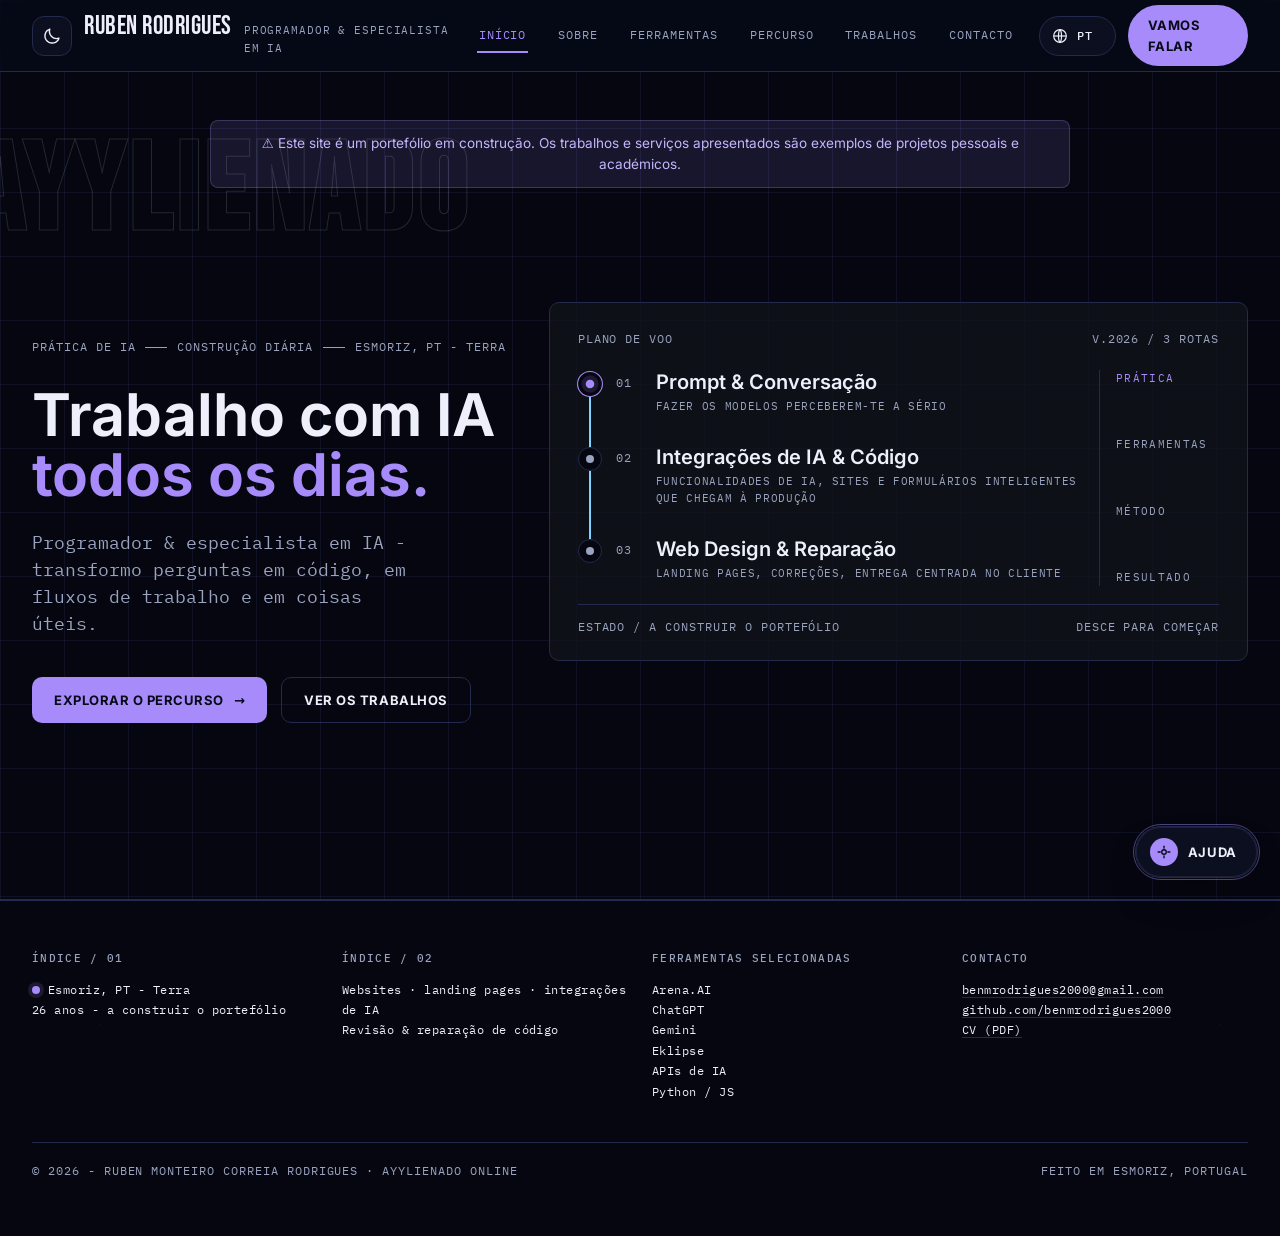
==== index.html @ 5e8f47a7 "Ajuda: concierge de navegação no canto inferior direito Adiciona um guia de navegação em js/ajuda.js" ====
<!DOCTYPE html>
<html lang="pt-PT" data-lang="pt" data-theme="dark">
<head>
<meta charset="utf-8">
<meta name="viewport" content="width=device-width, initial-scale=1">
<script>(function(){try{var q=new URLSearchParams(location.search);var l=q.get("lang"),t=q.get("theme"),L=null,T=null;try{L=localStorage.getItem("rr-lang");T=localStorage.getItem("rr-theme")}catch(e){}l=(l==="en"||l==="pt")?l:((L==="en"||L==="pt")?L:"pt");t=(t==="light"||t==="dark")?t:((T==="light"||T==="dark")?T:"dark");var r=document.documentElement;r.setAttribute("data-lang",l);r.setAttribute("lang",l==="en"?"en":"pt-PT");r.setAttribute("data-theme",t)}catch(e){}})();</script>
<meta name="color-scheme" content="dark">
<meta name="author" content="Ruben Monteiro Correia Rodrigues"><link rel="apple-touch-icon" href="apple-touch-icon.png">
<link rel="icon" type="image/png" sizes="192x192" href="icon-192.png">
<link rel="manifest" href="manifest.webmanifest">
<title data-en="Ruben Rodrigues - Developer & AI Specialist">Ruben Rodrigues - Programador & Especialista em IA</title>
<meta name="description" content="Programador e especialista em IA em Esmoriz, Portugal. Websites, landing pages e integrações de IA para pequenas empresas." data-en="Developer and AI specialist in Esmoriz, Portugal. Websites, landing pages and AI integrations for small businesses.">
<meta property="og:title" content="Ruben Rodrigues - Programador & Especialista em IA">
<meta property="og:description" content="Programador e especialista em IA em Esmoriz, Portugal. Websites, landing pages e integrações de IA para pequenas empresas.">
<meta property="og:locale" content="pt_PT">
<meta property="og:type" content="website">
<link rel="icon" type="image/svg+xml" href="favicon.svg">
<link rel="canonical" href="https://benmrodrigues2000.github.io/">
<meta name="theme-color" content="#05060F">
<meta name="view-transition" content="same-origin"/>
<meta property="og:image" content="https://benmrodrigues2000.github.io/og.jpg">
<meta property="og:image:width" content="1200"/>
<meta property="og:image:height" content="630"/>
<meta property="og:image:alt" content="Cartão do portefólio de Ruben Rodrigues: Programador & Especialista em IA, sobre um campo de estrelas">
<meta name="twitter:image:alt" content="Cartão do portefólio de Ruben Rodrigues: Programador & Especialista em IA, sobre um campo de estrelas">
<meta property="og:url" content="https://benmrodrigues2000.github.io/">
<meta name="twitter:card" content="summary_large_image">
<meta name="twitter:title" content="Ruben Rodrigues - Programador & Especialista em IA">
<meta name="twitter:description" content="Programador e especialista em IA em Esmoriz, Portugal. Websites, landing pages e integrações de IA para pequenas empresas.">
<meta name="twitter:image" content="https://benmrodrigues2000.github.io/og.jpg">
<link rel="stylesheet" href="fonts.css"/>
<link rel="stylesheet" href="css/style.css">
<link rel="stylesheet" href="css/ajuda.css">
<script type="application/ld+json">{"@context": "https://schema.org", "@type": "Person", "name": "Ruben Monteiro Correia Rodrigues", "alternateName": "AYYLIENADO", "jobTitle": "Programador & Especialista em IA", "email": "mailto:benmrodrigues2000@gmail.com", "url": "https://benmrodrigues2000.github.io/", "sameAs": ["https://github.com/benmrodrigues2000", "https://freedomoutdoor.pt/provador"], "address": {"@type": "PostalAddress", "addressLocality": "Esmoriz", "addressCountry": "PT"}}</script>
<noscript>
<style>
.rv,.rv-left{opacity:1;transform:none}
.boot .map-node,.boot .hero-left>*{opacity:1;transform:none}
.booted .map-node,.booted .hero-left>*{opacity:1;transform:none}
</style>
</noscript>
</head>
<body class="boot">
<a class="skip" href="#main"><span class="pt">Saltar para o conteúdo</span><span class="en">Skip to content</span></a>
<header class="site-header">
<div class="wrap">
<div class="header-left">
<button class="icon-btn theme-toggle" id="themeToggle" type="button" aria-label="Ativar modo claro" title="Ativar modo claro" aria-pressed="false">
<span class="t-icon t-sun" aria-hidden="true">
<svg viewBox="0 0 24 24"><circle cx="12" cy="12" r="4"></circle><g class="rays"><line x1="12" y1="1.6" x2="12" y2="4"></line><line x1="12" y1="20" x2="12" y2="22.4"></line><line x1="1.6" y1="12" x2="4" y2="12"></line><line x1="20" y1="12" x2="22.4" y2="12"></line><line x1="4.4" y1="4.4" x2="6.1" y2="6.1"></line><line x1="17.9" y1="17.9" x2="19.6" y2="19.6"></line><line x1="4.4" y1="19.6" x2="6.1" y2="17.9"></line><line x1="17.9" y1="6.1" x2="19.6" y2="4.4"></line></g></svg>
</span>
<span class="t-icon t-moon" aria-hidden="true">
<svg viewBox="0 0 24 24"><path d="M20.3 14.6A8.6 8.6 0 0 1 9.4 3.7a8.6 8.6 0 1 0 10.9 10.9z"></path></svg>
</span>
</button>
<a class="wordmark" href="index.html">
<span class="name">RUBEN RODRIGUES</span>
<span class="role"><span class="pt">Programador &amp; Especialista em IA</span><span class="en">Developer &amp; AI Specialist</span></span>
</a>
</div>
<nav aria-label="Secções do site" class="nav" id="nav">
<a href="index.html" aria-current="page"><span class="pt">Início</span><span class="en">Home</span></a>
<a href="sobre.html"><span class="pt">Sobre</span><span class="en">About</span></a>
<a href="ferramentas.html"><span class="pt">Ferramentas</span><span class="en">Tools</span></a>
<a href="percurso.html"><span class="pt">Percurso</span><span class="en">Journey</span></a>
<a href="trabalhos.html"><span class="pt">Trabalhos</span><span class="en">Work</span></a>
<a href="contacto.html"><span class="pt">Contacto</span><span class="en">Contact</span></a>
</nav>
<div style="display:flex;align-items:center;gap:12px">
<button class="lang-toggle" id="langToggle" type="button" aria-label="Switch to English" title="Switch to English">
<span class="lt-globe" aria-hidden="true"><svg viewBox="0 0 24 24"><circle cx="12" cy="12" r="8.4"></circle><path d="M3.6 12h16.8"></path><path d="M12 3.6c2.7 2.5 2.7 14.1 0 16.8-2.7-2.7-2.7-14.3 0-16.8z"></path></svg></span>
<span class="lt-stack" aria-hidden="true"><span class="lt-code lt-pt">PT</span><span class="lt-code lt-en">EN</span></span>
</button>
<a class="btn btn-primary header-cta" href="contacto.html"><span class="pt">Vamos falar</span><span class="en">Let's talk</span></a>
<button aria-controls="nav" aria-expanded="false" aria-label="Abrir menu" class="burger" id="burger">
<span></span>
</button>
</div>
</div>
</header>
<main id="main">
<section aria-label="Introduction" class="hero" id="about">
<div aria-hidden="true" class="hero-fallback"></div>
<canvas aria-hidden="true" id="field"></canvas>
<div aria-hidden="true" class="hero-word">AYYLIENADO</div>
<div class="wrap">
<div class="disclaimer-banner">
<span class="pt">⚠️ Este site é um portefólio em construção. Os trabalhos e serviços apresentados são exemplos de projetos pessoais e académicos.</span>
<span class="en">⚠️ This website is a portfolio under construction. The work and services shown are examples of personal and academic projects.</span>
</div>
<div class="hero-left">
<div class="eyebrow">
<span><span class="pt">Prática de IA</span><span class="en">AI practice</span></span><i class="tick"></i>
<span><span class="pt">Construção diária</span><span class="en">Building daily</span></span><i class="tick"></i>
<span><span class="pt">Esmoriz, PT - Terra</span><span class="en">Esmoriz, PT - Earth</span></span>
</div>
<h1><span class="pt">Trabalho com IA <em>todos os dias.</em></span><span class="en">I work with AI <em>every single day.</em></span></h1>
<p class="hero-sub"><span class="pt">Programador &amp; especialista em IA - transformo perguntas em código, em fluxos de trabalho e em coisas úteis.</span><span class="en">Developer &amp; AI specialist - I turn questions into code, into workflows and into useful things.</span></p>
<div class="hero-actions">
<a class="btn btn-primary" href="percurso.html"><span class="pt">Explorar o percurso</span><span class="en">Explore the journey</span> <span class="arrow">→</span></a>
<a class="btn btn-ghost" href="trabalhos.html"><span class="pt">Ver os trabalhos</span><span class="en">See the work</span></a>
</div>
</div>
<div class="hero-right">
<div class="map" id="map">
<div class="map-head">
<span class="mono"><span class="pt">Plano de voo</span><span class="en">Flight plan</span></span>
<span class="mono"><span class="pt">v.2026 / 3 rotas</span><span class="en">v.2026 / 3 routes</span></span>
</div>
<div class="map-body">
<div class="map-track">
<svg aria-hidden="true" class="map-lines" preserveaspectratio="none" viewbox="0 0 2 100">
<line class="base" x1="1" x2="1" y1="0" y2="100"></line>
<line class="draw" x1="1" x2="1" y1="0" y2="100"></line>
</svg>
<a class="map-node is-live" href="percurso.html">
<span class="dot"><i></i></span>
<span class="idx">01</span>
<span>
<span class="label"><span class="pt">Prompt &amp; Conversação</span><span class="en">Prompt &amp; Conversation</span></span>
<span class="note"><span class="pt">Fazer os modelos perceberem-te a sério</span><span class="en">Getting models to actually understand you</span></span>
</span>
</a>
<a class="map-node" href="percurso.html">
<span class="dot"><i></i></span>
<span class="idx">02</span>
<span>
<span class="label"><span class="pt">Integrações de IA &amp; Código</span><span class="en">AI &amp; Code Integrations</span></span>
<span class="note"><span class="pt">Funcionalidades de IA, sites e formulários inteligentes que chegam à produção</span><span class="en">AI features, sites and smart forms that reach production</span></span>
</span>
</a>
<a class="map-node" href="percurso.html">
<span class="dot"><i></i></span>
<span class="idx">03</span>
<span>
<span class="label"><span class="pt">Web Design &amp; Reparação</span><span class="en">Web Design &amp; Repair</span></span>
<span class="note"><span class="pt">Landing pages, correções, entrega centrada no cliente</span><span class="en">Landing pages, fixes, delivery centred on the client</span></span>
</span>
</a>
</div>
<div aria-hidden="true" class="map-rail">
<span class="is-live"><span class="pt">Prática</span><span class="en">Practice</span></span>
<span><span class="pt">Ferramentas</span><span class="en">Tools</span></span>
<span><span class="pt">Método</span><span class="en">Method</span></span>
<span><span class="pt">Resultado</span><span class="en">Result</span></span>
</div>
</div>
<div class="map-foot">
<span class="mono"><span class="pt">Estado / a construir o portefólio</span><span class="en">Status / building portfolio</span></span>
<span class="mono"><span class="pt">Desce para começar</span><span class="en">Scroll to begin</span></span>
</div>
</div>
</div>
</div>
</section>
</main>
<footer class="site-footer">
<div class="wrap">
<div class="footer-grid">
<div>
<p class="f-h"><span class="pt">Índice / 01</span><span class="en">Index / 01</span></p>
<p><span class="dot-live"></span><span><span class="pt">Esmoriz, PT - Terra</span><span class="en">Esmoriz, PT - Earth</span></span></p>
<p><span class="pt">26 anos - a construir o portefólio</span><span class="en">26 years old - building portfolio</span></p>
</div>
<div>
<p class="f-h"><span class="pt">Índice / 02</span><span class="en">Index / 02</span></p>
<p><span class="pt">Websites · landing pages · integrações de IA</span><span class="en">Websites · landing pages · AI integrations</span></p>
<p><span class="pt">Revisão &amp; reparação de código</span><span class="en">Code review &amp; repair</span></p>
</div>
<div>
<p class="f-h"><span class="pt">Ferramentas selecionadas</span><span class="en">Selected tools</span></p>
<ul>
<li>Arena.AI</li>
<li>ChatGPT</li>
<li>Gemini</li>
<li>Eklipse</li>
<li>APIs de IA</li>
<li>Python / JS</li>
</ul>
</div>
<div>
<p class="f-h"><span class="pt">Contacto</span><span class="en">Contact</span></p>
<ul>
<li><a href="mailto:benmrodrigues2000@gmail.com">benmrodrigues2000@gmail.com</a></li>

<li><a href="https://github.com/benmrodrigues2000" rel="noopener" target="_blank">github.com/benmrodrigues2000</a></li>
          <li><a href="cv.pdf" download>CV (PDF)</a></li>
</ul>
</div>
</div>
<div class="footer-base">
<span class="mono">© 2026 - Ruben Monteiro Correia Rodrigues · AYYLIENADO online</span>
<span class="mono"><span class="pt">Feito em Esmoriz, Portugal</span><span class="en">Made in Esmoriz, Portugal</span></span>
</div>
</div>
</footer>


<script src="js/controls.js"></script>
<script src="js/main.js"></script>
<script src="js/ajuda.js"></script>
</body>
</html>
---- fonts.css ----
@font-face{
  font-family:"Bebas Neue";
  font-style:normal;
  font-weight:400;
  font-display:swap;
  src:url(fonts/bebas-neue-400-latin.woff2) format("woff2");
}
@font-face{
  font-family:"IBM Plex Mono";
  font-style:normal;
  font-weight:400;
  font-display:swap;
  src:url(fonts/ibm-plex-mono-400-latin.woff2) format("woff2");
}
@font-face{
  font-family:"IBM Plex Mono";
  font-style:normal;
  font-weight:500;
  font-display:swap;
  src:url(fonts/ibm-plex-mono-500-latin.woff2) format("woff2");
}
@font-face{
  font-family:"Inter";
  font-style:normal;
  font-weight:400 700;
  font-display:swap;
  src:url(fonts/inter-400_700-latin.woff2) format("woff2");
}
---- css/style.css ----
:root{
  --canvas:#05060F;
  --surface:#0B0F1F;
  --surface-2:#121731;
  --light:#E9EDF8;
  --ink:#EDEFFA;
  --ink-dark:#070A18;
  --muted:#9AA3BF;
  --rule:#232A4D;
  --rule-light:rgba(5,6,15,.16);
  --lime:#A78BFA;
  /* Alias kept for components that use the older accent token. */
  --violet:var(--lime);
  /* Pastel fill for surfaces that carry dark text (buttons, toast, selection).
     Stays pastel in both themes, while --lime darkens for text in light mode. */
  --accent-fill:#A78BFA;
  --coral:#FF9E64;
  --cyan:#7DD3FC;
  --font-display:"Bebas Neue","Arial Narrow",Impact,sans-serif;
  --font-read:"Inter",system-ui,-apple-system,"Segoe UI",Roboto,sans-serif;
  --font-mono:"IBM Plex Mono",ui-monospace,SFMono-Regular,Menlo,Consolas,monospace;
  --gutter:32px;
  --maxw:1440px;
  --section-pad:clamp(96px,12vw,192px);
  --header-h:72px;
  --ease:cubic-bezier(.16,1,.3,1);
}
*,*::before,*::after{box-sizing:border-box}
html{scroll-behavior:smooth}
body{
  margin:0;
  background:var(--canvas);
  color:var(--ink);
  font-family:var(--font-read);
  font-size:16px;
  line-height:1.55;
  -webkit-font-smoothing:antialiased;
  overflow-x:hidden;
}
img,svg,canvas{display:block;max-width:100%}
/* Keep intrinsic proportions whenever CSS constrains only one axis.
   Without this, the width/height HTML attributes can pin the other axis
   (notably on older mobile browsers) and visibly stretch the image. */
img{height:auto}
a{color:inherit}
button{font:inherit;color:inherit;background:none;border:0;cursor:pointer}
::selection{background:var(--accent-fill);color:var(--ink-dark)}
:focus-visible{
  outline:2px solid var(--lime);
  outline-offset:3px;
}
.skip{
  position:absolute;left:-9999px;top:0;z-index:200;
  background:var(--accent-fill);color:var(--ink-dark);
  font-family:var(--font-mono);font-size:12px;padding:12px 18px;
}
.skip:focus{left:12px;top:12px}
.wrap{
  width:100%;max-width:var(--maxw);margin:0 auto;padding:0 var(--gutter);
}
.mono{
  font-family:var(--font-mono);
  font-size:12px;line-height:1.4;letter-spacing:.08em;
  text-transform:uppercase;color:var(--muted);
}
.mono-lg{
  font-family:var(--font-mono);
  font-size:18px;line-height:1.3;color:var(--ink);
}
.display{
  font-family:var(--font-display);
  font-weight:700;line-height:.82;letter-spacing:0;
  text-transform:uppercase;
}
.heading{
  font-family:var(--font-read);
  font-size:clamp(28px,3.2vw,52px);
  font-weight:650;line-height:1.05;margin:0;
}
.sub{
  font-family:var(--font-read);
  font-size:24px;font-weight:600;line-height:1.15;margin:0;
}
.body{font-size:16px;line-height:1.55;margin:0}
.btn{
  display:inline-flex;align-items:center;gap:10px;
  min-height:44px;padding:12px 22px;border-radius:10px;
  font-family:var(--font-read);font-size:13px;font-weight:700;
  letter-spacing:.04em;text-transform:uppercase;text-decoration:none;
  transition:background 150ms var(--ease),color 150ms var(--ease),
             transform 150ms var(--ease),border-color 150ms var(--ease);
}
.btn-primary{background:var(--accent-fill);color:var(--ink-dark)}
.btn-primary:hover{transform:translateY(-2px)}
.btn-ghost{
  border:1px solid var(--rule);color:var(--ink);
}
.btn-ghost:hover{border-color:var(--lime);color:var(--lime)}
.btn .arrow{transition:transform 150ms var(--ease)}
.btn:hover .arrow{transform:translateX(4px)}
.on-light .btn-ghost{border-color:var(--rule-light);color:var(--ink-dark)}
.on-light .btn-ghost:hover{border-color:var(--ink-dark);color:var(--ink-dark)}
.on-light .mono{color:rgba(7,10,24,.72)}
.site-header{
  position:fixed;inset:0 0 auto 0;z-index:100;
  height:var(--header-h);
  background:rgba(7,10,24,.82);
  backdrop-filter:blur(14px);
  border-bottom:1px solid var(--rule);
}
.site-header .wrap{
  height:100%;display:flex;align-items:center;justify-content:space-between;gap:24px;
}
.wordmark{
  display:flex;align-items:baseline;gap:12px;text-decoration:none;
}
.wordmark .name{
  font-family:var(--font-display);font-size:26px;line-height:1;letter-spacing:.02em;
}
.wordmark .role{
  font-family:var(--font-mono);font-size:11px;letter-spacing:.08em;
  text-transform:uppercase;color:var(--muted);
}
.nav{display:flex;gap:28px}
.nav a{
  font-family:var(--font-mono);font-size:12px;letter-spacing:.08em;
  text-transform:uppercase;color:var(--muted);text-decoration:none;
  padding:6px 2px;position:relative;
  transition:color 150ms var(--ease);
}
.nav a:hover{color:var(--ink)}
.nav a[aria-current]{color:var(--lime)}
.nav a[aria-current]::after{
  content:"";position:absolute;left:0;right:0;bottom:-2px;height:2px;background:var(--lime);
}
.header-cta{border-radius:9999px;padding:10px 20px}
.burger{display:none}
.hero{
  position:relative;min-height:100svh;
  padding-top:calc(var(--header-h) + 48px);padding-bottom:80px;
  overflow:hidden;border-bottom:1px solid var(--rule);
}
#field{
  position:absolute;inset:0;width:100%;height:100%;
  z-index:0;opacity:.9;
}
.hero-fallback{
  position:absolute;inset:0;z-index:0;
  background-image:
    linear-gradient(rgba(35,42,77,.35) 1px,transparent 1px),
    linear-gradient(90deg,rgba(35,42,77,.35) 1px,transparent 1px);
  background-size:64px 64px;
}
.hero.canvas-live .hero-fallback{display:none}
.hero.canvas-live #field{opacity:1}
.hero .wrap{position:relative;z-index:2;
  display:grid;grid-template-columns:repeat(12,1fr);gap:24px;align-items:start;
}
.hero-word{
  position:absolute;z-index:1;
  left:-2vw;top:calc(var(--header-h) + 8vh);
  font-family:var(--font-display);font-weight:700;line-height:.82;
  font-size:clamp(52px,9.5vw,150px);letter-spacing:.04em;
  color:transparent;
  -webkit-text-stroke:1px rgba(237,239,250,.14);
  pointer-events:none;user-select:none;
}
.disclaimer-banner{
  grid-column:1 / -1;justify-self:center;width:100%;max-width:860px;
  background:rgba(167,139,250,.12);border:1px solid rgba(167,139,250,.25);border-radius:8px;
  padding:12px 20px;text-align:center;font-size:.85rem;color:#c4b5fd;
}
.hero-left{grid-column:1 / span 5;padding-top:14vh}
.hero-right{grid-column:6 / span 7;padding-top:10vh}
.eyebrow{
  display:flex;flex-wrap:wrap;gap:10px;align-items:center;
  margin-bottom:28px;
}
.eyebrow span{
  font-family:var(--font-mono);font-size:12px;letter-spacing:.08em;
  text-transform:uppercase;color:var(--muted);
}
.eyebrow .tick{display:inline-block;width:22px;height:1px;background:var(--lime)}
.hero h1{
  font-family:var(--font-read);
  font-size:clamp(34px,4.6vw,64px);
  font-weight:650;line-height:1.02;margin:0 0 24px;
}
.hero h1 em{
  font-style:normal;color:var(--lime);
}
.hero-sub{
  font-family:var(--font-mono);font-size:18px;line-height:1.5;
  color:var(--muted);max-width:36ch;margin:0 0 40px;
}
.hero-actions{display:flex;flex-wrap:wrap;gap:14px}
.map{
  position:relative;
  border:1px solid var(--rule);border-radius:10px;
  background:rgba(17,20,25,.72);
  padding:28px 28px 24px 28px;
}
.map-head{
  display:flex;justify-content:space-between;align-items:baseline;
  margin-bottom:22px;
}
.map-body{display:grid;grid-template-columns:1fr 120px;gap:16px}
.map-track{position:relative;padding-left:38px}
.map-track svg.map-lines{
  position:absolute;left:11px;top:16px;width:2px;height:calc(100% - 62px);
  overflow:visible;
}
.map-node{
  position:relative;display:flex;gap:16px;align-items:flex-start;
  padding:0 0 30px 0;width:100%;text-align:left;text-decoration:none;
  transition:opacity 700ms var(--ease),transform 700ms var(--ease);
}
.map-node:last-child{padding-bottom:4px}
.map-node .dot{
  position:absolute;left:-38px;top:2px;
  width:24px;height:24px;border-radius:9999px;
  border:1px solid var(--rule);background:var(--canvas);
  display:grid;place-items:center;
  transition:border-color 220ms var(--ease),background 220ms var(--ease),transform 220ms var(--ease);
}
.map-node .dot i{
  width:8px;height:8px;border-radius:9999px;background:var(--muted);
  transition:background 220ms var(--ease),box-shadow 220ms var(--ease);
}
.map-node.is-live .dot{border-color:var(--lime);transform:scale(1.08)}
.map-node.is-live .dot i{
  background:var(--lime);box-shadow:0 0 0 4px rgba(167,139,250,.15);
}
.map-node .idx{
  font-family:var(--font-mono);font-size:12px;letter-spacing:.08em;color:var(--muted);
  min-width:24px;padding-top:4px;
}
.map-node .label{
  display:block;
  font-family:var(--font-read);font-size:20px;font-weight:600;line-height:1.2;margin:0 0 4px;
}
.map-node .note{
  display:block;
  font-family:var(--font-mono);font-size:11px;letter-spacing:.06em;
  text-transform:uppercase;color:var(--muted);margin:0;
}
.map-rail{
  display:flex;flex-direction:column;justify-content:space-between;
  border-left:1px solid var(--rule);padding-left:16px;
}
.map-rail > span{
  font-family:var(--font-mono);font-size:11px;letter-spacing:.12em;
  text-transform:uppercase;color:var(--muted);
}
.map-rail > span.is-live{color:var(--lime)}
.map-foot{
  margin-top:18px;padding-top:14px;border-top:1px solid var(--rule);
  display:flex;justify-content:space-between;gap:12px;
}
.boot .map-node{opacity:0;transform:translateY(10px)}
.boot .hero-left > *{opacity:0;transform:translateY(14px)}
.booted .hero-left > *{
  opacity:1;transform:none;
  transition:opacity 700ms var(--ease),transform 700ms var(--ease);
}
.booted .hero-left > *:nth-child(1){transition-delay:80ms}
.booted .hero-left > *:nth-child(2){transition-delay:160ms}
.booted .hero-left > *:nth-child(3){transition-delay:240ms}
.booted .hero-left > *:nth-child(4){transition-delay:320ms}
.booted .map-node{opacity:1;transform:none}
.booted .map-node:nth-child(1){transition-delay:260ms}
.booted .map-node:nth-child(2){transition-delay:350ms}
.booted .map-node:nth-child(3){transition-delay:440ms}
.map-lines line{
  stroke-width:2;
}
.map-lines line.base{stroke:var(--rule)}
.map-lines line.draw{
  stroke:var(--cyan);
  stroke-dasharray:100;stroke-dashoffset:100;
  transition:stroke-dashoffset 900ms var(--ease);
}
.booted .map-lines line.draw{stroke-dashoffset:0}
.section{padding:var(--section-pad) 0;position:relative}
.on-dark{background:var(--canvas);color:var(--ink)}
.on-light{background:var(--light);color:var(--ink-dark)}
.on-light .heading{color:var(--ink-dark)}
.section-head{
  display:grid;grid-template-columns:repeat(12,1fr);gap:24px;
  align-items:end;margin-bottom:clamp(48px,6vw,88px);
}
.section-head .titleblock{grid-column:1 / span 8}
.section-head .aside{grid-column:9 / span 4;justify-self:end;text-align:right}
.big-title{
  font-family:var(--font-display);font-weight:700;line-height:.82;letter-spacing:0;
  font-size:clamp(72px,11vw,168px);margin:8px 0 0;
}
.rule{height:1px;background:var(--rule);border:0;margin:0}
.on-light .rule{background:var(--rule-light)}
.rv{opacity:0;transform:translateY(18px);
  transition:opacity 700ms var(--ease),transform 700ms var(--ease);}
.rv.in{opacity:1;transform:none}
.rv-left{opacity:0;transform:translateX(-32px);
  transition:opacity 700ms var(--ease),transform 700ms var(--ease);}
.rv-left.in{opacity:1;transform:none}
.tools-shell{border-top:1px solid var(--rule-light)}
.tool-row{
  display:grid;
  grid-template-columns:72px minmax(180px,1.1fr) minmax(140px,.8fr) minmax(240px,1.6fr) 150px 90px;
  gap:20px;align-items:center;
  width:100%;text-align:left;
  padding:26px 8px;
  border-bottom:1px solid var(--rule-light);
  border-left:2px solid transparent;
  transition:background 220ms var(--ease),border-color 220ms var(--ease);
}
.tool-row:hover{background:rgba(7,10,24,.04)}
.tool-row[aria-selected="true"]{
  border-left-color:#05060F;
  background:rgba(7,10,24,.05);
}
.tool-row[aria-selected="true"] .t-name{color:var(--ink-dark)}
.tool-row[aria-selected="true"] .t-idx{color:var(--ink-dark)}
.t-idx{
  font-family:var(--font-display);font-size:56px;line-height:.82;
  color:rgba(7,10,24,.62);transition:color 220ms var(--ease);
}
.t-name{
  font-family:var(--font-mono);font-size:18px;line-height:1.3;
  color:var(--ink-dark);display:flex;align-items:center;gap:10px;
}
.t-name .marker{
  width:10px;height:10px;border-radius:9999px;background:transparent;
  border:1px solid rgba(7,10,24,.35);flex:0 0 auto;
  transition:background 220ms var(--ease),border-color 220ms var(--ease),transform 220ms var(--ease);
}
.tool-row[aria-selected="true"] .t-name .marker{
  background:var(--lime);border-color:#05060F;transform:scale(1.15);
}
.t-cat{
  font-family:var(--font-mono);font-size:11px;letter-spacing:.08em;text-transform:uppercase;
  color:rgba(7,10,24,.72);
}
.t-use{display:block;font-size:15px;line-height:1.45;color:rgba(7,10,24,.78);margin:0}
.t-meter{display:flex;gap:4px;align-items:center}
.t-meter i{
  width:18px;height:6px;background:rgba(7,10,24,.14);display:block;
  transition:background 220ms var(--ease);
}
.t-meter i.on{background:#05060F}
.t-meter i.hot{background:var(--lime)}
.t-meter i.warm{background:var(--coral)}
.t-level{
  display:block;
  font-family:var(--font-mono);font-size:11px;letter-spacing:.08em;text-transform:uppercase;
  color:rgba(7,10,24,.72);margin-top:6px;
}
.t-meter-col{display:block;min-width:0}
.t-tag{
  font-family:var(--font-mono);font-size:11px;letter-spacing:.08em;text-transform:uppercase;
  text-align:right;color:rgba(7,10,24,.72);
}
.tool-detail{
  border-bottom:1px solid var(--rule-light);
  background:rgba(7,10,24,.04);
  padding:28px 8px 32px 92px;
  display:grid;grid-template-columns:1.1fr 1fr 1fr;gap:28px;
  min-height:170px;
}
.tool-detail h2{
  font-family:var(--font-mono);font-size:12px;letter-spacing:.08em;text-transform:uppercase;
  color:rgba(7,10,24,.72);margin:0 0 10px;font-weight:500;
}
.tool-detail p{margin:0;font-size:15px;line-height:1.5;color:rgba(7,10,24,.85)}
.prompt-chip{
  font-family:var(--font-mono);font-size:13px;line-height:1.5;
  border:1px solid var(--rule-light);border-radius:10px;padding:14px 16px;
  background:var(--light);color:var(--ink-dark);
}
.prompt-chip::before{content:"› ";color:var(--coral)}
.pathways{display:grid;gap:0;border-top:1px solid var(--rule)}
.pathway{
  display:grid;grid-template-columns:repeat(12,1fr);gap:24px;
  padding:clamp(40px,5vw,72px) 0;
  border-bottom:1px solid var(--rule);
}
.pathway .p-left{grid-column:1 / span 4}
.pathway .p-right{grid-column:5 / span 8}
.p-num{
  font-family:var(--font-display);font-size:clamp(56px,6vw,88px);line-height:.82;
  color:var(--muted);
}
.p-title{
  font-family:var(--font-display);font-size:clamp(42px,4.4vw,64px);line-height:.86;
  margin:10px 0 16px;
}
.p-desc{color:var(--muted);margin:0 0 22px;max-width:36ch}
.diagram{
  width:100%;height:120px;margin-bottom:26px;
  border:1px solid var(--rule);border-radius:10px;background:var(--surface);
  overflow:hidden;
}
.diagram svg{width:100%;height:100%}
.diagram .dline{
  stroke:var(--cyan);stroke-width:1.5;fill:none;
  stroke-dasharray:600;stroke-dashoffset:600;
  transition:stroke-dashoffset 900ms var(--ease);
}
.pathway.in .diagram .dline{stroke-dashoffset:0}
.diagram .dnode{
  fill:var(--canvas);stroke:var(--rule);stroke-width:1.5;
  transition:stroke 220ms var(--ease);
}
.diagram .dnode.on{stroke:var(--lime)}
.diagram .dlabel{
  font-family:"IBM Plex Mono",monospace;font-size:9px;letter-spacing:.08em;
  fill:var(--muted);text-transform:uppercase;
}
.diagram .dicon{stroke:var(--ink);stroke-width:1.5;fill:none;stroke-linecap:round;stroke-linejoin:round}
.skills{
  list-style:none;margin:0 0 22px;padding:0;
  display:grid;grid-template-columns:1fr 1fr;gap:10px 24px;
}
.skills li{
  display:flex;gap:12px;align-items:baseline;
  border-top:1px solid var(--rule);padding-top:10px;
  font-family:var(--font-mono);font-size:13px;letter-spacing:.04em;
  text-transform:uppercase;color:var(--ink);
}
.skills li > span:first-child{color:var(--muted)}
.p-tags{display:flex;flex-wrap:wrap;gap:8px}
.p-tags b{
  font-family:var(--font-mono);font-size:11px;letter-spacing:.08em;text-transform:uppercase;
  font-weight:400;color:var(--muted);
  border:1px solid var(--rule);border-radius:9999px;padding:5px 12px;
}
.trail{
  margin-top:clamp(64px,8vw,112px);
  border-top:1px solid var(--rule);padding-top:40px;
}
.trail-head{
  display:flex;justify-content:space-between;align-items:baseline;gap:16px;
  margin-bottom:28px;
}
.trail-list{list-style:none;margin:0;padding:0}
.trail-list li{
  display:grid;grid-template-columns:150px minmax(220px,.9fr) 1.6fr;gap:24px;
  border-top:1px solid var(--rule);padding:18px 0;
}
.trail-list .yr{
  font-family:var(--font-mono);font-size:12px;letter-spacing:.08em;
  text-transform:uppercase;color:var(--lime);
}
.trail-list .who{
  font-family:var(--font-mono);font-size:15px;line-height:1.4;color:var(--ink);
}
.trail-list .who small{
  display:block;font-size:11px;letter-spacing:.06em;text-transform:uppercase;
  color:var(--muted);margin-top:4px;
}
.trail-list .what{font-size:15px;line-height:1.5;color:var(--muted);margin:0}
.method{overflow:hidden}
.marquee{
  position:absolute;inset:auto 0 18% 0;overflow:hidden;pointer-events:none;
  opacity:.08;
}
.marquee-track{
  display:flex;gap:48px;white-space:nowrap;width:max-content;
  animation:slide 38s linear infinite;
}
.marquee-track span{
  font-family:var(--font-display);font-size:clamp(72px,10vw,150px);line-height:.82;
  color:var(--ink-dark);
}
@keyframes slide{
  from{transform:translateX(0)}
  to{transform:translateX(-50%)}
}
.method-grid{
  position:relative;z-index:1;
  display:grid;grid-template-columns:repeat(12,1fr);gap:24px;
}
.method-statement{grid-column:1 / span 7}
.method-statement h2{
  font-family:var(--font-read);font-size:clamp(30px,3.6vw,52px);
  font-weight:650;line-height:1.08;margin:16px 0 0;
}
.method-statement h2 mark{
  background:transparent;color:inherit;
  box-shadow:inset 0 -.28em 0 rgba(167,139,250,.85);
}
.method-art{grid-column:8 / span 5}
.principles{
  grid-column:1 / span 12;
  display:grid;grid-template-columns:repeat(3,1fr);gap:24px;
  margin-top:clamp(56px,7vw,96px);
}
.principle{
  border-top:1px solid var(--rule-light);padding-top:18px;
}
.principle .sub{margin-bottom:10px;font-size:22px}
.principle p{margin:0;color:rgba(7,10,24,.72);font-size:15px}
.notebook{
  border:1px solid var(--rule-light);border-radius:10px;background:#fff;
  padding:18px;
}
.notebook figcaption{
  margin-top:12px;font-family:var(--font-mono);font-size:11px;letter-spacing:.08em;
  text-transform:uppercase;color:rgba(7,10,24,.66);
}
.artifact-grid{
  display:grid;grid-template-columns:1fr 1fr;gap:clamp(28px,4vw,56px);
}
.artifact{margin:0}
.artifact.wide{grid-column:1 / -1}
.frame{
  position:relative;border:1px solid var(--rule);border-radius:10px;
  background:var(--surface);overflow:hidden;
  transition:transform 220ms var(--ease);
}
.frame::after{
  content:"";position:absolute;top:12px;right:12px;width:14px;height:14px;
  border-top:2px solid var(--lime);border-right:2px solid var(--lime);
  opacity:0;transition:opacity 220ms var(--ease);
}
.artifact:hover .frame{transform:scale(1.025)}
.artifact:hover .frame::after{opacity:1}
.frame-43{aspect-ratio:4/3}
.frame-169{aspect-ratio:16/9}
.frame svg{width:100%;height:100%}
.frame img{width:100%;height:100%;object-fit:cover;object-position:left center;display:block}
.artifact-meta{
  display:flex;justify-content:space-between;gap:16px;
  border-top:1px solid var(--rule);margin-top:16px;padding-top:14px;
}
.artifact-meta p{margin:0}
.artifact-meta .a-name{
  font-family:var(--font-mono);font-size:18px;line-height:1.3;margin-bottom:6px;
}
.artifact-meta .a-tags{
  font-family:var(--font-mono);font-size:11px;letter-spacing:.08em;
  text-transform:uppercase;color:var(--muted);
}
.a-note{
  text-align:right;font-family:var(--font-mono);font-size:11px;letter-spacing:.08em;
  text-transform:uppercase;color:var(--coral);max-width:24ch;
}
.a-note.ok{color:var(--cyan)}
.a-desc{margin:14px 0 0;color:var(--muted);font-size:15px;max-width:62ch}
.a-live{
  display:inline-flex;align-items:center;gap:8px;margin-top:14px;
  font-family:var(--font-mono);font-size:12px;letter-spacing:.08em;text-transform:uppercase;
  color:var(--ink);text-decoration:none;border-bottom:1px solid var(--rule);padding-bottom:3px;
  transition:color 150ms var(--ease),border-color 150ms var(--ease);
}
.a-live:hover{color:var(--lime);border-color:var(--lime)}
.a-live .arrow{transition:transform 150ms var(--ease)}
.a-live:hover .arrow{transform:translateX(4px)}
/* 10px keeps the longest label ("O modelo responde") clear of its arrow in the 460-unit viewBox. */
.dsvg-simple .dlabel{font-family:var(--font-mono);font-size:10px;letter-spacing:.04em;fill:var(--muted)}
.dsvg-simple .dnode{fill:var(--lime);stroke:none}
.dsvg-simple .darrow{stroke:#3A414B;stroke-width:1.5;fill:none}
.dsvg-simple .dloop{stroke:#3A414B;stroke-width:1.5;fill:none;stroke-dasharray:4 5}
.dsvg-simple .dhead{fill:#9AA3BF;stroke:none}
.a-shot{margin:16px 0 0}
.a-shot img{
  width:100%;aspect-ratio:2/1;object-fit:cover;object-position:center 30%;
  display:block;border:1px solid var(--rule);border-radius:12px;
}
.shot-row{display:grid;grid-template-columns:repeat(5,1fr);gap:10px;margin:0}
.shot-row img{
  width:100%;aspect-ratio:8/5;object-fit:cover;display:block;
  border:1px solid var(--rule);border-radius:10px;
}
.page-head{padding-top:calc(var(--header-h) + clamp(64px,8vw,120px))}
.page-lead{max-width:72ch;color:var(--ink);font-size:17px;line-height:1.65;margin:18px 0 0}
.fact-row{display:flex;flex-wrap:wrap;gap:10px;margin-top:30px}
.fact-row > span{
  font-family:var(--font-mono);font-size:12px;letter-spacing:.06em;
  border:1px solid var(--rule);border-radius:999px;padding:8px 14px;color:var(--ink);
}
.a-shot figcaption{
  margin-top:8px;font-family:var(--font-mono);font-size:11px;
  letter-spacing:.08em;text-transform:uppercase;color:var(--muted);
}
.tlink{
  color:var(--ink);text-decoration:none;border-bottom:1px solid var(--rule);
  transition:color 150ms var(--ease),border-color 150ms var(--ease);
}
.tlink:hover{color:var(--lime);border-color:var(--lime)}
.contact-grid{
  display:grid;grid-template-columns:repeat(12,1fr);gap:24px;align-items:end;
}
.contact-left{grid-column:1 / span 8}
.contact-right{grid-column:9 / span 4;display:flex;flex-direction:column;gap:12px;align-items:stretch}
.contact-title{
  font-family:var(--font-display);font-weight:700;line-height:.82;letter-spacing:0;
  font-size:clamp(64px,10vw,150px);margin:0 0 28px;
}
.contact-lead{
  font-family:var(--font-mono);font-size:18px;line-height:1.5;
  color:rgba(7,10,24,.7);max-width:40ch;margin:0 0 36px;
}
.contact-right .btn{justify-content:center}
.services{
  margin-top:clamp(56px,7vw,88px);
  display:grid;grid-template-columns:repeat(4,1fr);gap:24px;
  border-top:1px solid var(--rule-light);padding-top:28px;
}
.service h2{
  font-family:var(--font-mono);font-size:11px;letter-spacing:.12em;text-transform:uppercase;
  color:rgba(7,10,24,.72);margin:0 0 10px;font-weight:500;
}
.service p{
  font-family:var(--font-mono);font-size:18px;line-height:1.3;
  color:var(--ink-dark);margin:0;
}
.service p.s-desc{
  font-family:var(--font-read);font-size:14.5px;line-height:1.5;
  color:rgba(7,10,24,.78);margin:0;
}
.service small{
  display:block;margin-top:6px;font-family:var(--font-mono);font-size:11px;
  letter-spacing:.06em;text-transform:uppercase;color:rgba(7,10,24,.66);
}
.site-footer{
  background:var(--canvas);border-top:1px solid var(--rule);
  padding:48px 0 56px;
}
.footer-grid{
  display:grid;grid-template-columns:repeat(4,1fr);gap:24px;
}
.footer-grid .f-h{
  font-family:var(--font-mono);font-size:11px;letter-spacing:.12em;text-transform:uppercase;
  color:var(--muted);margin:0 0 12px;font-weight:500;
}
.footer-grid p,.footer-grid li{
  font-family:var(--font-mono);font-size:12px;line-height:1.7;letter-spacing:.04em;
  color:var(--ink);margin:0;
}
.footer-grid ul{list-style:none;margin:0;padding:0}
.footer-grid a{color:var(--ink);text-decoration:none;border-bottom:1px solid var(--rule)}
.footer-grid a:hover{color:var(--lime);border-color:var(--lime)}
.footer-base{
  margin-top:40px;padding-top:20px;border-top:1px solid var(--rule);
  display:flex;justify-content:space-between;gap:16px;flex-wrap:wrap;
}
.dot-live{
  display:inline-block;width:8px;height:8px;border-radius:9999px;background:var(--lime);
  margin-right:8px;box-shadow:0 0 0 4px rgba(167,139,250,.14);
}
.section.on-dark,.site-footer{
  background-image:
    radial-gradient(1px 1px at 18% 22%,rgba(237,239,250,.25),transparent 55%),
    radial-gradient(1.4px 1.4px at 73% 64%,rgba(125,211,252,.20),transparent 55%),
    radial-gradient(1px 1px at 42% 86%,rgba(237,239,250,.16),transparent 55%),
    radial-gradient(1px 1px at 88% 10%,rgba(237,239,250,.20),transparent 55%);
  background-size:560px 560px,720px 720px,480px 480px,840px 840px;
}
.toast{
  position:fixed;left:50%;bottom:28px;transform:translate(-50%,16px);
  background:var(--accent-fill);color:var(--ink-dark);
  font-family:var(--font-mono);font-size:12px;letter-spacing:.08em;text-transform:uppercase;
  padding:12px 18px;border-radius:10px;opacity:0;pointer-events:none;
  transition:opacity 220ms var(--ease),transform 220ms var(--ease);z-index:150;
}
.toast.show{opacity:1;transform:translate(-50%,0)}
@media (max-width:1024px){
  .nav{gap:18px}
  .tool-row{
    grid-template-columns:56px minmax(150px,1fr) minmax(200px,1.4fr) 130px 80px;
  }
  .t-cat{display:none}
  .tool-detail{padding-left:64px;grid-template-columns:1fr 1fr}
  .method-statement{grid-column:1 / -1}
  .method-art{grid-column:1 / span 8;margin-top:40px}
  .pathway .p-left{grid-column:1 / span 5}
  .pathway .p-right{grid-column:6 / span 7}
  .trail-list li{grid-template-columns:120px 1fr;gap:8px 20px}
  .trail-list .what{grid-column:2}
}
@media (max-width:720px){
  :root{--gutter:20px;--header-h:64px}
  .nav{
    display:none;position:absolute;top:var(--header-h);left:0;right:0;
    flex-direction:column;gap:0;background:var(--canvas);
    border-bottom:1px solid var(--rule);padding:8px 20px 16px;
  }
  .nav.open{display:flex}
  .nav a{padding:14px 0;border-bottom:1px solid var(--rule);min-height:44px;display:flex;align-items:center}
  .burger{
    display:grid;place-items:center;width:44px;height:44px;
    border:1px solid var(--rule);border-radius:10px;
  }
  .burger span{display:block;width:18px;height:1px;background:var(--ink);position:relative}
  .burger span::before,.burger span::after{
    content:"";position:absolute;left:0;width:18px;height:1px;background:var(--ink);
  }
  .burger span::before{top:-6px}
  .burger span::after{top:6px}
  .header-cta{display:none}
  .wordmark .role{display:none}
  .hero .wrap{grid-template-columns:1fr}
  .hero-left{grid-column:1;padding-top:6vh}
  .hero-right{grid-column:1;padding-top:40px}
  .hero-word{font-size:clamp(34px,11vw,64px);top:auto;bottom:2vh;opacity:.9}
  .map-body{grid-template-columns:1fr}
  .map-rail{
    flex-direction:row;flex-wrap:wrap;gap:14px;border-left:0;
    border-top:1px solid var(--rule);padding:14px 0 0;margin-top:8px;
  }
  .section-head{grid-template-columns:1fr}
  .section-head .titleblock,.section-head .aside{grid-column:1}
  .section-head .aside{justify-self:start;text-align:left}
  .tool-row{
    grid-template-columns:44px 1fr;gap:8px 14px;padding:20px 4px;
  }
  .t-idx{font-size:40px;grid-row:span 3}
  .t-use{grid-column:2}
  .t-meter-col{grid-column:2}
  .t-tag{grid-column:2;text-align:left}
  .tool-detail{grid-template-columns:1fr;padding:22px 4px 26px 62px}
  .pathway{grid-template-columns:1fr}
  .pathway .p-left,.pathway .p-right{grid-column:1}
  .skills{grid-template-columns:1fr}
  .principles{grid-template-columns:1fr}
  .method-art{grid-column:1}
  .artifact-grid{grid-template-columns:1fr}
  .contact-grid{grid-template-columns:1fr}
  .contact-left,.contact-right{grid-column:1}
  .services{grid-template-columns:1fr 1fr}
  .footer-grid{grid-template-columns:1fr 1fr}
  .artifact-meta{flex-direction:column}
  .a-note{text-align:left}
}
@media (max-width:360px){
  .hero h1{font-size:30px}
  .hero-sub{font-size:15px}


  .footer-grid{grid-template-columns:1fr}
  .services{grid-template-columns:1fr}
  .skills li{font-size:12px}
  .trail-list li{grid-template-columns:1fr}
  .trail-list .what{grid-column:1}
}
@media (prefers-reduced-motion:reduce){
  html{scroll-behavior:auto}
  *,*::before,*::after{
    animation-duration:.001ms !important;animation-iteration-count:1 !important;
    transition-duration:.001ms !important;
  }
  .rv,.rv-left{opacity:1;transform:none}
  .artifact:hover .frame{transform:none}
  .marquee-track{animation:none}
  #field{display:none}
}

@media (max-width:720px){
  .shot-row{grid-template-columns:repeat(2,1fr)}
  .shot-row img:last-child{grid-column:1 / -1}
}

.cv-cta{margin:30px 0 0}

html{scrollbar-color:#2B3358 #05060F}
::-webkit-scrollbar{width:11px}
::-webkit-scrollbar-track{background:#05060F}
::-webkit-scrollbar-thumb{background:#2B3358;border-radius:8px;border:2px solid #05060F}
::-webkit-scrollbar-thumb:hover{background:#3A4378}
h1,h2,h3,.big-title,.contact-title,.p-title{text-wrap:balance}
.nav a::after{
  content:"";position:absolute;left:2px;right:2px;bottom:0;height:1.5px;
  background:var(--lime);transform:scaleX(0);transform-origin:left;
  transition:transform 180ms var(--ease);
}
.nav a:hover::after{transform:scaleX(1)}
.nav a[aria-current]::after{transform:scaleX(1)}
.shot-row img{position:relative;transition:border-color 180ms var(--ease),transform 300ms var(--ease),box-shadow 300ms var(--ease)}
.shot-row img:hover{border-color:var(--violet);transform:scale(1.08) translateY(-8px);box-shadow:0 16px 42px rgba(0,0,0,.5);z-index:2}
@media(prefers-reduced-motion:reduce){
  .shot-row img:hover{transform:none;box-shadow:none}
}
.to-top{
  position:fixed;right:22px;bottom:22px;z-index:120;
  width:46px;height:46px;border-radius:12px;
  display:grid;place-items:center;
  background:var(--surface);border:1px solid var(--rule);color:var(--ink);
  font-family:var(--font-mono);font-size:16px;
  opacity:0;pointer-events:none;transform:translateY(8px);
  transition:opacity 200ms var(--ease),transform 200ms var(--ease),border-color 150ms var(--ease);
}
.to-top.show{opacity:1;pointer-events:auto;transform:translateY(0)}
.to-top:hover{border-color:var(--lime);color:var(--lime)}
@media (prefers-reduced-motion:reduce){.to-top{transition:none}}

@media print{
  *{color:#111 !important;background:transparent !important;border-color:#ccc !important;box-shadow:none !important;text-shadow:none !important}
  html,body{background:#fff !important}
  .site-header,.skip,.to-top,#field,.hero-word,.hero-fallback,.marquee,.toast,.btn,.a-live,.shot-row,.cv-cta{display:none !important}
  .section{padding:18mm 0 8mm !important}
  .page-head{padding-top:10mm !important}
  .wrap{max-width:100% !important;padding:0 12mm !important}
  .section.on-dark,.section.on-light,.site-footer,.hero{background:#fff !important;background-image:none !important}
  a{color:#111 !important;text-decoration:underline}
  .big-title,.contact-title,.sub,.p-title,.display{color:#000 !important}
  .mono,.yr,.t-cat,.a-tags,.foot,.dlabel,.note,.t-level{color:#444 !important}
  .frame,.a-shot img,.shot-row img{border-color:#bbb !important;border-radius:0 !important}
  .service,.artifact,.trail-list li,.pathway{break-inside:avoid}
  .fact-row > span{border-color:#999 !important}
  .site-footer{border-top:1px solid #ccc !important;padding:8mm 0 !important}
}

.brief-cta{
  margin-top:28px;display:flex;align-items:center;justify-content:space-between;gap:24px;flex-wrap:wrap;
  border:1px solid var(--rule-light);border-radius:18px;
  padding:clamp(22px,4vw,36px);
  background:linear-gradient(120deg,rgba(167,139,250,.09),rgba(125,211,252,.05) 60%,transparent);
}
.brief-cta h3{font-family:var(--font-display);font-weight:700;font-size:clamp(34px,4.5vw,52px);line-height:.9;letter-spacing:.02em;margin:8px 0 12px}
.brief-cta p{max-width:54ch;color:var(--muted);font-size:15px;margin:0}
.on-light .brief-cta p{color:rgba(7,10,24,.72)}
.brief-cta .btn{flex-shrink:0}
@media (max-width:720px){.brief-cta{flex-direction:column;align-items:flex-start}}

.about-grid{display:grid;grid-template-columns:minmax(0,1.2fr) minmax(280px,430px);gap:clamp(30px,5vw,72px);align-items:center}
.about-copy{min-width:0}
.about-photo{margin:0;position:relative}
.about-photo::before{
  content:"";position:absolute;top:-22px;right:-22px;width:74px;height:74px;
  border:3px solid var(--violet);border-radius:50%;opacity:.8;pointer-events:none;
}
.about-photo::after{
  content:"";position:absolute;inset:0;border-radius:18px;pointer-events:none;
  box-shadow:0 0 70px rgba(167,139,250,.16) inset, 0 18px 50px rgba(0,0,0,.45);
}
.about-photo img{
  display:block;width:100%;height:auto;border-radius:18px;border:1px solid var(--rule);
}
@media (max-width:720px){
  .about-grid{grid-template-columns:1fr;gap:34px}
  .about-photo{max-width:400px}
  .about-photo::before{width:54px;height:54px;top:-14px;right:-10px}
}
@media print{
  .about-photo{display:none !important}
}

/* Small-screen resilience and touch ergonomics */
html{-webkit-text-size-adjust:100%;text-size-adjust:100%}
.site-header .wrap,.wordmark{min-width:0}
.wordmark .name{white-space:nowrap}
section[id],main[id]{scroll-margin-top:calc(var(--header-h) + 20px)}
.footer-grid a,.fact-row > span,.a-live,.map-node .note,.mono,.toast{overflow-wrap:anywhere}

@media (max-width:720px){
  :root{--gutter:20px;--header-h:64px;--section-pad:clamp(72px,18vw,96px)}
  body.menu-open{overflow:hidden}
  .site-header .wrap{gap:12px}
  .wordmark .name{font-size:clamp(22px,7vw,26px)}
  .nav{
    max-height:calc(100dvh - var(--header-h));overflow-y:auto;overscroll-behavior:contain;
    box-shadow:0 18px 32px rgba(0,0,0,.28);
  }
  .burger[aria-expanded="true"] span{background:transparent}
  .burger[aria-expanded="true"] span::before{top:0;transform:rotate(45deg)}
  .burger[aria-expanded="true"] span::after{top:0;transform:rotate(-45deg)}
  .burger span,.burger span::before,.burger span::after{transition:transform 160ms var(--ease),top 160ms var(--ease),background 160ms var(--ease)}
  .hero{min-height:100svh;min-height:100dvh;padding-top:calc(var(--header-h) + 32px);padding-bottom:48px}
  .hero-left{padding-top:4vh}
  .hero-right{padding-top:28px}
  .hero-sub{font-size:16px;margin-bottom:30px}
  .map{padding:20px 18px}
  .map-node{min-height:48px}
  .map-foot{flex-wrap:wrap}
  .map-foot span:last-child{display:none}
  .tool-detail{padding-left:4px}
  .contact-right .btn,.brief-cta .btn{width:100%}
  .to-top{right:16px;bottom:max(16px,env(safe-area-inset-bottom));width:48px;height:48px}
  .toast{max-width:calc(100% - 32px);text-align:center}
}

@media (max-width:480px){
  :root{--gutter:16px}
  .section-head{margin-bottom:40px}
  .big-title{font-size:clamp(56px,18vw,72px)}
  .contact-title{font-size:clamp(56px,18vw,72px)}
  .hero-actions,.hero-actions .btn{width:100%}
  .hero-actions .btn{justify-content:center}
  .services{grid-template-columns:1fr;gap:28px}
  .footer-grid{grid-template-columns:1fr;gap:28px}
  .footer-base{margin-top:28px}
  .map-head{gap:10px;align-items:flex-start;flex-direction:column}
}

@media (hover:none),(pointer:coarse){
  .btn:hover,.artifact:hover .frame,.shot-row img:hover{transform:none}
}

/* --------------------------------------------------------------------------
   WORK / FIELD NOTES — an editorial case-study layout, deliberately separate
   from the portfolio's generic artifact grid.
   -------------------------------------------------------------------------- */
.header-actions{display:flex;align-items:center;gap:12px}
.work-page{overflow:hidden}
.work-hero{
  position:relative;isolation:isolate;min-height:100svh;padding:calc(var(--header-h) + clamp(48px,7vw,104px)) 0 clamp(42px,5vw,76px);
  background:var(--canvas);border-bottom:1px solid var(--rule);
}
.work-hero::before{
  content:"";position:absolute;inset:0;z-index:-2;
  background:
    linear-gradient(90deg,transparent 0,transparent calc(50% - .5px),rgba(125,211,252,.1) 50%,transparent calc(50% + .5px)),
    linear-gradient(rgba(35,42,77,.24) 1px,transparent 1px),
    linear-gradient(90deg,rgba(35,42,77,.24) 1px,transparent 1px);
  background-size:auto,72px 72px,72px 72px;
  mask-image:linear-gradient(to bottom,#000 0%,rgba(0,0,0,.7) 62%,transparent 100%);
}
.work-hero::after{
  content:"01 / 03";position:absolute;right:clamp(18px,5vw,80px);bottom:clamp(76px,12vw,170px);z-index:-1;
  font-family:var(--font-display);font-size:clamp(120px,22vw,340px);line-height:.7;letter-spacing:.02em;color:transparent;
  -webkit-text-stroke:1px rgba(237,239,250,.09);pointer-events:none;user-select:none;
}
.work-hero-top,.work-hero-foot{display:flex;justify-content:space-between;gap:18px;align-items:center}
.work-hero-top{padding-bottom:clamp(46px,8vw,110px);border-bottom:1px solid var(--rule)}
.work-hero-top .mono:last-child{color:var(--cyan)}
.work-hero-grid{display:grid;grid-template-columns:minmax(0,1.45fr) minmax(280px,.55fr);gap:clamp(36px,8vw,128px);align-items:end;padding:clamp(44px,8vw,112px) 0}
.work-kicker{display:flex;align-items:center;gap:10px;margin:0 0 22px;font-family:var(--font-mono);font-size:12px;letter-spacing:.1em;text-transform:uppercase;color:var(--muted)}
.work-kicker > span:empty{display:block;width:28px;height:1px;background:var(--lime)}
.work-hero h1{font-family:var(--font-display);font-size:clamp(92px,15vw,236px);font-weight:400;line-height:.73;letter-spacing:.01em;margin:0;text-transform:uppercase}
.work-hero h1 em{font-style:normal;color:var(--lime)}
.work-intro{max-width:39ch;margin:32px 0 26px;font-size:clamp(17px,1.7vw,22px);line-height:1.42;color:var(--muted)}
.work-text-link{display:inline-flex;gap:10px;align-items:center;color:var(--ink);font-family:var(--font-mono);font-size:12px;letter-spacing:.08em;text-transform:uppercase;text-decoration:none;border-bottom:1px solid var(--lime);padding-bottom:5px;transition:color 150ms var(--ease),gap 150ms var(--ease)}
.work-text-link:hover{gap:16px;color:var(--lime)}
.work-text-link.dark{color:var(--ink-dark);border-color:var(--ink-dark)}
.work-text-link.dark:hover{color:#6346cf;border-color:#6346cf}
.work-route{list-style:none;margin:0;padding:0;border-top:1px solid var(--rule)}
.work-route li{border-bottom:1px solid var(--rule)}
.work-route a{display:grid;grid-template-columns:40px 1fr;column-gap:12px;padding:18px 0;text-decoration:none;transition:padding 180ms var(--ease),color 180ms var(--ease)}
.work-route a:hover{padding-left:8px;color:var(--lime)}
.work-route a > span{grid-row:span 2;padding-top:3px;font-family:var(--font-mono);font-size:11px;letter-spacing:.08em;color:var(--cyan)}
.work-route b{font-family:var(--font-read);font-size:18px;line-height:1.2}
.work-route small{margin-top:4px;font-family:var(--font-mono);font-size:10px;letter-spacing:.06em;text-transform:uppercase;color:var(--muted)}
.work-hero-foot{padding-top:18px;border-top:1px solid var(--rule);font-family:var(--font-mono);font-size:11px;letter-spacing:.08em;text-transform:uppercase;color:var(--muted)}

.work-case{padding:clamp(88px,12vw,168px) 0;background:var(--surface);border-bottom:1px solid var(--rule)}
.work-section-head{display:grid;grid-template-columns:minmax(0,1.4fr) minmax(260px,.6fr);gap:24px;align-items:end;padding-bottom:clamp(38px,5vw,64px);border-bottom:1px solid var(--rule-light)}
.work-section-head .mono{display:block;margin-bottom:14px}
.work-section-head h2{font-family:var(--font-display);font-weight:400;font-size:clamp(64px,9vw,138px);line-height:.75;letter-spacing:.01em;margin:0;text-transform:uppercase}
.work-section-head > p{max-width:34ch;margin:0 0 4px;color:var(--muted);font-family:var(--font-mono);font-size:13px;line-height:1.6;letter-spacing:.03em}
.work-case-opening{display:grid;grid-template-columns:minmax(0,1.4fr) minmax(240px,.6fr);gap:clamp(32px,7vw,100px);padding:clamp(42px,7vw,88px) 0}
.case-statement{max-width:20ch;margin:0;font-size:clamp(28px,3.8vw,54px);line-height:1.08;font-weight:600;letter-spacing:-.04em}
.case-statement mark{background:transparent;color:inherit;box-shadow:inset 0 -.22em 0 rgba(167,139,250,.65)}
.case-meta{border-left:1px solid var(--rule);padding-left:20px;align-self:end}
.case-meta .mono{display:block;margin-bottom:10px;color:var(--cyan)}
.case-meta p{max-width:30ch;margin:0;color:var(--muted);font-size:15px}
.case-ledger{display:grid;grid-template-columns:repeat(4,1fr);margin:0;border:1px solid var(--rule);border-radius:14px;overflow:hidden}
.case-ledger div{min-height:150px;padding:22px;border-right:1px solid var(--rule);display:flex;flex-direction:column;justify-content:space-between}
.case-ledger div:last-child{border-right:0}
.case-ledger b{font-family:var(--font-display);font-size:54px;line-height:.8;font-weight:400;color:var(--lime)}
.case-ledger span{max-width:18ch;font-family:var(--font-mono);font-size:11px;line-height:1.45;letter-spacing:.05em;text-transform:uppercase;color:var(--muted)}
.case-story{display:grid;grid-template-columns:minmax(0,.9fr) minmax(0,1.1fr);gap:clamp(32px,6vw,90px);align-items:start;padding:clamp(56px,7vw,96px) 0 0}
.case-story-head h3{max-width:14ch;margin:14px 0 0;font-size:clamp(28px,3.2vw,46px);line-height:1.08;letter-spacing:-.035em}
.case-story-body > p{max-width:52ch;margin:0 0 16px;color:var(--muted);font-size:16px;line-height:1.65}
.case-actions{display:flex;flex-wrap:wrap;gap:12px;margin-top:28px}

.work-tools{padding:clamp(88px,12vw,168px) 0;background:var(--light)}
.work-tools .work-section-head{border-color:var(--rule-light)}
.work-tools .work-section-head h2{color:var(--ink-dark)}
.work-tools .work-section-head > p{color:rgba(7,10,24,.68)}
.tool-stories{display:grid;grid-template-columns:1fr 1fr;gap:clamp(34px,6vw,86px);padding-top:clamp(48px,7vw,88px)}
.tool-story{min-width:0}
.tool-story-top{display:flex;justify-content:space-between;align-items:baseline;margin-bottom:18px;padding-bottom:12px;border-bottom:1px solid var(--rule-light);font-family:var(--font-mono);font-size:11px;letter-spacing:.08em;text-transform:uppercase;color:rgba(7,10,24,.62)}
.tool-story-top > span{font-family:var(--font-display);font-size:34px;line-height:.8;color:var(--ink-dark)}
.tool-story-top p{margin:0}
.brief-card,.postal-card{position:relative;min-height:300px;overflow:hidden;border-radius:14px;background:var(--canvas);box-shadow:0 18px 38px rgba(7,10,24,.16)}
.brief-card{padding:16px;border:1px solid #2A3158;color:var(--ink)}
.brief-card-bar{display:flex;align-items:center;gap:5px;padding-bottom:14px;border-bottom:1px solid var(--rule);font-family:var(--font-mono);font-size:9px;letter-spacing:.1em;color:var(--muted)}
.brief-card-bar i{display:block;width:6px;height:6px;border-radius:50%;background:var(--rule)}
.brief-card-bar > span{margin-left:6px}
.brief-card-content{margin:20px 8px 0;padding:18px;border:1px solid var(--rule);border-radius:10px;background:var(--surface)}
.brief-card-content b,.brief-card-content small{display:block;font-family:var(--font-mono);font-size:9px;letter-spacing:.11em;text-transform:uppercase;color:var(--lime)}
.brief-card-content strong{display:block;margin:5px 0 20px;font-family:var(--font-display);font-size:33px;font-weight:400;line-height:.8;letter-spacing:.02em}
.brief-card-content small{margin:12px 0 6px;color:var(--muted)}
.brief-card-content em{display:block;padding:9px 10px;border:1px solid var(--rule);border-radius:7px;font-style:normal;font-size:12px}
.brief-card-content div{display:flex;flex-wrap:wrap;gap:6px}
.brief-card-content div > span{padding:7px 9px;border:1px solid var(--rule);border-radius:99px;font-family:var(--font-mono);font-size:8px;color:var(--muted)}
.brief-card-content div > span.selected{border-color:var(--lime);background:var(--lime);color:var(--ink-dark)}
.brief-card footer{position:absolute;right:16px;bottom:14px;left:16px;display:flex;align-items:center;gap:8px;font-family:var(--font-mono);font-size:8px;letter-spacing:.1em;color:var(--cyan)}
.brief-card footer i{display:block;width:5px;height:5px;border-radius:50%;background:var(--cyan)}
.postal-card{isolation:isolate;padding:26px;border:1px solid var(--rule);color:var(--ink)}
.postal-card::before{content:"";position:absolute;inset:0;z-index:-1;background:linear-gradient(125deg,rgba(167,139,250,.1),transparent 48%),radial-gradient(circle at 78% 18%,rgba(125,211,252,.22),transparent 22%)}
.postal-stars{font-family:var(--font-mono);font-size:10px;letter-spacing:.12em;color:var(--cyan)}
.postal-card > p{margin:30px 0 3px;font-family:var(--font-mono);font-size:10px;letter-spacing:.1em;text-transform:uppercase;color:var(--muted)}
.postal-card > strong{font-family:var(--font-display);font-size:55px;font-weight:400;line-height:.74;letter-spacing:.02em}
.postal-card > small{display:block;margin-top:15px;font-family:var(--font-mono);font-size:10px;line-height:1.45;letter-spacing:.09em;color:var(--lime)}
.postal-card img{position:absolute;right:24px;bottom:35px;width:104px;height:104px;object-fit:cover;object-position:center 35%;border:4px solid var(--light);border-radius:50%;filter:grayscale(1)}
.postal-orbit{position:absolute;right:5px;bottom:22px;width:162px;height:66px;border:1px solid rgba(125,211,252,.65);border-radius:50%;transform:rotate(-18deg)}
.postal-card footer{position:absolute;right:26px;bottom:16px;left:26px;padding-top:10px;border-top:1px solid var(--rule);font-family:var(--font-mono);font-size:8px;letter-spacing:.13em;color:var(--muted)}
.tool-story-copy{padding-top:24px}
.tool-story-copy h3{max-width:18ch;margin:10px 0 14px;color:var(--ink-dark);font-size:clamp(24px,2.5vw,36px);line-height:1.08;letter-spacing:-.035em}
.tool-story-copy p{max-width:52ch;margin:0 0 20px;color:rgba(7,10,24,.7);font-size:15px;line-height:1.6}

.work-method{padding:clamp(88px,12vw,168px) 0;background:var(--canvas);border-top:1px solid var(--rule);border-bottom:1px solid var(--rule)}
.work-method-grid{display:grid;grid-template-columns:minmax(0,.85fr) minmax(420px,1.15fr);gap:clamp(44px,9vw,150px);align-items:center}
.method-copy h2{max-width:14ch;margin:16px 0 24px;font-size:clamp(32px,4.2vw,58px);line-height:1.05;letter-spacing:-.045em}
.method-copy p{max-width:48ch;margin:0 0 28px;color:var(--muted);font-size:16px;line-height:1.65}
.method-board{padding:clamp(18px,3vw,34px);border:1px solid var(--rule);border-radius:14px;background:var(--surface);box-shadow:24px 24px 0 rgba(167,139,250,.09)}
.board-top,.board-verdict{display:flex;justify-content:space-between;gap:16px;font-family:var(--font-mono);font-size:10px;letter-spacing:.1em;text-transform:uppercase;color:var(--muted)}
.board-top{padding-bottom:14px;border-bottom:1px solid var(--rule)}
.board-prompt{margin:20px 0;padding:14px;border-left:2px solid var(--lime);background:rgba(167,139,250,.07);font-family:var(--font-mono);font-size:13px;line-height:1.55;color:var(--ink)}
.board-options{display:grid;grid-template-columns:1fr 1fr;gap:12px}
.board-option{padding:16px;border:1px solid var(--rule);border-radius:9px}
.board-option.win{border-color:var(--lime)}
.board-option > span,.board-option small{font-family:var(--font-mono);font-size:9px;letter-spacing:.1em;text-transform:uppercase;color:var(--muted)}
.board-option.win > span{color:var(--lime)}
.board-option p{margin:18px 0 22px;font-size:17px;line-height:1.35}
.board-option small{display:block;padding-top:10px;border-top:1px solid var(--rule)}
.board-verdict{align-items:flex-start;margin-top:14px;padding-top:16px;border-top:1px solid var(--rule)}
.board-verdict > span{color:var(--cyan)}
.board-verdict b{max-width:40ch;font-family:var(--font-read);font-size:13px;line-height:1.45;font-weight:500;letter-spacing:0;text-transform:none;color:var(--ink)}
.work-outro{padding:clamp(88px,12vw,152px) 0;background:var(--light);color:var(--ink-dark)}
.work-outro .mono{color:rgba(7,10,24,.68)}
.work-outro h2{max-width:12ch;margin:14px 0 18px;font-family:var(--font-display);font-size:clamp(60px,9vw,136px);font-weight:400;line-height:.76;letter-spacing:.01em;text-transform:uppercase}
.work-outro p{max-width:45ch;margin:0 0 30px;font-size:18px;line-height:1.55;color:rgba(7,10,24,.68)}

@media (max-width:1024px){
  .work-hero-grid{grid-template-columns:minmax(0,1.2fr) minmax(240px,.8fr);gap:48px}
  .work-case-opening{grid-template-columns:1fr 1fr}
  .case-story{grid-template-columns:1fr;gap:28px}
  .work-method-grid{grid-template-columns:1fr;gap:56px}
  .method-copy h2{max-width:18ch}
}
@media (max-width:720px){
  .header-actions{gap:8px}
  .work-hero{min-height:auto;padding-top:calc(var(--header-h) + 48px)}
  .work-hero::after{right:12px;bottom:100px;font-size:45vw}
  .work-hero-top{padding-bottom:44px}
  .work-hero-top .mono:last-child{display:none}
  .work-hero-grid,.work-case-opening,.case-story{grid-template-columns:1fr}
  .work-hero-grid{gap:48px;padding:54px 0}
  .work-hero h1{font-size:clamp(86px,27vw,150px)}
  .work-intro{margin-top:28px}
  .work-hero-foot{flex-wrap:wrap;font-size:10px;line-height:1.5}
  .work-section-head{grid-template-columns:1fr;gap:24px}
  .work-section-head h2{font-size:clamp(60px,18vw,100px)}
  .case-meta{padding:16px 0 0;border-top:1px solid var(--rule);border-left:0}
  .case-ledger{grid-template-columns:1fr 1fr;border-radius:10px}
  .case-ledger div{min-height:124px;padding:16px;border-bottom:1px solid var(--rule)}
  .case-ledger div:nth-child(2){border-right:0}
  .case-ledger div:nth-child(n+3){border-bottom:0}
  .case-ledger b{font-size:44px}
  .case-story{padding-top:56px;gap:22px}
  .case-actions .btn{width:100%;justify-content:center}
  .tool-stories{grid-template-columns:1fr;gap:56px}
  .brief-card,.postal-card{min-height:280px}
  .work-method-grid{gap:44px}
  .method-board{box-shadow:12px 12px 0 rgba(167,139,250,.09)}
  .board-options{grid-template-columns:1fr}
  .board-option p{margin:12px 0 16px}
  .board-verdict{flex-direction:column}
}
@media (max-width:420px){
  .work-hero h1{font-size:25vw}
  .work-kicker{font-size:10px}
  .work-route b{font-size:16px}
  .work-section-head h2{font-size:17vw}
  .case-statement{font-size:28px}
  .case-ledger span{font-size:9px}
  .brief-card-content{margin:16px 0 0;padding:14px}
  .brief-card-content strong{font-size:29px}
  .postal-card{padding:20px}
  .postal-card > strong{font-size:48px}
  .postal-card img{right:20px;width:92px;height:92px}
  .postal-orbit{right:-5px;width:145px}
  .method-board{padding:16px}
  .board-prompt{font-size:12px}
}

/* ==========================================================================
   LANGUAGE (PT / EN) + THEME (DARK / LIGHT) CONTROLS
   The <html> element carries data-lang ("pt"|"en") and data-theme
   ("dark"|"light"). A tiny inline script in <head> sets them before paint
   (see every page), so there is no flash of the wrong language/theme.
   ========================================================================== */

/* Bilingual text: only the span matching the active language is shown. */
[data-lang="pt"] .en,[data-lang="en"] .pt{display:none !important}

/* Left cluster in the header: theme toggle + wordmark. */
.header-left{display:flex;align-items:center;gap:12px;min-width:0}

/* Shared circular icon-button shell (used by the theme toggle). */
.icon-btn{
  position:relative;flex:0 0 auto;
  width:40px;height:40px;border-radius:12px;
  display:grid;place-items:center;
  border:1px solid var(--rule);background:var(--surface);color:var(--ink);
  overflow:hidden;
  transition:border-color 160ms var(--ease),color 160ms var(--ease),
             background 160ms var(--ease),transform 160ms var(--ease);
}
.icon-btn:hover{border-color:var(--lime);color:var(--lime);transform:translateY(-1px)}
.icon-btn:active{transform:scale(.94)}

/* ---- Theme toggle: a moon in dark mode, a sun in light mode. ---- */
.theme-toggle .t-icon{position:absolute;inset:0;display:grid;place-items:center}
.theme-toggle svg{width:20px;height:20px;fill:none;stroke:currentColor;stroke-width:1.7;stroke-linecap:round;stroke-linejoin:round}
.theme-toggle .t-sun .rays{transform-origin:12px 12px}
[data-theme="dark"] .theme-toggle .t-sun{opacity:0;transform:scale(.4) rotate(-90deg)}
[data-theme="dark"] .theme-toggle .t-moon{opacity:1;transform:none}
[data-theme="light"] .theme-toggle .t-sun{opacity:1;transform:none}
[data-theme="light"] .theme-toggle .t-moon{opacity:0;transform:scale(.4) rotate(90deg)}
/* Transitions + the one-shot flourish are enabled only AFTER the first
   human click (controls.js adds .ready), so nothing animates on load. */
.theme-toggle.ready .t-icon{transition:opacity 320ms var(--ease),transform 460ms var(--ease)}
.theme-toggle.ready.pop{animation:rr-pop 460ms var(--ease)}
.theme-toggle.ready.pop .t-sun .rays{animation:rr-rays 900ms var(--ease)}
@keyframes rr-pop{0%{transform:scale(1)}40%{transform:scale(1.16)}100%{transform:scale(1)}}
@keyframes rr-rays{from{transform:rotate(0)}to{transform:rotate(180deg)}}

/* ---- Language toggle: spinning globe + odometer code swap. ---- */
.lang-toggle{
  flex:0 0 auto;display:inline-flex;align-items:center;gap:8px;
  height:40px;padding:0 14px 0 11px;border-radius:999px;
  border:1px solid var(--rule);background:var(--surface);color:var(--ink);
  font-family:var(--font-mono);font-size:12px;font-weight:500;letter-spacing:.08em;
  transition:border-color 160ms var(--ease),color 160ms var(--ease),
             transform 160ms var(--ease),background 160ms var(--ease);
}
.lang-toggle:hover{border-color:var(--lime);color:var(--lime)}
.lt-globe{display:grid;place-items:center;width:18px;height:18px;animation:rr-spin 16s linear infinite}
.lang-toggle:hover .lt-globe{animation-duration:3.5s}
.lt-globe svg{width:18px;height:18px;fill:none;stroke:currentColor;stroke-width:1.6}
@keyframes rr-spin{to{transform:rotate(360deg)}}
.lt-stack{position:relative;display:block;height:14px;width:24px;overflow:hidden}
.lt-code{position:absolute;left:0;top:0;height:14px;line-height:14px;white-space:nowrap;
  transition:transform 320ms var(--ease),opacity 320ms var(--ease)}
[data-lang="pt"] .lt-en{transform:translateY(16px);opacity:0}
[data-lang="pt"] .lt-pt{transform:translateY(0);opacity:1}
[data-lang="en"] .lt-pt{transform:translateY(-16px);opacity:0}
[data-lang="en"] .lt-en{transform:translateY(-16px);opacity:1}
/* Click flourish: a playful squish/bounce + a fast globe spin. */
.lang-toggle.flip{animation:rr-bounce 560ms var(--ease)}
.lang-toggle.flip .lt-globe{animation:rr-spin 640ms var(--ease)}
@keyframes rr-bounce{0%{transform:scale(1)}28%{transform:scale(.9) rotate(-3deg)}62%{transform:scale(1.07) rotate(3deg)}100%{transform:scale(1)}}

/* ==========================================================================
   LIGHT THEME — flip the shared palette; a few hard-coded dark values are
   re-pointed so the whole site reads correctly on a light canvas.
   ========================================================================== */
html[data-theme="light"]{
  --canvas:#F3F5FC;
  --surface:#FFFFFF;
  --surface-2:#E9ECF8;
  --light:#FFFFFF;
  --ink:#171B30;
  --ink-dark:#0A0D1B;
  --muted:#59608A;
  --rule:#D6DBEC;
  --rule-light:rgba(10,13,27,.14);
  /* Accents re-tuned for a light canvas. The dark-mode pastels only reach
     1.5-2.7:1 on white; these clear WCAG AA (4.5:1) for small text on both
     #FFFFFF and #F3F5FC. Pastel fills behind dark text use --accent-fill. */
  --lime:#6D4AE0;
  --cyan:#0B77A8;
  --coral:#B4540F;
}
html[data-theme="light"] .site-header{background:rgba(255,255,255,.82)}
html[data-theme="light"] .map{background:rgba(255,255,255,.74)}
html[data-theme="light"] .section.on-dark,
html[data-theme="light"] .site-footer{background-image:none}
html[data-theme="light"] .hero-word{-webkit-text-stroke-color:rgba(23,27,48,.16)}
html[data-theme="light"] .nf-code{-webkit-text-stroke-color:rgba(23,27,48,.24)}
html[data-theme="light"] .work-hero::after{-webkit-text-stroke-color:rgba(23,27,48,.12)}
/* The starfield canvas is a dark-mode effect: hide it on light and show the grid. */
html[data-theme="light"] .hero #field{opacity:0}
html[data-theme="light"] .hero.canvas-live .hero-fallback{display:block}
html[data-theme="light"] .hero-fallback{
  background-image:
    linear-gradient(rgba(89,96,138,.16) 1px,transparent 1px),
    linear-gradient(90deg,rgba(89,96,138,.16) 1px,transparent 1px);
}
/* The Briefing / Postal previews on Trabalhos are mockups of dark UIs: they
   stay dark in light mode, so restore the dark palette inside them. */
html[data-theme="light"] .brief-card,
html[data-theme="light"] .postal-card{
  --canvas:#05060F;--surface:#0B0F1F;--surface-2:#121731;--light:#E9EDF8;
  --ink:#EDEFFA;--ink-dark:#070A18;--muted:#9AA3BF;--rule:#232A4D;
  --lime:#A78BFA;--violet:#A78BFA;--cyan:#7DD3FC;--coral:#FF9E64;
}
/* Tinted notice banner (home). */
html[data-theme="light"] .disclaimer-banner{color:#4A2FC0;border-color:rgba(109,74,224,.3)}
html[data-theme="light"] .shot-row img:hover{box-shadow:0 16px 42px rgba(23,27,48,.18)}
html[data-theme="light"] .card-box{box-shadow:0 1px 0 rgba(255,255,255,.6) inset,0 40px 80px -30px rgba(23,27,48,.4),0 0 0 1px rgba(23,27,48,.12)}
/* Scrollbars follow the theme. */
html[data-theme="light"]{scrollbar-color:#C4CADD #F3F5FC}
html[data-theme="light"]::-webkit-scrollbar-track{background:#F3F5FC}
html[data-theme="light"]::-webkit-scrollbar-thumb{background:#C4CADD;border-color:#F3F5FC}
html[data-theme="light"]::-webkit-scrollbar-thumb:hover{background:#AEB6D2}

/* Compact the controls a touch on small screens. */
@media (max-width:720px){
  .icon-btn{width:38px;height:38px}
  .lang-toggle{height:38px;padding:0 12px 0 9px}
  .site-header .wrap{gap:10px}
  .header-left{gap:8px}
}
@media (prefers-reduced-motion:reduce){
  .lt-globe{animation:none}
  .lang-toggle.flip,.theme-toggle.ready.pop,.theme-toggle.ready.pop .t-sun .rays{animation:none}
}
---- css/ajuda.css ----
/* --------------------------------------------------------------------------
   Ajuda — guia de navegação do site (assistente local, sem dependências).
   Aparece como botão no canto inferior direito e abre um painel no mesmo
   canto. Usa apenas os tokens de css/style.css, por isso segue o tema e o
   idioma ativos sem duplicar cores.

   Estrutura gerada por js/ajuda.js:
   .aj-root > .aj-bubble + .aj-panel > (.aj-head, .aj-log, .aj-chips,
                                        .aj-form, .aj-foot)
   -------------------------------------------------------------------------- */

.aj-root{position:fixed;inset:auto 0 0 auto;z-index:130;font-family:var(--font-read)}

/* Esconde o agente em impressão (o layout impresso já tem o seu próprio CTA). */
@media print{.aj-root{display:none !important}}

/* --------------------------------------------------------------- botão ---- */
.aj-bubble{
  position:fixed;right:22px;bottom:22px;z-index:131;
  display:inline-flex;align-items:center;gap:10px;
  min-height:52px;padding:0 20px 0 14px;border-radius:999px;
  background:var(--surface);border:1px solid var(--rule);color:var(--ink);
  box-shadow:0 20px 44px -20px rgba(0,0,0,.72),0 0 0 1px rgba(167,139,250,.12) inset;
  font-family:var(--font-read);font-size:13px;font-weight:700;
  letter-spacing:.05em;text-transform:uppercase;
  transition:transform 180ms var(--ease),border-color 180ms var(--ease),
             box-shadow 180ms var(--ease);
}
.aj-bubble:hover{border-color:var(--lime);transform:translateY(-2px)}
.aj-bubble .aj-ico{
  display:grid;place-items:center;width:28px;height:28px;flex:0 0 28px;
  border-radius:50%;background:var(--accent-fill);color:var(--ink-dark);
}
.aj-bubble .aj-ico svg{width:16px;height:16px;stroke:currentColor;fill:none;
  stroke-width:2;stroke-linecap:round;stroke-linejoin:round}
.aj-bubble .aj-ico .aj-ico-x{display:none}
.aj-root.open .aj-bubble .aj-ico-nav{display:none}
.aj-root.open .aj-bubble .aj-ico-x{display:block}
/* Anel discreto até o painel ser aberto pela primeira vez. */
.aj-bubble.unseen::after{
  content:"";position:absolute;inset:-3px;border-radius:999px;
  border:1px solid rgba(167,139,250,.45);
  animation:aj-ring 2.6s var(--ease) infinite;pointer-events:none;
}
@keyframes aj-ring{
  0%{transform:scale(1);opacity:.9}
  70%{transform:scale(1.16);opacity:0}
  100%{transform:scale(1.16);opacity:0}
}

/* --------------------------------------------------------------- painel --- */
.aj-panel{
  position:fixed;right:22px;bottom:86px;z-index:132;
  width:min(384px,calc(100vw - 44px));
  max-height:min(620px,calc(100vh - 170px));
  max-height:min(620px,calc(100dvh - 170px));
  display:flex;flex-direction:column;
  background:var(--surface);border:1px solid var(--rule);border-radius:18px;
  box-shadow:0 40px 80px -32px rgba(0,0,0,.82),0 0 0 1px rgba(255,255,255,.03) inset;
  overflow:hidden;
  opacity:0;visibility:hidden;transform:translateY(14px) scale(.985);
  transform-origin:100% 100%;
  transition:opacity 220ms var(--ease),transform 220ms var(--ease),
             visibility 0s linear 220ms;
}
.aj-panel.open{
  opacity:1;visibility:visible;transform:none;
  transition:opacity 220ms var(--ease),transform 220ms var(--ease),visibility 0s;
}
.aj-panel::before{
  content:"";position:absolute;inset:0;pointer-events:none;
  background:
    radial-gradient(120% 80% at 100% 0%,rgba(167,139,250,.16),transparent 60%),
    radial-gradient(90% 60% at 0% 100%,rgba(125,211,252,.10),transparent 60%);
}

/* ------------------------------------------------------------- cabeçalho -- */
.aj-head{
  position:relative;z-index:1;display:flex;align-items:center;gap:12px;
  padding:14px 14px 14px 16px;border-bottom:1px solid var(--rule);
  background:rgba(255,255,255,.02);
}
.aj-id{display:flex;align-items:center;gap:11px;min-width:0;flex:1}
.aj-orb{
  position:relative;width:34px;height:34px;flex:0 0 34px;border-radius:11px;
  display:grid;place-items:center;background:var(--surface-2);
  border:1px solid var(--rule);color:var(--lime);
}
.aj-orb svg{width:17px;height:17px;stroke:currentColor;fill:none;
  stroke-width:1.9;stroke-linecap:round;stroke-linejoin:round}
.aj-orb i{
  position:absolute;right:-2px;bottom:-2px;width:8px;height:8px;border-radius:50%;
  background:var(--lime);box-shadow:0 0 0 2px var(--surface);
}
.aj-titles{min-width:0}
.aj-titles b{
  display:block;font-family:var(--font-display);font-weight:700;font-size:20px;
  line-height:1;letter-spacing:.03em;text-transform:uppercase;
}
.aj-titles span{
  display:block;font-family:var(--font-mono);font-size:10px;line-height:1.5;
  letter-spacing:.09em;text-transform:uppercase;color:var(--muted);
  white-space:nowrap;overflow:hidden;text-overflow:ellipsis;
}
.aj-x{
  width:34px;height:34px;flex:0 0 34px;border-radius:10px;display:grid;
  place-items:center;border:1px solid transparent;color:var(--muted);
  transition:border-color 150ms var(--ease),color 150ms var(--ease);
}
.aj-x:hover{border-color:var(--rule);color:var(--ink)}
.aj-x svg{width:14px;height:14px;stroke:currentColor;fill:none;stroke-width:2;
  stroke-linecap:round}

/* ----------------------------------------------------------- conversa ----- */
.aj-log{
  position:relative;z-index:1;flex:1;min-height:120px;
  overflow-y:auto;overscroll-behavior:contain;
  padding:16px;display:flex;flex-direction:column;gap:10px;
  scrollbar-width:thin;
}
.aj-msg{max-width:94%;font-size:14px;line-height:1.5;animation:aj-in 260ms var(--ease) both}
@keyframes aj-in{from{opacity:0;transform:translateY(6px)}to{opacity:1;transform:none}}
.aj-msg.ag{
  align-self:flex-start;padding:12px 14px;border-radius:14px 14px 14px 4px;
  background:var(--surface-2);border:1px solid var(--rule);color:var(--ink);
}
.aj-msg.me{
  align-self:flex-end;padding:10px 14px;border-radius:14px 14px 4px 14px;
  background:var(--accent-fill);color:var(--ink-dark);font-weight:600;
}
.aj-msg.plain{background:none;border:0;padding:2px 0 0;max-width:100%}
.aj-msg p{margin:0}
.aj-msg p + p{margin-top:8px}
.aj-msg .aj-headline{
  font-family:var(--font-mono);font-size:10px;letter-spacing:.1em;
  text-transform:uppercase;color:var(--lime);margin-bottom:6px;
}
.aj-msg .aj-why{
  margin-top:9px;padding-top:9px;border-top:1px dashed var(--rule);
  font-family:var(--font-mono);font-size:10px;line-height:1.6;letter-spacing:.05em;
  text-transform:uppercase;color:var(--muted);
}
/* Linhas de destino ("leva-me lá") */
.aj-acts{margin-top:10px;display:flex;flex-direction:column;gap:6px}
.aj-act{
  display:flex;align-items:center;gap:10px;text-decoration:none;
  padding:9px 11px;border:1px solid var(--rule);border-radius:10px;
  background:rgba(255,255,255,.02);
  transition:border-color 150ms var(--ease),background 150ms var(--ease),
             transform 150ms var(--ease);
}
.aj-act:hover{border-color:var(--lime);transform:translateX(2px)}
.aj-act .aj-act-txt{flex:1;min-width:0}
.aj-act b{display:block;font-size:13px;font-weight:700;line-height:1.3}
.aj-act small{
  display:block;font-family:var(--font-mono);font-size:10px;line-height:1.5;
  letter-spacing:.05em;color:var(--muted);text-transform:uppercase;
}
.aj-act .aj-go{
  font-family:var(--font-mono);font-size:13px;color:var(--muted);
  transition:transform 150ms var(--ease),color 150ms var(--ease);
}
.aj-act:hover .aj-go{color:var(--lime);transform:translateX(3px)}
.aj-act.primary{background:var(--accent-fill);border-color:var(--accent-fill)}
.aj-act.primary b,.aj-act.primary small,.aj-act.primary .aj-go{color:var(--ink-dark)}
.aj-act.primary:hover{border-color:var(--ink-dark)}
/* Ações que não navegam (mudar tema/idioma) */
.aj-do{
  display:inline-flex;align-items:center;gap:8px;margin-top:10px;
  min-height:38px;padding:8px 14px;border-radius:9px;
  background:var(--accent-fill);color:var(--ink-dark);
  font-size:12px;font-weight:700;letter-spacing:.04em;text-transform:uppercase;
}
.aj-do:hover{transform:translateY(-1px)}
.aj-link-inline{
  background:none;border:0;padding:0;margin-top:8px;
  font-family:var(--font-mono);font-size:10px;letter-spacing:.08em;
  text-transform:uppercase;color:var(--muted);text-decoration:underline;
}
.aj-link-inline:hover{color:var(--lime)}

/* Indicador de escrita */
.aj-typing{align-self:flex-start;display:flex;gap:4px;padding:12px 14px;
  border-radius:14px 14px 14px 4px;background:var(--surface-2);border:1px solid var(--rule)}
.aj-typing i{width:5px;height:5px;border-radius:50%;background:var(--muted);
  animation:aj-dot 1.1s ease-in-out infinite}
.aj-typing i:nth-child(2){animation-delay:.16s}
.aj-typing i:nth-child(3){animation-delay:.32s}
@keyframes aj-dot{0%,60%,100%{opacity:.3;transform:translateY(0)}30%{opacity:1;transform:translateY(-3px)}}

/* -------------------------------------------------------------- chips ----- */
.aj-chips{
  position:relative;z-index:1;display:none;flex-wrap:wrap;gap:7px;
  padding:0 16px 12px;
}
.aj-chips.on{display:flex}
.aj-chip{
  border:1px solid var(--rule);border-radius:999px;padding:8px 13px;
  font-size:12.5px;line-height:1.2;color:var(--ink);background:transparent;
  transition:border-color 150ms var(--ease),color 150ms var(--ease),
             background 150ms var(--ease);
}
.aj-chip:hover{border-color:var(--lime);color:var(--lime)}
/* Sugestão inferida (referrer ou página anterior). */
.aj-chip.guess{border-style:dashed;border-color:var(--lime);color:var(--lime)}
.aj-chip.guess::before{content:"\21B3\00A0"}

/* --------------------------------------------------------------- form ----- */
.aj-form{
  position:relative;z-index:1;display:flex;gap:8px;padding:12px 16px;
  border-top:1px solid var(--rule);background:rgba(255,255,255,.02);
}
.aj-input{
  flex:1;min-width:0;height:44px;padding:0 13px;border-radius:10px;
  background:var(--canvas);border:1px solid var(--rule);color:var(--ink);
  font-family:var(--font-read);font-size:14px;
}
.aj-input::placeholder{color:var(--muted)}
.aj-input:focus{outline:none;border-color:var(--lime)}
.aj-send{
  width:44px;height:44px;flex:0 0 44px;border-radius:10px;display:grid;
  place-items:center;background:var(--accent-fill);color:var(--ink-dark);
  transition:transform 150ms var(--ease);
}
.aj-send:hover{transform:translateY(-1px)}
.aj-send svg{width:17px;height:17px;stroke:currentColor;fill:none;
  stroke-width:2;stroke-linecap:round;stroke-linejoin:round}
.aj-send:disabled{opacity:.45;transform:none;cursor:default}

/* -------------------------------------------------------------- rodapé ---- */
.aj-foot{
  position:relative;z-index:1;display:flex;align-items:center;justify-content:space-between;
  gap:12px;padding:0 16px 13px;
  font-family:var(--font-mono);font-size:9.5px;letter-spacing:.06em;
  text-transform:uppercase;color:var(--muted);
}
.aj-foot button{
  font-family:var(--font-mono);font-size:9.5px;letter-spacing:.06em;
  text-transform:uppercase;color:var(--muted);text-decoration:underline;
}
.aj-foot button:hover{color:var(--lime)}

/* -------------------------------------------------- tema claro / impressão */
html[data-theme="light"] .aj-panel{box-shadow:0 40px 80px -34px rgba(23,27,48,.42)}
html[data-theme="light"] .aj-bubble{box-shadow:0 20px 40px -22px rgba(23,27,48,.45)}
html[data-theme="light"] .aj-act{background:rgba(23,27,48,.02)}
html[data-theme="light"] .aj-chips .aj-chip:hover{border-color:var(--lime)}

/* --------------------------------------------- o botão "topo" sai da frente */
body.aj-on .to-top{right:22px;bottom:86px}

/* -------------------------------------------------------------- pequenos -- */
@media (max-width:720px){
  .aj-bubble{right:16px;bottom:max(16px,env(safe-area-inset-bottom))}
  body.aj-on .to-top{right:16px;bottom:max(84px,calc(env(safe-area-inset-bottom) + 68px))}
  .aj-panel{
    right:12px;left:12px;width:auto;
    bottom:calc(max(16px,env(safe-area-inset-bottom)) + 66px);
    max-height:min(560px,calc(100dvh - 120px));
    border-radius:16px;
  }
}
@media (max-width:420px){
  .aj-bubble{padding:0 16px 0 12px;font-size:12px}
  .aj-msg{max-width:100%;font-size:13.5px}
  .aj-log{padding:14px}
  .aj-chips{padding:0 14px 12px}
  .aj-form{padding:10px 14px}
  .aj-foot{padding:0 14px 12px}
}

/* Landscape phones and other very short viewports: give the conversation
   room by shrinking the log rather than clipping the input row. */
@media (max-height:560px){
  .aj-panel{max-height:calc(100dvh - 90px)}
  .aj-log{min-height:64px}
  .aj-titles span{display:none}
}

@media (prefers-reduced-motion:reduce){
  .aj-bubble,.aj-panel,.aj-act,.aj-chip,.aj-send{transition:none}
  .aj-bubble.unseen::after{animation:none;opacity:.5}
  .aj-msg{animation:none}
  .aj-typing i{animation:none;opacity:.6}
}
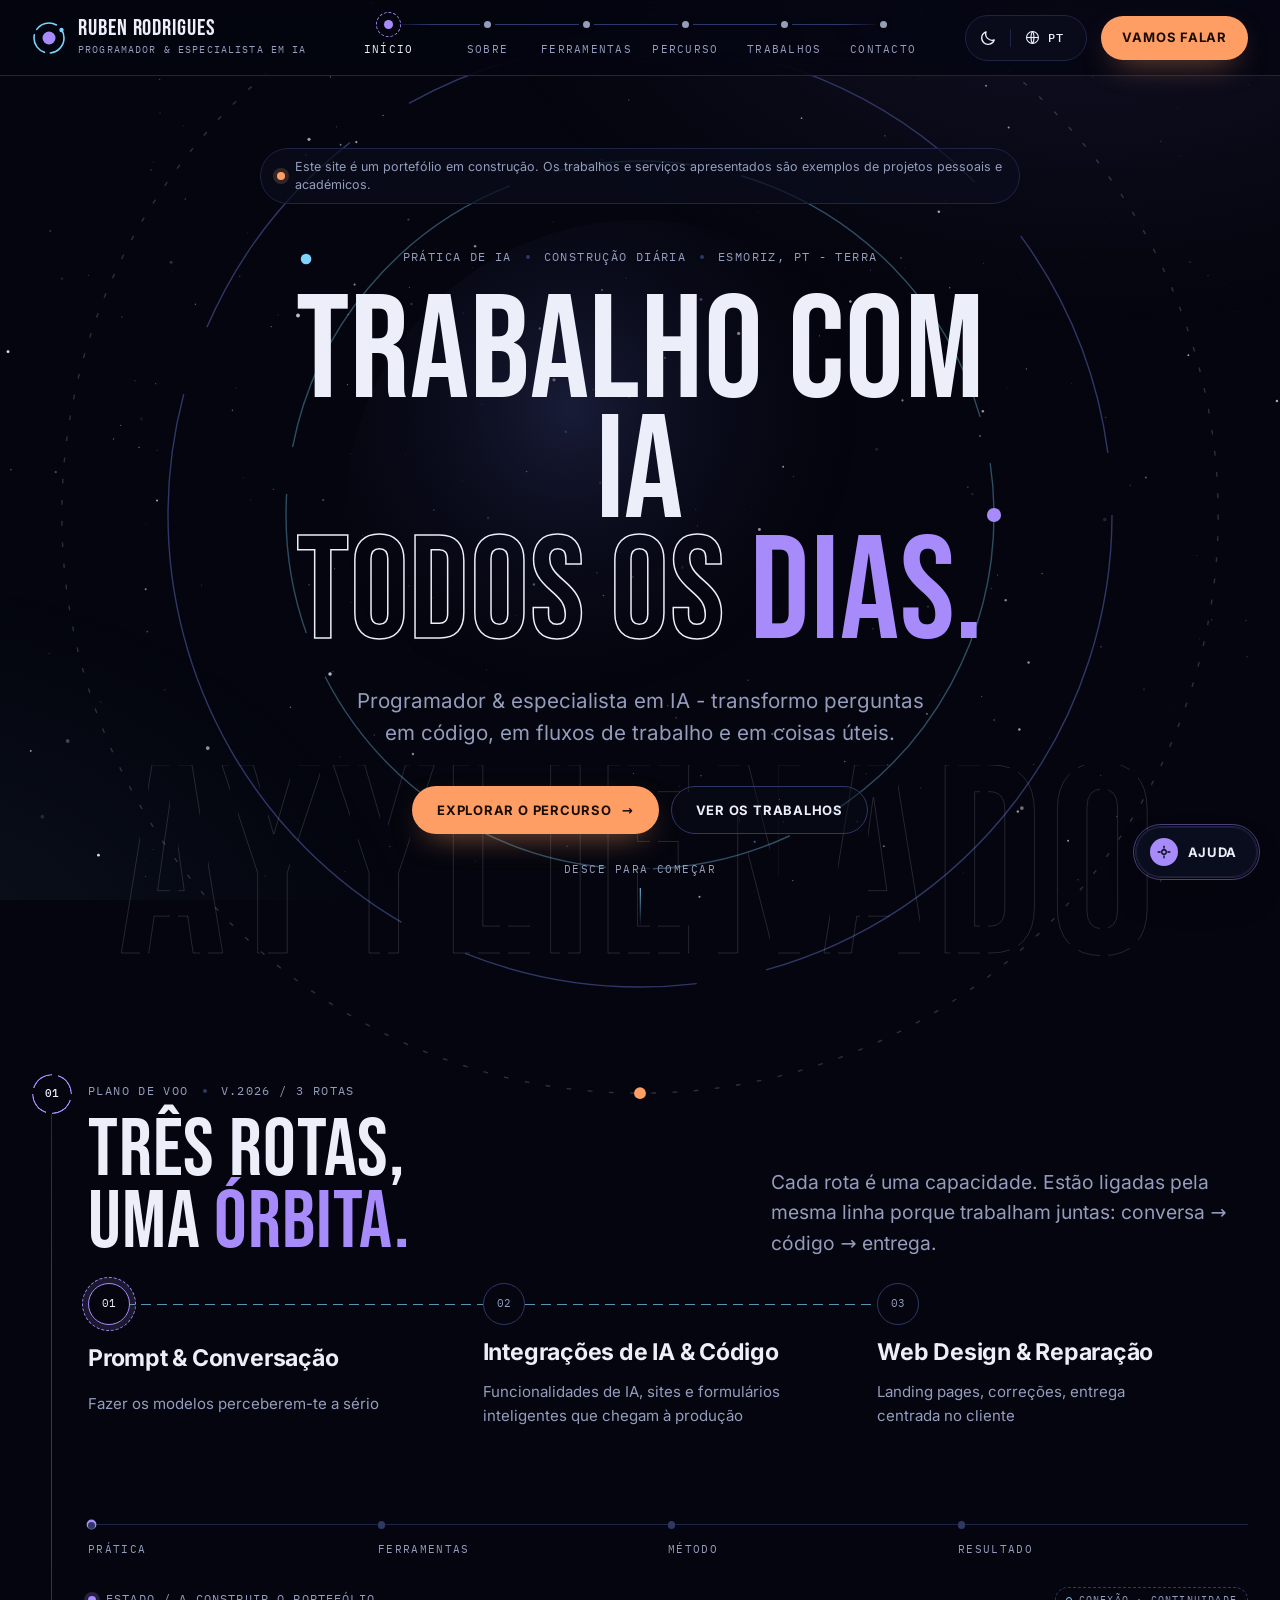
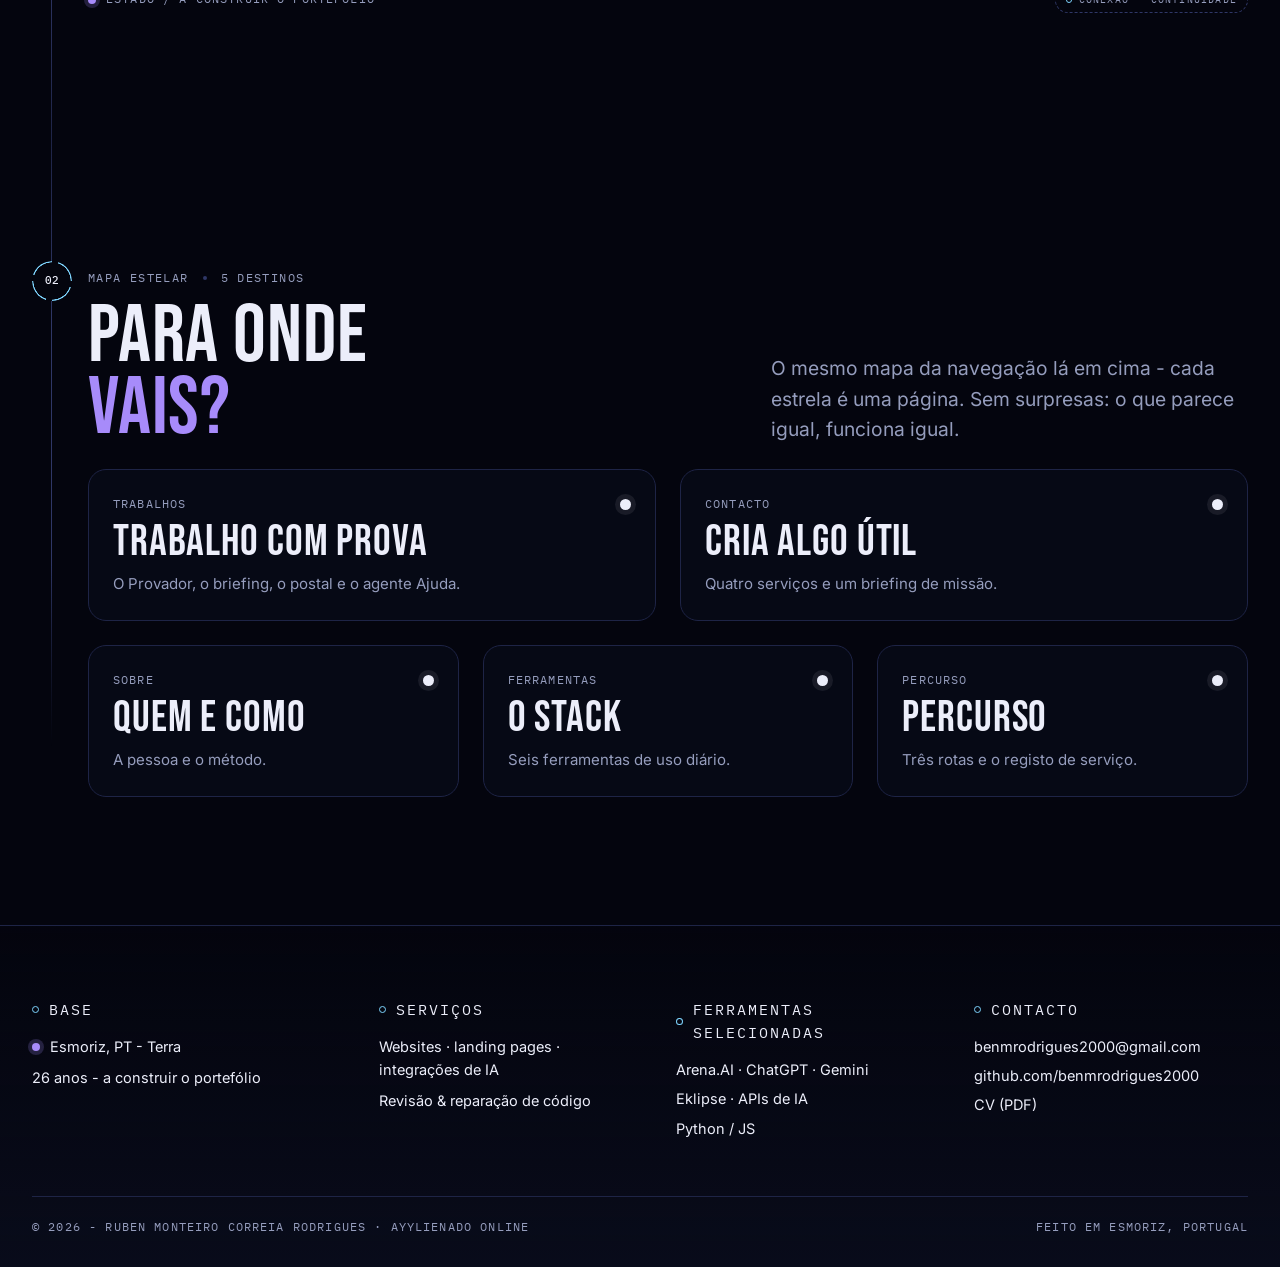
==== commit 2d03407f: "Redesign: Gestalt in orbit — site-wide gestalt design system, work section updated, briefing star in" ====
--- a/index.html
+++ b/index.html
@@ -32,124 +32,139 @@
 <link rel="stylesheet" href="css/style.css">
 <link rel="stylesheet" href="css/ajuda.css">
 <script type="application/ld+json">{"@context": "https://schema.org", "@type": "Person", "name": "Ruben Monteiro Correia Rodrigues", "alternateName": "AYYLIENADO", "jobTitle": "Programador & Especialista em IA", "email": "mailto:benmrodrigues2000@gmail.com", "url": "https://benmrodrigues2000.github.io/", "sameAs": ["https://github.com/benmrodrigues2000", "https://freedomoutdoor.pt/provador"], "address": {"@type": "PostalAddress", "addressLocality": "Esmoriz", "addressCountry": "PT"}}</script>
-<noscript>
-<style>
-.rv,.rv-left{opacity:1;transform:none}
-.boot .map-node,.boot .hero-left>*{opacity:1;transform:none}
-.booted .map-node,.booted .hero-left>*{opacity:1;transform:none}
-</style>
-</noscript>
+
+
+<noscript><style>.rv{opacity:1;transform:none}.boot .hero-inner>*{opacity:1;transform:none}</style></noscript>
 </head>
 <body class="boot">
 <a class="skip" href="#main"><span class="pt">Saltar para o conteúdo</span><span class="en">Skip to content</span></a>
+<div class="sky-fallback" aria-hidden="true"></div>
+<canvas id="sky" aria-hidden="true"></canvas>
 <header class="site-header">
-<div class="wrap">
-<div class="header-left">
+<div class="wrap hdr">
+<a class="brand" href="index.html">
+<svg class="brand-mark" viewBox="0 0 34 34" aria-hidden="true"><circle class="orbit" cx="17" cy="17" r="15"></circle><circle class="planet" cx="17" cy="17" r="6.5"></circle><circle cx="29.5" cy="9" r="2.2" fill="var(--link)"></circle></svg>
+<span class="brand-txt"><span class="name">RUBEN RODRIGUES</span><span class="role"><span class="pt">Programador &amp; Especialista em IA</span><span class="en">Developer &amp; AI Specialist</span></span></span>
+</a>
+<nav aria-label="Secções do site" class="constellation" id="nav">
+<a href="index.html" aria-current="page"><i class="star" aria-hidden="true"></i><span class="lbl"><span class="pt">Início</span><span class="en">Home</span></span></a>
+<a href="sobre.html"><i class="star" aria-hidden="true"></i><span class="lbl"><span class="pt">Sobre</span><span class="en">About</span></span></a>
+<a href="ferramentas.html"><i class="star" aria-hidden="true"></i><span class="lbl"><span class="pt">Ferramentas</span><span class="en">Tools</span></span></a>
+<a href="percurso.html"><i class="star" aria-hidden="true"></i><span class="lbl"><span class="pt">Percurso</span><span class="en">Journey</span></span></a>
+<a href="trabalhos.html"><i class="star" aria-hidden="true"></i><span class="lbl"><span class="pt">Trabalhos</span><span class="en">Work</span></span></a>
+<a href="contacto.html"><i class="star" aria-hidden="true"></i><span class="lbl"><span class="pt">Contacto</span><span class="en">Contact</span></span></a>
+</nav>
+<div class="hdr-tools">
+<div class="ctl-group" role="group" aria-label="Tema e idioma / Theme and language">
 <button class="icon-btn theme-toggle" id="themeToggle" type="button" aria-label="Ativar modo claro" title="Ativar modo claro" aria-pressed="false">
-<span class="t-icon t-sun" aria-hidden="true">
-<svg viewBox="0 0 24 24"><circle cx="12" cy="12" r="4"></circle><g class="rays"><line x1="12" y1="1.6" x2="12" y2="4"></line><line x1="12" y1="20" x2="12" y2="22.4"></line><line x1="1.6" y1="12" x2="4" y2="12"></line><line x1="20" y1="12" x2="22.4" y2="12"></line><line x1="4.4" y1="4.4" x2="6.1" y2="6.1"></line><line x1="17.9" y1="17.9" x2="19.6" y2="19.6"></line><line x1="4.4" y1="19.6" x2="6.1" y2="17.9"></line><line x1="17.9" y1="6.1" x2="19.6" y2="4.4"></line></g></svg>
-</span>
-<span class="t-icon t-moon" aria-hidden="true">
-<svg viewBox="0 0 24 24"><path d="M20.3 14.6A8.6 8.6 0 0 1 9.4 3.7a8.6 8.6 0 1 0 10.9 10.9z"></path></svg>
-</span>
+<span class="t-icon t-sun" aria-hidden="true"><svg viewBox="0 0 24 24"><circle cx="12" cy="12" r="4"></circle><g class="rays"><line x1="12" y1="1.6" x2="12" y2="4"></line><line x1="12" y1="20" x2="12" y2="22.4"></line><line x1="1.6" y1="12" x2="4" y2="12"></line><line x1="20" y1="12" x2="22.4" y2="12"></line><line x1="4.4" y1="4.4" x2="6.1" y2="6.1"></line><line x1="17.9" y1="17.9" x2="19.6" y2="19.6"></line><line x1="4.4" y1="19.6" x2="6.1" y2="17.9"></line><line x1="17.9" y1="6.1" x2="19.6" y2="4.4"></line></g></svg></span>
+<span class="t-icon t-moon" aria-hidden="true"><svg viewBox="0 0 24 24"><path d="M20.3 14.6A8.6 8.6 0 0 1 9.4 3.7a8.6 8.6 0 1 0 10.9 10.9z"></path></svg></span>
 </button>
-<a class="wordmark" href="index.html">
-<span class="name">RUBEN RODRIGUES</span>
-<span class="role"><span class="pt">Programador &amp; Especialista em IA</span><span class="en">Developer &amp; AI Specialist</span></span>
-</a>
-</div>
-<nav aria-label="Secções do site" class="nav" id="nav">
-<a href="index.html" aria-current="page"><span class="pt">Início</span><span class="en">Home</span></a>
-<a href="sobre.html"><span class="pt">Sobre</span><span class="en">About</span></a>
-<a href="ferramentas.html"><span class="pt">Ferramentas</span><span class="en">Tools</span></a>
-<a href="percurso.html"><span class="pt">Percurso</span><span class="en">Journey</span></a>
-<a href="trabalhos.html"><span class="pt">Trabalhos</span><span class="en">Work</span></a>
-<a href="contacto.html"><span class="pt">Contacto</span><span class="en">Contact</span></a>
-</nav>
-<div style="display:flex;align-items:center;gap:12px">
+<span class="ctl-sep" aria-hidden="true"></span>
 <button class="lang-toggle" id="langToggle" type="button" aria-label="Switch to English" title="Switch to English">
 <span class="lt-globe" aria-hidden="true"><svg viewBox="0 0 24 24"><circle cx="12" cy="12" r="8.4"></circle><path d="M3.6 12h16.8"></path><path d="M12 3.6c2.7 2.5 2.7 14.1 0 16.8-2.7-2.7-2.7-14.3 0-16.8z"></path></svg></span>
 <span class="lt-stack" aria-hidden="true"><span class="lt-code lt-pt">PT</span><span class="lt-code lt-en">EN</span></span>
 </button>
+</div>
 <a class="btn btn-primary header-cta" href="contacto.html"><span class="pt">Vamos falar</span><span class="en">Let's talk</span></a>
-<button aria-controls="nav" aria-expanded="false" aria-label="Abrir menu" class="burger" id="burger">
-<span></span>
-</button>
+<button aria-controls="nav" aria-expanded="false" aria-label="Abrir menu" class="burger" id="burger" type="button"><span></span></button>
 </div>
 </div>
 </header>
 <main id="main">
-<section aria-label="Introduction" class="hero" id="about">
-<div aria-hidden="true" class="hero-fallback"></div>
+<section aria-label="Introdução / Introduction" class="hero" id="about">
 <canvas aria-hidden="true" id="field"></canvas>
+<div class="hero-orbits" aria-hidden="true">
+<svg viewBox="0 0 1000 1000">
+<defs><radialGradient id="planetGrad" cx="38%" cy="32%" r="70%"><stop offset="0" stop-color="#2A2F5A" stop-opacity=".55"/><stop offset=".7" stop-color="#0A0D1D" stop-opacity=".0"/></radialGradient></defs>
+<circle class="hero-planet" cx="500" cy="500" r="250"/>
+<circle class="o o1" cx="500" cy="500" r="300"/>
+<circle class="o o2" cx="500" cy="500" r="400"/>
+<circle class="o o3" cx="500" cy="500" r="490"/>
+<g class="sats">
+<circle cx="800" cy="500" r="6"/>
+<circle class="c" cx="217" cy="283" r="4.5"/>
+<circle class="k" cx="500" cy="990" r="5"/>
+</g>
+</svg>
+</div>
 <div aria-hidden="true" class="hero-word">AYYLIENADO</div>
-<div class="wrap">
-<div class="disclaimer-banner">
-<span class="pt">⚠️ Este site é um portefólio em construção. Os trabalhos e serviços apresentados são exemplos de projetos pessoais e académicos.</span>
-<span class="en">⚠️ This website is a portfolio under construction. The work and services shown are examples of personal and academic projects.</span>
-</div>
-<div class="hero-left">
+<div class="wrap hero-inner">
+<p class="notice"><i aria-hidden="true"></i><span><span class="pt">Este site é um portefólio em construção. Os trabalhos e serviços apresentados são exemplos de projetos pessoais e académicos.</span><span class="en">This website is a portfolio under construction. The work and services shown are examples of personal and academic projects.</span></span></p>
 <div class="eyebrow">
-<span><span class="pt">Prática de IA</span><span class="en">AI practice</span></span><i class="tick"></i>
-<span><span class="pt">Construção diária</span><span class="en">Building daily</span></span><i class="tick"></i>
+<span><span class="pt">Prática de IA</span><span class="en">AI practice</span></span><i class="dot" aria-hidden="true"></i>
+<span><span class="pt">Construção diária</span><span class="en">Building daily</span></span><i class="dot" aria-hidden="true"></i>
 <span><span class="pt">Esmoriz, PT - Terra</span><span class="en">Esmoriz, PT - Earth</span></span>
 </div>
-<h1><span class="pt">Trabalho com IA <em>todos os dias.</em></span><span class="en">I work with AI <em>every single day.</em></span></h1>
+<h1><span class="pt">Trabalho com IA <em>todos os <span class="fill">dias.</span></em></span><span class="en">I work with AI <em>every single <span class="fill">day.</span></em></span></h1>
 <p class="hero-sub"><span class="pt">Programador &amp; especialista em IA - transformo perguntas em código, em fluxos de trabalho e em coisas úteis.</span><span class="en">Developer &amp; AI specialist - I turn questions into code, into workflows and into useful things.</span></p>
 <div class="hero-actions">
 <a class="btn btn-primary" href="percurso.html"><span class="pt">Explorar o percurso</span><span class="en">Explore the journey</span> <span class="arrow">→</span></a>
 <a class="btn btn-ghost" href="trabalhos.html"><span class="pt">Ver os trabalhos</span><span class="en">See the work</span></a>
 </div>
 </div>
-<div class="hero-right">
-<div class="map" id="map">
-<div class="map-head">
-<span class="mono"><span class="pt">Plano de voo</span><span class="en">Flight plan</span></span>
-<span class="mono"><span class="pt">v.2026 / 3 rotas</span><span class="en">v.2026 / 3 routes</span></span>
-</div>
-<div class="map-body">
-<div class="map-track">
-<svg aria-hidden="true" class="map-lines" preserveaspectratio="none" viewbox="0 0 2 100">
-<line class="base" x1="1" x2="1" y1="0" y2="100"></line>
-<line class="draw" x1="1" x2="1" y1="0" y2="100"></line>
-</svg>
-<a class="map-node is-live" href="percurso.html">
-<span class="dot"><i></i></span>
-<span class="idx">01</span>
-<span>
-<span class="label"><span class="pt">Prompt &amp; Conversação</span><span class="en">Prompt &amp; Conversation</span></span>
-<span class="note"><span class="pt">Fazer os modelos perceberem-te a sério</span><span class="en">Getting models to actually understand you</span></span>
-</span>
-</a>
-<a class="map-node" href="percurso.html">
-<span class="dot"><i></i></span>
-<span class="idx">02</span>
-<span>
-<span class="label"><span class="pt">Integrações de IA &amp; Código</span><span class="en">AI &amp; Code Integrations</span></span>
-<span class="note"><span class="pt">Funcionalidades de IA, sites e formulários inteligentes que chegam à produção</span><span class="en">AI features, sites and smart forms that reach production</span></span>
-</span>
-</a>
-<a class="map-node" href="percurso.html">
-<span class="dot"><i></i></span>
-<span class="idx">03</span>
-<span>
-<span class="label"><span class="pt">Web Design &amp; Reparação</span><span class="en">Web Design &amp; Repair</span></span>
-<span class="note"><span class="pt">Landing pages, correções, entrega centrada no cliente</span><span class="en">Landing pages, fixes, delivery centred on the client</span></span>
-</span>
-</a>
-</div>
-<div aria-hidden="true" class="map-rail">
+<a class="scroll-cue" href="#plano"><span class="pt">Desce para começar</span><span class="en">Scroll to begin</span></a>
+</section>
+
+<section class="sec first" id="plano" aria-labelledby="plano-title">
+<div class="wrap">
+<header class="sec-head wide">
+<span class="node state" aria-hidden="true">01</span>
+<div style="display:grid;gap:14px">
+<div class="eyebrow"><span><span class="pt">Plano de voo</span><span class="en">Flight plan</span></span><i class="dot"></i><span><span class="pt">v.2026 / 3 rotas</span><span class="en">v.2026 / 3 routes</span></span></div>
+<h2 class="h2" id="plano-title"><span class="pt">Três rotas,<br>uma <em>órbita.</em></span><span class="en">Three routes,<br>one <em>orbit.</em></span></h2>
+</div>
+<p class="lead"><span class="pt">Cada rota é uma capacidade. Estão ligadas pela mesma linha porque trabalham juntas: conversa → código → entrega.</span><span class="en">Each route is a capability. They share one line because they work together: conversation → code → delivery.</span></p>
+</header>
+<div class="routes rv">
+<a class="route is-live" href="percurso.html">
+<span class="r-dot">01</span>
+<span class="r-label"><span class="pt">Prompt &amp; Conversação</span><span class="en">Prompt &amp; Conversation</span></span>
+<span class="r-note"><span class="pt">Fazer os modelos perceberem-te a sério</span><span class="en">Getting models to actually understand you</span></span>
+<span class="r-go"><span class="pt">Abrir rota</span><span class="en">Open route</span> →</span>
+</a>
+<a class="route" href="percurso.html">
+<span class="r-dot">02</span>
+<span class="r-label"><span class="pt">Integrações de IA &amp; Código</span><span class="en">AI &amp; Code Integrations</span></span>
+<span class="r-note"><span class="pt">Funcionalidades de IA, sites e formulários inteligentes que chegam à produção</span><span class="en">AI features, sites and smart forms that reach production</span></span>
+<span class="r-go"><span class="pt">Abrir rota</span><span class="en">Open route</span> →</span>
+</a>
+<a class="route" href="percurso.html">
+<span class="r-dot">03</span>
+<span class="r-label"><span class="pt">Web Design &amp; Reparação</span><span class="en">Web Design &amp; Repair</span></span>
+<span class="r-note"><span class="pt">Landing pages, correções, entrega centrada no cliente</span><span class="en">Landing pages, fixes, delivery centred on the client</span></span>
+<span class="r-go"><span class="pt">Abrir rota</span><span class="en">Open route</span> →</span>
+</a>
+</div>
+<div aria-hidden="true" class="rail">
 <span class="is-live"><span class="pt">Prática</span><span class="en">Practice</span></span>
 <span><span class="pt">Ferramentas</span><span class="en">Tools</span></span>
 <span><span class="pt">Método</span><span class="en">Method</span></span>
 <span><span class="pt">Resultado</span><span class="en">Result</span></span>
 </div>
-</div>
-<div class="map-foot">
-<span class="mono"><span class="pt">Estado / a construir o portefólio</span><span class="en">Status / building portfolio</span></span>
-<span class="mono"><span class="pt">Desce para começar</span><span class="en">Scroll to begin</span></span>
-</div>
-</div>
+<div class="status-row">
+<span class="mono"><span class="dot-live" aria-hidden="true"></span><span class="pt">Estado / a construir o portefólio</span><span class="en">Status / building portfolio</span></span>
+<span class="g-tag"><span class="pt">Conexão · Continuidade</span><span class="en">Connectedness · Continuity</span></span>
+</div>
+</div>
+</section>
+
+<section class="sec last" id="mapa" aria-labelledby="mapa-title">
+<div class="wrap">
+<header class="sec-head wide">
+<span class="node" aria-hidden="true">02</span>
+<div style="display:grid;gap:14px">
+<div class="eyebrow"><span><span class="pt">Mapa estelar</span><span class="en">Star chart</span></span><i class="dot"></i><span><span class="pt">5 destinos</span><span class="en">5 destinations</span></span></div>
+<h2 class="h2" id="mapa-title"><span class="pt">Para onde<br><em>vais?</em></span><span class="en">Where are<br>you <em>headed?</em></span></h2>
+</div>
+<p class="lead"><span class="pt">O mesmo mapa da navegação lá em cima - cada estrela é uma página. Sem surpresas: o que parece igual, funciona igual.</span><span class="en">The same map as the navigation up top - each star is a page. No surprises: what looks alike, works alike.</span></p>
+</header>
+<div class="chart rv">
+<a href="trabalhos.html"><span class="c-top"><span class="mono"><span class="pt">Trabalhos</span><span class="en">Work</span></span><i class="c-star"></i></span><span class="c-name"><span class="pt">Trabalho com prova</span><span class="en">Work with proof</span></span><span class="c-note"><span class="pt">O Provador, o briefing, o postal e o agente Ajuda.</span><span class="en">O Provador, the briefing, the postcard and the Ajuda agent.</span></span></a>
+<a href="contacto.html"><span class="c-top"><span class="mono"><span class="pt">Contacto</span><span class="en">Contact</span></span><i class="c-star"></i></span><span class="c-name"><span class="pt">Cria algo útil</span><span class="en">Make something useful</span></span><span class="c-note"><span class="pt">Quatro serviços e um briefing de missão.</span><span class="en">Four services and a mission briefing.</span></span></a>
+<a href="sobre.html"><span class="c-top"><span class="mono"><span class="pt">Sobre</span><span class="en">About</span></span><i class="c-star"></i></span><span class="c-name"><span class="pt">Quem e como</span><span class="en">Who &amp; how</span></span><span class="c-note"><span class="pt">A pessoa e o método.</span><span class="en">The person and the method.</span></span></a>
+<a href="ferramentas.html"><span class="c-top"><span class="mono"><span class="pt">Ferramentas</span><span class="en">Tools</span></span><i class="c-star"></i></span><span class="c-name"><span class="pt">O stack</span><span class="en">The stack</span></span><span class="c-note"><span class="pt">Seis ferramentas de uso diário.</span><span class="en">Six tools in daily use.</span></span></a>
+<a href="percurso.html"><span class="c-top"><span class="mono"><span class="pt">Percurso</span><span class="en">Journey</span></span><i class="c-star"></i></span><span class="c-name"><span class="pt">Percurso</span><span class="en">Journey</span></span><span class="c-note"><span class="pt">Três rotas e o registo de serviço.</span><span class="en">Three routes and the service record.</span></span></a>
 </div>
 </div>
 </section>
@@ -158,23 +173,20 @@
 <div class="wrap">
 <div class="footer-grid">
 <div>
-<p class="f-h"><span class="pt">Índice / 01</span><span class="en">Index / 01</span></p>
-<p><span class="dot-live"></span><span><span class="pt">Esmoriz, PT - Terra</span><span class="en">Esmoriz, PT - Earth</span></span></p>
+<p class="f-h"><span class="pt">Base</span><span class="en">Base</span></p>
+<p><span class="dot-live" aria-hidden="true"></span><span><span class="pt">Esmoriz, PT - Terra</span><span class="en">Esmoriz, PT - Earth</span></span></p>
 <p><span class="pt">26 anos - a construir o portefólio</span><span class="en">26 years old - building portfolio</span></p>
 </div>
 <div>
-<p class="f-h"><span class="pt">Índice / 02</span><span class="en">Index / 02</span></p>
+<p class="f-h"><span class="pt">Serviços</span><span class="en">Services</span></p>
 <p><span class="pt">Websites · landing pages · integrações de IA</span><span class="en">Websites · landing pages · AI integrations</span></p>
 <p><span class="pt">Revisão &amp; reparação de código</span><span class="en">Code review &amp; repair</span></p>
 </div>
 <div>
 <p class="f-h"><span class="pt">Ferramentas selecionadas</span><span class="en">Selected tools</span></p>
 <ul>
-<li>Arena.AI</li>
-<li>ChatGPT</li>
-<li>Gemini</li>
-<li>Eklipse</li>
-<li>APIs de IA</li>
+<li>Arena.AI · ChatGPT · Gemini</li>
+<li>Eklipse · <span class="pt">APIs de IA</span><span class="en">AI APIs</span></li>
 <li>Python / JS</li>
 </ul>
 </div>
@@ -182,9 +194,8 @@
 <p class="f-h"><span class="pt">Contacto</span><span class="en">Contact</span></p>
 <ul>
 <li><a href="mailto:benmrodrigues2000@gmail.com">benmrodrigues2000@gmail.com</a></li>
-
 <li><a href="https://github.com/benmrodrigues2000" rel="noopener" target="_blank">github.com/benmrodrigues2000</a></li>
-          <li><a href="cv.pdf" download>CV (PDF)</a></li>
+<li><a href="cv.pdf" download>CV (PDF)</a></li>
 </ul>
 </div>
 </div>
@@ -194,7 +205,6 @@
 </div>
 </div>
 </footer>
-
 
 <script src="js/controls.js"></script>
 <script src="js/main.js"></script>
--- a/css/style.css
+++ b/css/style.css
@@ -1,1212 +1,945 @@
+/* ==========================================================================
+   Ruben Rodrigues — portfolio
+   Design system: GESTALT IN ORBIT
+   --------------------------------------------------------------------------
+   Every layout decision in this file maps to a Gestalt principle. The same
+   rules are repeated on every page so visitors learn them once:
+
+   SIMILARITY ........ one colour = one meaning, everywhere
+                       violet  (--state)  -> "you are here / selected / live"
+                       cyan    (--link)   -> connections, lines, paths
+                       coral   (--act)    -> actions (primary buttons)
+                       filled node = work · hollow ring = training
+   PROXIMITY ......... --gap-in (tight, inside a group) vs --gap-out (wide,
+                       between groups). Labels hug what they label.
+   COMMON REGION ..... .region — one enclosure per group of related things
+   CONNECTEDNESS ..... constellation nav, flow steps, timeline
+   CONTINUITY ........ .sec rail: a single vertical axis runs through pages
+   CLOSURE ........... broken rings (.node, logo, hero orbits, sliced word)
+   FIGURE / GROUND ... starfield ground, bright figures, one focal action
+   COMMON FATE ....... parallax star layers + route satellites move together
+   PRÄGNANZ .......... circles and lines only; no ornament without a job
+   ========================================================================== */
+
 :root{
-  --canvas:#05060F;
-  --surface:#0B0F1F;
-  --surface-2:#121731;
+  --canvas:#04050E;
+  --surface:#0A0D1D;
+  --surface-2:#10152C;
   --light:#E9EDF8;
-  --ink:#EDEFFA;
+  --ink:#ECEEFA;
   --ink-dark:#070A18;
-  --muted:#9AA3BF;
-  --rule:#232A4D;
+  --muted:#959DBD;
+  --rule:#1E2446;
+  --rule-strong:#2F3766;
   --rule-light:rgba(5,6,15,.16);
-  --lime:#A78BFA;
-  /* Alias kept for components that use the older accent token. */
-  --violet:var(--lime);
-  /* Pastel fill for surfaces that carry dark text (buttons, toast, selection).
-     Stays pastel in both themes, while --lime darkens for text in light mode. */
+
+  /* Similarity: meaning-bound colours */
+  --state:#A78BFA;          /* violet — here / selected / live */
+  --link:#7DD3FC;           /* cyan   — connection */
+  --act:#FF9E64;            /* coral  — action */
+  --act-ink:#1B0D03;
+
+  /* Legacy aliases (ajuda.css + older components read these) */
+  --lime:var(--state);
+  --violet:var(--state);
   --accent-fill:#A78BFA;
-  --coral:#FF9E64;
-  --cyan:#7DD3FC;
+  --cyan:var(--link);
+  --coral:var(--act);
+
   --font-display:"Bebas Neue","Arial Narrow",Impact,sans-serif;
   --font-read:"Inter",system-ui,-apple-system,"Segoe UI",Roboto,sans-serif;
   --font-mono:"IBM Plex Mono",ui-monospace,SFMono-Regular,Menlo,Consolas,monospace;
+
+  /* Proximity scale */
+  --gap-in:10px;
+  --gap-mid:24px;
+  --gap-out:clamp(72px,10vw,144px);
+
   --gutter:32px;
-  --maxw:1440px;
-  --section-pad:clamp(96px,12vw,192px);
-  --header-h:72px;
+  --maxw:1320px;
+  --rail:56px;              /* distance between the axis and content */
+  --header-h:76px;
+  --radius:18px;
   --ease:cubic-bezier(.16,1,.3,1);
 }
+
 *,*::before,*::after{box-sizing:border-box}
-html{scroll-behavior:smooth}
+html{scroll-behavior:smooth;scrollbar-color:#2B3358 var(--canvas)}
 body{
-  margin:0;
-  background:var(--canvas);
-  color:var(--ink);
-  font-family:var(--font-read);
-  font-size:16px;
-  line-height:1.55;
-  -webkit-font-smoothing:antialiased;
-  overflow-x:hidden;
+  margin:0;background:var(--canvas);color:var(--ink);
+  font-family:var(--font-read);font-size:16px;line-height:1.6;
+  -webkit-font-smoothing:antialiased;overflow-x:hidden;
 }
 img,svg,canvas{display:block;max-width:100%}
-/* Keep intrinsic proportions whenever CSS constrains only one axis.
-   Without this, the width/height HTML attributes can pin the other axis
-   (notably on older mobile browsers) and visibly stretch the image. */
 img{height:auto}
 a{color:inherit}
-button{font:inherit;color:inherit;background:none;border:0;cursor:pointer}
+button{font:inherit;color:inherit;background:none;border:0;cursor:pointer;padding:0}
+h1,h2,h3,h4,p,ul,ol,figure{margin:0}
+ul,ol{padding:0;list-style:none}
 ::selection{background:var(--accent-fill);color:var(--ink-dark)}
-:focus-visible{
-  outline:2px solid var(--lime);
-  outline-offset:3px;
-}
+:focus-visible{outline:2px solid var(--state);outline-offset:3px;border-radius:4px}
+
+[data-lang="pt"] .en,[data-lang="en"] .pt{display:none !important}
+
 .skip{
-  position:absolute;left:-9999px;top:0;z-index:200;
-  background:var(--accent-fill);color:var(--ink-dark);
-  font-family:var(--font-mono);font-size:12px;padding:12px 18px;
+  position:absolute;left:-9999px;top:0;z-index:300;
+  background:var(--act);color:var(--act-ink);
+  font-family:var(--font-mono);font-size:12px;padding:12px 18px;border-radius:999px;
 }
 .skip:focus{left:12px;top:12px}
-.wrap{
-  width:100%;max-width:var(--maxw);margin:0 auto;padding:0 var(--gutter);
-}
+.sr-only{position:absolute;width:1px;height:1px;overflow:hidden;clip:rect(0 0 0 0);white-space:nowrap}
+
+.wrap{width:100%;max-width:var(--maxw);margin:0 auto;padding:0 var(--gutter)}
 .mono{
-  font-family:var(--font-mono);
-  font-size:12px;line-height:1.4;letter-spacing:.08em;
-  text-transform:uppercase;color:var(--muted);
-}
-.mono-lg{
-  font-family:var(--font-mono);
-  font-size:18px;line-height:1.3;color:var(--ink);
-}
-.display{
-  font-family:var(--font-display);
-  font-weight:700;line-height:.82;letter-spacing:0;
-  text-transform:uppercase;
-}
-.heading{
-  font-family:var(--font-read);
-  font-size:clamp(28px,3.2vw,52px);
-  font-weight:650;line-height:1.05;margin:0;
-}
-.sub{
-  font-family:var(--font-read);
-  font-size:24px;font-weight:600;line-height:1.15;margin:0;
-}
-.body{font-size:16px;line-height:1.55;margin:0}
-.btn{
-  display:inline-flex;align-items:center;gap:10px;
-  min-height:44px;padding:12px 22px;border-radius:10px;
-  font-family:var(--font-read);font-size:13px;font-weight:700;
-  letter-spacing:.04em;text-transform:uppercase;text-decoration:none;
-  transition:background 150ms var(--ease),color 150ms var(--ease),
-             transform 150ms var(--ease),border-color 150ms var(--ease);
-}
-.btn-primary{background:var(--accent-fill);color:var(--ink-dark)}
-.btn-primary:hover{transform:translateY(-2px)}
-.btn-ghost{
-  border:1px solid var(--rule);color:var(--ink);
-}
-.btn-ghost:hover{border-color:var(--lime);color:var(--lime)}
-.btn .arrow{transition:transform 150ms var(--ease)}
-.btn:hover .arrow{transform:translateX(4px)}
-.on-light .btn-ghost{border-color:var(--rule-light);color:var(--ink-dark)}
-.on-light .btn-ghost:hover{border-color:var(--ink-dark);color:var(--ink-dark)}
-.on-light .mono{color:rgba(7,10,24,.72)}
+  font-family:var(--font-mono);font-size:11.5px;line-height:1.45;
+  letter-spacing:.1em;text-transform:uppercase;color:var(--muted);
+}
+.display{font-family:var(--font-display);font-weight:400;line-height:.86;letter-spacing:.01em;text-transform:uppercase}
+
+/* --------------------------------------------------------------------------
+   GROUND — fixed starfield behind every page (figure/ground + common fate)
+   -------------------------------------------------------------------------- */
+#sky{position:fixed;inset:0;width:100vw;height:100vh;z-index:-1;pointer-events:none}
+.sky-fallback{
+  position:fixed;inset:0;z-index:-2;pointer-events:none;
+  background:
+    radial-gradient(1px 1px at 12% 18%,rgba(236,238,250,.5),transparent 60%),
+    radial-gradient(1px 1px at 32% 72%,rgba(236,238,250,.35),transparent 60%),
+    radial-gradient(1.4px 1.4px at 68% 30%,rgba(125,211,252,.45),transparent 60%),
+    radial-gradient(1px 1px at 82% 82%,rgba(236,238,250,.4),transparent 60%),
+    radial-gradient(1.2px 1.2px at 52% 48%,rgba(167,139,250,.45),transparent 60%),
+    radial-gradient(1px 1px at 92% 12%,rgba(236,238,250,.35),transparent 60%),
+    radial-gradient(900px 600px at 85% -10%,rgba(167,139,250,.10),transparent 70%),
+    radial-gradient(800px 600px at -10% 110%,rgba(125,211,252,.07),transparent 70%);
+}
+
+/* --------------------------------------------------------------------------
+   HEADER — brand · constellation nav · controls region
+   -------------------------------------------------------------------------- */
 .site-header{
-  position:fixed;inset:0 0 auto 0;z-index:100;
-  height:var(--header-h);
-  background:rgba(7,10,24,.82);
-  backdrop-filter:blur(14px);
+  position:sticky;top:0;z-index:120;height:var(--header-h);
+  background:rgba(4,5,14,.72);
+  backdrop-filter:blur(14px) saturate(140%);-webkit-backdrop-filter:blur(14px) saturate(140%);
   border-bottom:1px solid var(--rule);
 }
-.site-header .wrap{
-  height:100%;display:flex;align-items:center;justify-content:space-between;gap:24px;
-}
-.wordmark{
-  display:flex;align-items:baseline;gap:12px;text-decoration:none;
-}
-.wordmark .name{
-  font-family:var(--font-display);font-size:26px;line-height:1;letter-spacing:.02em;
-}
-.wordmark .role{
-  font-family:var(--font-mono);font-size:11px;letter-spacing:.08em;
-  text-transform:uppercase;color:var(--muted);
-}
-.nav{display:flex;gap:28px}
-.nav a{
-  font-family:var(--font-mono);font-size:12px;letter-spacing:.08em;
-  text-transform:uppercase;color:var(--muted);text-decoration:none;
-  padding:6px 2px;position:relative;
-  transition:color 150ms var(--ease);
-}
-.nav a:hover{color:var(--ink)}
-.nav a[aria-current]{color:var(--lime)}
-.nav a[aria-current]::after{
-  content:"";position:absolute;left:0;right:0;bottom:-2px;height:2px;background:var(--lime);
-}
-.header-cta{border-radius:9999px;padding:10px 20px}
-.burger{display:none}
-.hero{
-  position:relative;min-height:100svh;
-  padding-top:calc(var(--header-h) + 48px);padding-bottom:80px;
-  overflow:hidden;border-bottom:1px solid var(--rule);
-}
-#field{
-  position:absolute;inset:0;width:100%;height:100%;
-  z-index:0;opacity:.9;
-}
-.hero-fallback{
-  position:absolute;inset:0;z-index:0;
-  background-image:
-    linear-gradient(rgba(35,42,77,.35) 1px,transparent 1px),
-    linear-gradient(90deg,rgba(35,42,77,.35) 1px,transparent 1px);
-  background-size:64px 64px;
-}
-.hero.canvas-live .hero-fallback{display:none}
-.hero.canvas-live #field{opacity:1}
-.hero .wrap{position:relative;z-index:2;
-  display:grid;grid-template-columns:repeat(12,1fr);gap:24px;align-items:start;
-}
-.hero-word{
-  position:absolute;z-index:1;
-  left:-2vw;top:calc(var(--header-h) + 8vh);
-  font-family:var(--font-display);font-weight:700;line-height:.82;
-  font-size:clamp(52px,9.5vw,150px);letter-spacing:.04em;
-  color:transparent;
-  -webkit-text-stroke:1px rgba(237,239,250,.14);
-  pointer-events:none;user-select:none;
-}
-.disclaimer-banner{
-  grid-column:1 / -1;justify-self:center;width:100%;max-width:860px;
-  background:rgba(167,139,250,.12);border:1px solid rgba(167,139,250,.25);border-radius:8px;
-  padding:12px 20px;text-align:center;font-size:.85rem;color:#c4b5fd;
-}
-.hero-left{grid-column:1 / span 5;padding-top:14vh}
-.hero-right{grid-column:6 / span 7;padding-top:10vh}
-.eyebrow{
-  display:flex;flex-wrap:wrap;gap:10px;align-items:center;
-  margin-bottom:28px;
-}
-.eyebrow span{
-  font-family:var(--font-mono);font-size:12px;letter-spacing:.08em;
-  text-transform:uppercase;color:var(--muted);
-}
-.eyebrow .tick{display:inline-block;width:22px;height:1px;background:var(--lime)}
-.hero h1{
-  font-family:var(--font-read);
-  font-size:clamp(34px,4.6vw,64px);
-  font-weight:650;line-height:1.02;margin:0 0 24px;
-}
-.hero h1 em{
-  font-style:normal;color:var(--lime);
-}
-.hero-sub{
-  font-family:var(--font-mono);font-size:18px;line-height:1.5;
-  color:var(--muted);max-width:36ch;margin:0 0 40px;
-}
-.hero-actions{display:flex;flex-wrap:wrap;gap:14px}
-.map{
-  position:relative;
-  border:1px solid var(--rule);border-radius:10px;
-  background:rgba(17,20,25,.72);
-  padding:28px 28px 24px 28px;
-}
-.map-head{
-  display:flex;justify-content:space-between;align-items:baseline;
-  margin-bottom:22px;
-}
-.map-body{display:grid;grid-template-columns:1fr 120px;gap:16px}
-.map-track{position:relative;padding-left:38px}
-.map-track svg.map-lines{
-  position:absolute;left:11px;top:16px;width:2px;height:calc(100% - 62px);
-  overflow:visible;
-}
-.map-node{
-  position:relative;display:flex;gap:16px;align-items:flex-start;
-  padding:0 0 30px 0;width:100%;text-align:left;text-decoration:none;
-  transition:opacity 700ms var(--ease),transform 700ms var(--ease);
-}
-.map-node:last-child{padding-bottom:4px}
-.map-node .dot{
-  position:absolute;left:-38px;top:2px;
-  width:24px;height:24px;border-radius:9999px;
-  border:1px solid var(--rule);background:var(--canvas);
+.hdr{height:100%;display:flex;align-items:center;justify-content:space-between;gap:24px}
+
+/* Brand: closure logo (a broken orbit around a planet) + wordmark */
+.brand{display:flex;align-items:center;gap:12px;text-decoration:none;min-width:0}
+.brand-mark{width:34px;height:34px;flex:0 0 34px;color:var(--ink)}
+.brand-mark .orbit{fill:none;stroke:var(--link);stroke-width:1.6;stroke-dasharray:22 6;stroke-linecap:round;transform-origin:17px 17px;transition:transform 900ms var(--ease)}
+.brand:hover .brand-mark .orbit{transform:rotate(120deg)}
+.brand-mark .planet{fill:var(--state)}
+.brand-txt{display:flex;flex-direction:column;gap:2px;min-width:0}
+.brand-txt .name{font-family:var(--font-display);font-size:23px;line-height:1;letter-spacing:.04em;white-space:nowrap}
+.brand-txt .role{font-family:var(--font-mono);font-size:9.5px;letter-spacing:.12em;text-transform:uppercase;color:var(--muted);white-space:nowrap}
+
+/* Constellation nav: equal columns so one line can join every star */
+.constellation{
+  position:relative;display:grid;grid-auto-flow:column;grid-auto-columns:1fr;
+  align-items:start;min-width:560px;
+}
+.constellation::before{       /* connectedness: the line through all stars */
+  content:"";position:absolute;top:13px;height:1px;
+  left:calc(100% / 12);right:calc(100% / 12);
+  background:linear-gradient(90deg,transparent,var(--rule-strong) 8%,var(--rule-strong) 92%,transparent);
+}
+.constellation a{
+  position:relative;display:flex;flex-direction:column;align-items:center;gap:9px;
+  padding:6px 4px;text-decoration:none;color:var(--muted);
+  font-family:var(--font-mono);font-size:10.5px;letter-spacing:.12em;text-transform:uppercase;
+  transition:color 200ms var(--ease);
+}
+.constellation .star{
+  position:relative;display:block;width:15px;height:15px;border-radius:50%;
   display:grid;place-items:center;
-  transition:border-color 220ms var(--ease),background 220ms var(--ease),transform 220ms var(--ease);
-}
-.map-node .dot i{
-  width:8px;height:8px;border-radius:9999px;background:var(--muted);
-  transition:background 220ms var(--ease),box-shadow 220ms var(--ease);
-}
-.map-node.is-live .dot{border-color:var(--lime);transform:scale(1.08)}
-.map-node.is-live .dot i{
-  background:var(--lime);box-shadow:0 0 0 4px rgba(167,139,250,.15);
-}
-.map-node .idx{
-  font-family:var(--font-mono);font-size:12px;letter-spacing:.08em;color:var(--muted);
-  min-width:24px;padding-top:4px;
-}
-.map-node .label{
-  display:block;
-  font-family:var(--font-read);font-size:20px;font-weight:600;line-height:1.2;margin:0 0 4px;
-}
-.map-node .note{
-  display:block;
-  font-family:var(--font-mono);font-size:11px;letter-spacing:.06em;
-  text-transform:uppercase;color:var(--muted);margin:0;
-}
-.map-rail{
-  display:flex;flex-direction:column;justify-content:space-between;
-  border-left:1px solid var(--rule);padding-left:16px;
-}
-.map-rail > span{
-  font-family:var(--font-mono);font-size:11px;letter-spacing:.12em;
-  text-transform:uppercase;color:var(--muted);
-}
-.map-rail > span.is-live{color:var(--lime)}
-.map-foot{
-  margin-top:18px;padding-top:14px;border-top:1px solid var(--rule);
-  display:flex;justify-content:space-between;gap:12px;
-}
-.boot .map-node{opacity:0;transform:translateY(10px)}
-.boot .hero-left > *{opacity:0;transform:translateY(14px)}
-.booted .hero-left > *{
-  opacity:1;transform:none;
-  transition:opacity 700ms var(--ease),transform 700ms var(--ease);
-}
-.booted .hero-left > *:nth-child(1){transition-delay:80ms}
-.booted .hero-left > *:nth-child(2){transition-delay:160ms}
-.booted .hero-left > *:nth-child(3){transition-delay:240ms}
-.booted .hero-left > *:nth-child(4){transition-delay:320ms}
-.booted .map-node{opacity:1;transform:none}
-.booted .map-node:nth-child(1){transition-delay:260ms}
-.booted .map-node:nth-child(2){transition-delay:350ms}
-.booted .map-node:nth-child(3){transition-delay:440ms}
-.map-lines line{
-  stroke-width:2;
-}
-.map-lines line.base{stroke:var(--rule)}
-.map-lines line.draw{
-  stroke:var(--cyan);
-  stroke-dasharray:100;stroke-dashoffset:100;
-  transition:stroke-dashoffset 900ms var(--ease);
-}
-.booted .map-lines line.draw{stroke-dashoffset:0}
-.section{padding:var(--section-pad) 0;position:relative}
-.on-dark{background:var(--canvas);color:var(--ink)}
-.on-light{background:var(--light);color:var(--ink-dark)}
-.on-light .heading{color:var(--ink-dark)}
-.section-head{
-  display:grid;grid-template-columns:repeat(12,1fr);gap:24px;
-  align-items:end;margin-bottom:clamp(48px,6vw,88px);
-}
-.section-head .titleblock{grid-column:1 / span 8}
-.section-head .aside{grid-column:9 / span 4;justify-self:end;text-align:right}
-.big-title{
-  font-family:var(--font-display);font-weight:700;line-height:.82;letter-spacing:0;
-  font-size:clamp(72px,11vw,168px);margin:8px 0 0;
-}
-.rule{height:1px;background:var(--rule);border:0;margin:0}
-.on-light .rule{background:var(--rule-light)}
-.rv{opacity:0;transform:translateY(18px);
-  transition:opacity 700ms var(--ease),transform 700ms var(--ease);}
-.rv.in{opacity:1;transform:none}
-.rv-left{opacity:0;transform:translateX(-32px);
-  transition:opacity 700ms var(--ease),transform 700ms var(--ease);}
-.rv-left.in{opacity:1;transform:none}
-.tools-shell{border-top:1px solid var(--rule-light)}
-.tool-row{
-  display:grid;
-  grid-template-columns:72px minmax(180px,1.1fr) minmax(140px,.8fr) minmax(240px,1.6fr) 150px 90px;
-  gap:20px;align-items:center;
-  width:100%;text-align:left;
-  padding:26px 8px;
-  border-bottom:1px solid var(--rule-light);
-  border-left:2px solid transparent;
-  transition:background 220ms var(--ease),border-color 220ms var(--ease);
-}
-.tool-row:hover{background:rgba(7,10,24,.04)}
-.tool-row[aria-selected="true"]{
-  border-left-color:#05060F;
-  background:rgba(7,10,24,.05);
-}
-.tool-row[aria-selected="true"] .t-name{color:var(--ink-dark)}
-.tool-row[aria-selected="true"] .t-idx{color:var(--ink-dark)}
-.t-idx{
-  font-family:var(--font-display);font-size:56px;line-height:.82;
-  color:rgba(7,10,24,.62);transition:color 220ms var(--ease);
-}
-.t-name{
-  font-family:var(--font-mono);font-size:18px;line-height:1.3;
-  color:var(--ink-dark);display:flex;align-items:center;gap:10px;
-}
-.t-name .marker{
-  width:10px;height:10px;border-radius:9999px;background:transparent;
-  border:1px solid rgba(7,10,24,.35);flex:0 0 auto;
-  transition:background 220ms var(--ease),border-color 220ms var(--ease),transform 220ms var(--ease);
-}
-.tool-row[aria-selected="true"] .t-name .marker{
-  background:var(--lime);border-color:#05060F;transform:scale(1.15);
-}
-.t-cat{
-  font-family:var(--font-mono);font-size:11px;letter-spacing:.08em;text-transform:uppercase;
-  color:rgba(7,10,24,.72);
-}
-.t-use{display:block;font-size:15px;line-height:1.45;color:rgba(7,10,24,.78);margin:0}
-.t-meter{display:flex;gap:4px;align-items:center}
-.t-meter i{
-  width:18px;height:6px;background:rgba(7,10,24,.14);display:block;
-  transition:background 220ms var(--ease);
-}
-.t-meter i.on{background:#05060F}
-.t-meter i.hot{background:var(--lime)}
-.t-meter i.warm{background:var(--coral)}
-.t-level{
-  display:block;
-  font-family:var(--font-mono);font-size:11px;letter-spacing:.08em;text-transform:uppercase;
-  color:rgba(7,10,24,.72);margin-top:6px;
-}
-.t-meter-col{display:block;min-width:0}
-.t-tag{
-  font-family:var(--font-mono);font-size:11px;letter-spacing:.08em;text-transform:uppercase;
-  text-align:right;color:rgba(7,10,24,.72);
-}
-.tool-detail{
-  border-bottom:1px solid var(--rule-light);
-  background:rgba(7,10,24,.04);
-  padding:28px 8px 32px 92px;
-  display:grid;grid-template-columns:1.1fr 1fr 1fr;gap:28px;
-  min-height:170px;
-}
-.tool-detail h2{
-  font-family:var(--font-mono);font-size:12px;letter-spacing:.08em;text-transform:uppercase;
-  color:rgba(7,10,24,.72);margin:0 0 10px;font-weight:500;
-}
-.tool-detail p{margin:0;font-size:15px;line-height:1.5;color:rgba(7,10,24,.85)}
-.prompt-chip{
-  font-family:var(--font-mono);font-size:13px;line-height:1.5;
-  border:1px solid var(--rule-light);border-radius:10px;padding:14px 16px;
-  background:var(--light);color:var(--ink-dark);
-}
-.prompt-chip::before{content:"› ";color:var(--coral)}
-.pathways{display:grid;gap:0;border-top:1px solid var(--rule)}
-.pathway{
-  display:grid;grid-template-columns:repeat(12,1fr);gap:24px;
-  padding:clamp(40px,5vw,72px) 0;
-  border-bottom:1px solid var(--rule);
-}
-.pathway .p-left{grid-column:1 / span 4}
-.pathway .p-right{grid-column:5 / span 8}
-.p-num{
-  font-family:var(--font-display);font-size:clamp(56px,6vw,88px);line-height:.82;
-  color:var(--muted);
-}
-.p-title{
-  font-family:var(--font-display);font-size:clamp(42px,4.4vw,64px);line-height:.86;
-  margin:10px 0 16px;
-}
-.p-desc{color:var(--muted);margin:0 0 22px;max-width:36ch}
-.diagram{
-  width:100%;height:120px;margin-bottom:26px;
-  border:1px solid var(--rule);border-radius:10px;background:var(--surface);
-  overflow:hidden;
-}
-.diagram svg{width:100%;height:100%}
-.diagram .dline{
-  stroke:var(--cyan);stroke-width:1.5;fill:none;
-  stroke-dasharray:600;stroke-dashoffset:600;
-  transition:stroke-dashoffset 900ms var(--ease);
-}
-.pathway.in .diagram .dline{stroke-dashoffset:0}
-.diagram .dnode{
-  fill:var(--canvas);stroke:var(--rule);stroke-width:1.5;
-  transition:stroke 220ms var(--ease);
-}
-.diagram .dnode.on{stroke:var(--lime)}
-.diagram .dlabel{
-  font-family:"IBM Plex Mono",monospace;font-size:9px;letter-spacing:.08em;
-  fill:var(--muted);text-transform:uppercase;
-}
-.diagram .dicon{stroke:var(--ink);stroke-width:1.5;fill:none;stroke-linecap:round;stroke-linejoin:round}
-.skills{
-  list-style:none;margin:0 0 22px;padding:0;
-  display:grid;grid-template-columns:1fr 1fr;gap:10px 24px;
-}
-.skills li{
-  display:flex;gap:12px;align-items:baseline;
-  border-top:1px solid var(--rule);padding-top:10px;
-  font-family:var(--font-mono);font-size:13px;letter-spacing:.04em;
-  text-transform:uppercase;color:var(--ink);
-}
-.skills li > span:first-child{color:var(--muted)}
-.p-tags{display:flex;flex-wrap:wrap;gap:8px}
-.p-tags b{
-  font-family:var(--font-mono);font-size:11px;letter-spacing:.08em;text-transform:uppercase;
-  font-weight:400;color:var(--muted);
-  border:1px solid var(--rule);border-radius:9999px;padding:5px 12px;
-}
-.trail{
-  margin-top:clamp(64px,8vw,112px);
-  border-top:1px solid var(--rule);padding-top:40px;
-}
-.trail-head{
-  display:flex;justify-content:space-between;align-items:baseline;gap:16px;
-  margin-bottom:28px;
-}
-.trail-list{list-style:none;margin:0;padding:0}
-.trail-list li{
-  display:grid;grid-template-columns:150px minmax(220px,.9fr) 1.6fr;gap:24px;
-  border-top:1px solid var(--rule);padding:18px 0;
-}
-.trail-list .yr{
-  font-family:var(--font-mono);font-size:12px;letter-spacing:.08em;
-  text-transform:uppercase;color:var(--lime);
-}
-.trail-list .who{
-  font-family:var(--font-mono);font-size:15px;line-height:1.4;color:var(--ink);
-}
-.trail-list .who small{
-  display:block;font-size:11px;letter-spacing:.06em;text-transform:uppercase;
-  color:var(--muted);margin-top:4px;
-}
-.trail-list .what{font-size:15px;line-height:1.5;color:var(--muted);margin:0}
-.method{overflow:hidden}
-.marquee{
-  position:absolute;inset:auto 0 18% 0;overflow:hidden;pointer-events:none;
-  opacity:.08;
-}
-.marquee-track{
-  display:flex;gap:48px;white-space:nowrap;width:max-content;
-  animation:slide 38s linear infinite;
-}
-.marquee-track span{
-  font-family:var(--font-display);font-size:clamp(72px,10vw,150px);line-height:.82;
-  color:var(--ink-dark);
-}
-@keyframes slide{
-  from{transform:translateX(0)}
-  to{transform:translateX(-50%)}
-}
-.method-grid{
-  position:relative;z-index:1;
-  display:grid;grid-template-columns:repeat(12,1fr);gap:24px;
-}
-.method-statement{grid-column:1 / span 7}
-.method-statement h2{
-  font-family:var(--font-read);font-size:clamp(30px,3.6vw,52px);
-  font-weight:650;line-height:1.08;margin:16px 0 0;
-}
-.method-statement h2 mark{
-  background:transparent;color:inherit;
-  box-shadow:inset 0 -.28em 0 rgba(167,139,250,.85);
-}
-.method-art{grid-column:8 / span 5}
-.principles{
-  grid-column:1 / span 12;
-  display:grid;grid-template-columns:repeat(3,1fr);gap:24px;
-  margin-top:clamp(56px,7vw,96px);
-}
-.principle{
-  border-top:1px solid var(--rule-light);padding-top:18px;
-}
-.principle .sub{margin-bottom:10px;font-size:22px}
-.principle p{margin:0;color:rgba(7,10,24,.72);font-size:15px}
-.notebook{
-  border:1px solid var(--rule-light);border-radius:10px;background:#fff;
-  padding:18px;
-}
-.notebook figcaption{
-  margin-top:12px;font-family:var(--font-mono);font-size:11px;letter-spacing:.08em;
-  text-transform:uppercase;color:rgba(7,10,24,.66);
-}
-.artifact-grid{
-  display:grid;grid-template-columns:1fr 1fr;gap:clamp(28px,4vw,56px);
-}
-.artifact{margin:0}
-.artifact.wide{grid-column:1 / -1}
-.frame{
-  position:relative;border:1px solid var(--rule);border-radius:10px;
-  background:var(--surface);overflow:hidden;
-  transition:transform 220ms var(--ease);
-}
-.frame::after{
-  content:"";position:absolute;top:12px;right:12px;width:14px;height:14px;
-  border-top:2px solid var(--lime);border-right:2px solid var(--lime);
-  opacity:0;transition:opacity 220ms var(--ease);
-}
-.artifact:hover .frame{transform:scale(1.025)}
-.artifact:hover .frame::after{opacity:1}
-.frame-43{aspect-ratio:4/3}
-.frame-169{aspect-ratio:16/9}
-.frame svg{width:100%;height:100%}
-.frame img{width:100%;height:100%;object-fit:cover;object-position:left center;display:block}
-.artifact-meta{
-  display:flex;justify-content:space-between;gap:16px;
-  border-top:1px solid var(--rule);margin-top:16px;padding-top:14px;
-}
-.artifact-meta p{margin:0}
-.artifact-meta .a-name{
-  font-family:var(--font-mono);font-size:18px;line-height:1.3;margin-bottom:6px;
-}
-.artifact-meta .a-tags{
-  font-family:var(--font-mono);font-size:11px;letter-spacing:.08em;
-  text-transform:uppercase;color:var(--muted);
-}
-.a-note{
-  text-align:right;font-family:var(--font-mono);font-size:11px;letter-spacing:.08em;
-  text-transform:uppercase;color:var(--coral);max-width:24ch;
-}
-.a-note.ok{color:var(--cyan)}
-.a-desc{margin:14px 0 0;color:var(--muted);font-size:15px;max-width:62ch}
-.a-live{
-  display:inline-flex;align-items:center;gap:8px;margin-top:14px;
-  font-family:var(--font-mono);font-size:12px;letter-spacing:.08em;text-transform:uppercase;
-  color:var(--ink);text-decoration:none;border-bottom:1px solid var(--rule);padding-bottom:3px;
-  transition:color 150ms var(--ease),border-color 150ms var(--ease);
-}
-.a-live:hover{color:var(--lime);border-color:var(--lime)}
-.a-live .arrow{transition:transform 150ms var(--ease)}
-.a-live:hover .arrow{transform:translateX(4px)}
-/* 10px keeps the longest label ("O modelo responde") clear of its arrow in the 460-unit viewBox. */
-.dsvg-simple .dlabel{font-family:var(--font-mono);font-size:10px;letter-spacing:.04em;fill:var(--muted)}
-.dsvg-simple .dnode{fill:var(--lime);stroke:none}
-.dsvg-simple .darrow{stroke:#3A414B;stroke-width:1.5;fill:none}
-.dsvg-simple .dloop{stroke:#3A414B;stroke-width:1.5;fill:none;stroke-dasharray:4 5}
-.dsvg-simple .dhead{fill:#9AA3BF;stroke:none}
-.a-shot{margin:16px 0 0}
-.a-shot img{
-  width:100%;aspect-ratio:2/1;object-fit:cover;object-position:center 30%;
-  display:block;border:1px solid var(--rule);border-radius:12px;
-}
-.shot-row{display:grid;grid-template-columns:repeat(5,1fr);gap:10px;margin:0}
-.shot-row img{
-  width:100%;aspect-ratio:8/5;object-fit:cover;display:block;
-  border:1px solid var(--rule);border-radius:10px;
-}
-.page-head{padding-top:calc(var(--header-h) + clamp(64px,8vw,120px))}
-.page-lead{max-width:72ch;color:var(--ink);font-size:17px;line-height:1.65;margin:18px 0 0}
-.fact-row{display:flex;flex-wrap:wrap;gap:10px;margin-top:30px}
-.fact-row > span{
-  font-family:var(--font-mono);font-size:12px;letter-spacing:.06em;
-  border:1px solid var(--rule);border-radius:999px;padding:8px 14px;color:var(--ink);
-}
-.a-shot figcaption{
-  margin-top:8px;font-family:var(--font-mono);font-size:11px;
-  letter-spacing:.08em;text-transform:uppercase;color:var(--muted);
-}
-.tlink{
-  color:var(--ink);text-decoration:none;border-bottom:1px solid var(--rule);
-  transition:color 150ms var(--ease),border-color 150ms var(--ease);
-}
-.tlink:hover{color:var(--lime);border-color:var(--lime)}
-.contact-grid{
-  display:grid;grid-template-columns:repeat(12,1fr);gap:24px;align-items:end;
-}
-.contact-left{grid-column:1 / span 8}
-.contact-right{grid-column:9 / span 4;display:flex;flex-direction:column;gap:12px;align-items:stretch}
-.contact-title{
-  font-family:var(--font-display);font-weight:700;line-height:.82;letter-spacing:0;
-  font-size:clamp(64px,10vw,150px);margin:0 0 28px;
-}
-.contact-lead{
-  font-family:var(--font-mono);font-size:18px;line-height:1.5;
-  color:rgba(7,10,24,.7);max-width:40ch;margin:0 0 36px;
-}
-.contact-right .btn{justify-content:center}
-.services{
-  margin-top:clamp(56px,7vw,88px);
-  display:grid;grid-template-columns:repeat(4,1fr);gap:24px;
-  border-top:1px solid var(--rule-light);padding-top:28px;
-}
-.service h2{
-  font-family:var(--font-mono);font-size:11px;letter-spacing:.12em;text-transform:uppercase;
-  color:rgba(7,10,24,.72);margin:0 0 10px;font-weight:500;
-}
-.service p{
-  font-family:var(--font-mono);font-size:18px;line-height:1.3;
-  color:var(--ink-dark);margin:0;
-}
-.service p.s-desc{
-  font-family:var(--font-read);font-size:14.5px;line-height:1.5;
-  color:rgba(7,10,24,.78);margin:0;
-}
-.service small{
-  display:block;margin-top:6px;font-family:var(--font-mono);font-size:11px;
-  letter-spacing:.06em;text-transform:uppercase;color:rgba(7,10,24,.66);
-}
-.site-footer{
-  background:var(--canvas);border-top:1px solid var(--rule);
-  padding:48px 0 56px;
-}
-.footer-grid{
-  display:grid;grid-template-columns:repeat(4,1fr);gap:24px;
-}
-.footer-grid .f-h{
-  font-family:var(--font-mono);font-size:11px;letter-spacing:.12em;text-transform:uppercase;
-  color:var(--muted);margin:0 0 12px;font-weight:500;
-}
-.footer-grid p,.footer-grid li{
-  font-family:var(--font-mono);font-size:12px;line-height:1.7;letter-spacing:.04em;
-  color:var(--ink);margin:0;
-}
-.footer-grid ul{list-style:none;margin:0;padding:0}
-.footer-grid a{color:var(--ink);text-decoration:none;border-bottom:1px solid var(--rule)}
-.footer-grid a:hover{color:var(--lime);border-color:var(--lime)}
-.footer-base{
-  margin-top:40px;padding-top:20px;border-top:1px solid var(--rule);
-  display:flex;justify-content:space-between;gap:16px;flex-wrap:wrap;
-}
-.dot-live{
-  display:inline-block;width:8px;height:8px;border-radius:9999px;background:var(--lime);
-  margin-right:8px;box-shadow:0 0 0 4px rgba(167,139,250,.14);
-}
-.section.on-dark,.site-footer{
-  background-image:
-    radial-gradient(1px 1px at 18% 22%,rgba(237,239,250,.25),transparent 55%),
-    radial-gradient(1.4px 1.4px at 73% 64%,rgba(125,211,252,.20),transparent 55%),
-    radial-gradient(1px 1px at 42% 86%,rgba(237,239,250,.16),transparent 55%),
-    radial-gradient(1px 1px at 88% 10%,rgba(237,239,250,.20),transparent 55%);
-  background-size:560px 560px,720px 720px,480px 480px,840px 840px;
-}
-.toast{
-  position:fixed;left:50%;bottom:28px;transform:translate(-50%,16px);
-  background:var(--accent-fill);color:var(--ink-dark);
-  font-family:var(--font-mono);font-size:12px;letter-spacing:.08em;text-transform:uppercase;
-  padding:12px 18px;border-radius:10px;opacity:0;pointer-events:none;
-  transition:opacity 220ms var(--ease),transform 220ms var(--ease);z-index:150;
-}
-.toast.show{opacity:1;transform:translate(-50%,0)}
-@media (max-width:1024px){
-  .nav{gap:18px}
-  .tool-row{
-    grid-template-columns:56px minmax(150px,1fr) minmax(200px,1.4fr) 130px 80px;
-  }
-  .t-cat{display:none}
-  .tool-detail{padding-left:64px;grid-template-columns:1fr 1fr}
-  .method-statement{grid-column:1 / -1}
-  .method-art{grid-column:1 / span 8;margin-top:40px}
-  .pathway .p-left{grid-column:1 / span 5}
-  .pathway .p-right{grid-column:6 / span 7}
-  .trail-list li{grid-template-columns:120px 1fr;gap:8px 20px}
-  .trail-list .what{grid-column:2}
-}
-@media (max-width:720px){
-  :root{--gutter:20px;--header-h:64px}
-  .nav{
-    display:none;position:absolute;top:var(--header-h);left:0;right:0;
-    flex-direction:column;gap:0;background:var(--canvas);
-    border-bottom:1px solid var(--rule);padding:8px 20px 16px;
-  }
-  .nav.open{display:flex}
-  .nav a{padding:14px 0;border-bottom:1px solid var(--rule);min-height:44px;display:flex;align-items:center}
-  .burger{
-    display:grid;place-items:center;width:44px;height:44px;
-    border:1px solid var(--rule);border-radius:10px;
-  }
-  .burger span{display:block;width:18px;height:1px;background:var(--ink);position:relative}
-  .burger span::before,.burger span::after{
-    content:"";position:absolute;left:0;width:18px;height:1px;background:var(--ink);
-  }
-  .burger span::before{top:-6px}
-  .burger span::after{top:6px}
-  .header-cta{display:none}
-  .wordmark .role{display:none}
-  .hero .wrap{grid-template-columns:1fr}
-  .hero-left{grid-column:1;padding-top:6vh}
-  .hero-right{grid-column:1;padding-top:40px}
-  .hero-word{font-size:clamp(34px,11vw,64px);top:auto;bottom:2vh;opacity:.9}
-  .map-body{grid-template-columns:1fr}
-  .map-rail{
-    flex-direction:row;flex-wrap:wrap;gap:14px;border-left:0;
-    border-top:1px solid var(--rule);padding:14px 0 0;margin-top:8px;
-  }
-  .section-head{grid-template-columns:1fr}
-  .section-head .titleblock,.section-head .aside{grid-column:1}
-  .section-head .aside{justify-self:start;text-align:left}
-  .tool-row{
-    grid-template-columns:44px 1fr;gap:8px 14px;padding:20px 4px;
-  }
-  .t-idx{font-size:40px;grid-row:span 3}
-  .t-use{grid-column:2}
-  .t-meter-col{grid-column:2}
-  .t-tag{grid-column:2;text-align:left}
-  .tool-detail{grid-template-columns:1fr;padding:22px 4px 26px 62px}
-  .pathway{grid-template-columns:1fr}
-  .pathway .p-left,.pathway .p-right{grid-column:1}
-  .skills{grid-template-columns:1fr}
-  .principles{grid-template-columns:1fr}
-  .method-art{grid-column:1}
-  .artifact-grid{grid-template-columns:1fr}
-  .contact-grid{grid-template-columns:1fr}
-  .contact-left,.contact-right{grid-column:1}
-  .services{grid-template-columns:1fr 1fr}
-  .footer-grid{grid-template-columns:1fr 1fr}
-  .artifact-meta{flex-direction:column}
-  .a-note{text-align:left}
-}
-@media (max-width:360px){
-  .hero h1{font-size:30px}
-  .hero-sub{font-size:15px}
-
-
-  .footer-grid{grid-template-columns:1fr}
-  .services{grid-template-columns:1fr}
-  .skills li{font-size:12px}
-  .trail-list li{grid-template-columns:1fr}
-  .trail-list .what{grid-column:1}
-}
-@media (prefers-reduced-motion:reduce){
-  html{scroll-behavior:auto}
-  *,*::before,*::after{
-    animation-duration:.001ms !important;animation-iteration-count:1 !important;
-    transition-duration:.001ms !important;
-  }
-  .rv,.rv-left{opacity:1;transform:none}
-  .artifact:hover .frame{transform:none}
-  .marquee-track{animation:none}
-  #field{display:none}
-}
-
-@media (max-width:720px){
-  .shot-row{grid-template-columns:repeat(2,1fr)}
-  .shot-row img:last-child{grid-column:1 / -1}
-}
-
-.cv-cta{margin:30px 0 0}
-
-html{scrollbar-color:#2B3358 #05060F}
-::-webkit-scrollbar{width:11px}
-::-webkit-scrollbar-track{background:#05060F}
-::-webkit-scrollbar-thumb{background:#2B3358;border-radius:8px;border:2px solid #05060F}
-::-webkit-scrollbar-thumb:hover{background:#3A4378}
-h1,h2,h3,.big-title,.contact-title,.p-title{text-wrap:balance}
-.nav a::after{
-  content:"";position:absolute;left:2px;right:2px;bottom:0;height:1.5px;
-  background:var(--lime);transform:scaleX(0);transform-origin:left;
-  transition:transform 180ms var(--ease);
-}
-.nav a:hover::after{transform:scaleX(1)}
-.nav a[aria-current]::after{transform:scaleX(1)}
-.shot-row img{position:relative;transition:border-color 180ms var(--ease),transform 300ms var(--ease),box-shadow 300ms var(--ease)}
-.shot-row img:hover{border-color:var(--violet);transform:scale(1.08) translateY(-8px);box-shadow:0 16px 42px rgba(0,0,0,.5);z-index:2}
-@media(prefers-reduced-motion:reduce){
-  .shot-row img:hover{transform:none;box-shadow:none}
-}
-.to-top{
-  position:fixed;right:22px;bottom:22px;z-index:120;
-  width:46px;height:46px;border-radius:12px;
-  display:grid;place-items:center;
-  background:var(--surface);border:1px solid var(--rule);color:var(--ink);
-  font-family:var(--font-mono);font-size:16px;
-  opacity:0;pointer-events:none;transform:translateY(8px);
-  transition:opacity 200ms var(--ease),transform 200ms var(--ease),border-color 150ms var(--ease);
-}
-.to-top.show{opacity:1;pointer-events:auto;transform:translateY(0)}
-.to-top:hover{border-color:var(--lime);color:var(--lime)}
-@media (prefers-reduced-motion:reduce){.to-top{transition:none}}
-
-@media print{
-  *{color:#111 !important;background:transparent !important;border-color:#ccc !important;box-shadow:none !important;text-shadow:none !important}
-  html,body{background:#fff !important}
-  .site-header,.skip,.to-top,#field,.hero-word,.hero-fallback,.marquee,.toast,.btn,.a-live,.shot-row,.cv-cta{display:none !important}
-  .section{padding:18mm 0 8mm !important}
-  .page-head{padding-top:10mm !important}
-  .wrap{max-width:100% !important;padding:0 12mm !important}
-  .section.on-dark,.section.on-light,.site-footer,.hero{background:#fff !important;background-image:none !important}
-  a{color:#111 !important;text-decoration:underline}
-  .big-title,.contact-title,.sub,.p-title,.display{color:#000 !important}
-  .mono,.yr,.t-cat,.a-tags,.foot,.dlabel,.note,.t-level{color:#444 !important}
-  .frame,.a-shot img,.shot-row img{border-color:#bbb !important;border-radius:0 !important}
-  .service,.artifact,.trail-list li,.pathway{break-inside:avoid}
-  .fact-row > span{border-color:#999 !important}
-  .site-footer{border-top:1px solid #ccc !important;padding:8mm 0 !important}
-}
-
-.brief-cta{
-  margin-top:28px;display:flex;align-items:center;justify-content:space-between;gap:24px;flex-wrap:wrap;
-  border:1px solid var(--rule-light);border-radius:18px;
-  padding:clamp(22px,4vw,36px);
-  background:linear-gradient(120deg,rgba(167,139,250,.09),rgba(125,211,252,.05) 60%,transparent);
-}
-.brief-cta h3{font-family:var(--font-display);font-weight:700;font-size:clamp(34px,4.5vw,52px);line-height:.9;letter-spacing:.02em;margin:8px 0 12px}
-.brief-cta p{max-width:54ch;color:var(--muted);font-size:15px;margin:0}
-.on-light .brief-cta p{color:rgba(7,10,24,.72)}
-.brief-cta .btn{flex-shrink:0}
-@media (max-width:720px){.brief-cta{flex-direction:column;align-items:flex-start}}
-
-.about-grid{display:grid;grid-template-columns:minmax(0,1.2fr) minmax(280px,430px);gap:clamp(30px,5vw,72px);align-items:center}
-.about-copy{min-width:0}
-.about-photo{margin:0;position:relative}
-.about-photo::before{
-  content:"";position:absolute;top:-22px;right:-22px;width:74px;height:74px;
-  border:3px solid var(--violet);border-radius:50%;opacity:.8;pointer-events:none;
-}
-.about-photo::after{
-  content:"";position:absolute;inset:0;border-radius:18px;pointer-events:none;
-  box-shadow:0 0 70px rgba(167,139,250,.16) inset, 0 18px 50px rgba(0,0,0,.45);
-}
-.about-photo img{
-  display:block;width:100%;height:auto;border-radius:18px;border:1px solid var(--rule);
-}
-@media (max-width:720px){
-  .about-grid{grid-template-columns:1fr;gap:34px}
-  .about-photo{max-width:400px}
-  .about-photo::before{width:54px;height:54px;top:-14px;right:-10px}
-}
-@media print{
-  .about-photo{display:none !important}
-}
-
-/* Small-screen resilience and touch ergonomics */
-html{-webkit-text-size-adjust:100%;text-size-adjust:100%}
-.site-header .wrap,.wordmark{min-width:0}
-.wordmark .name{white-space:nowrap}
-section[id],main[id]{scroll-margin-top:calc(var(--header-h) + 20px)}
-.footer-grid a,.fact-row > span,.a-live,.map-node .note,.mono,.toast{overflow-wrap:anywhere}
-
-@media (max-width:720px){
-  :root{--gutter:20px;--header-h:64px;--section-pad:clamp(72px,18vw,96px)}
-  body.menu-open{overflow:hidden}
-  .site-header .wrap{gap:12px}
-  .wordmark .name{font-size:clamp(22px,7vw,26px)}
-  .nav{
-    max-height:calc(100dvh - var(--header-h));overflow-y:auto;overscroll-behavior:contain;
-    box-shadow:0 18px 32px rgba(0,0,0,.28);
-  }
-  .burger[aria-expanded="true"] span{background:transparent}
-  .burger[aria-expanded="true"] span::before{top:0;transform:rotate(45deg)}
-  .burger[aria-expanded="true"] span::after{top:0;transform:rotate(-45deg)}
-  .burger span,.burger span::before,.burger span::after{transition:transform 160ms var(--ease),top 160ms var(--ease),background 160ms var(--ease)}
-  .hero{min-height:100svh;min-height:100dvh;padding-top:calc(var(--header-h) + 32px);padding-bottom:48px}
-  .hero-left{padding-top:4vh}
-  .hero-right{padding-top:28px}
-  .hero-sub{font-size:16px;margin-bottom:30px}
-  .map{padding:20px 18px}
-  .map-node{min-height:48px}
-  .map-foot{flex-wrap:wrap}
-  .map-foot span:last-child{display:none}
-  .tool-detail{padding-left:4px}
-  .contact-right .btn,.brief-cta .btn{width:100%}
-  .to-top{right:16px;bottom:max(16px,env(safe-area-inset-bottom));width:48px;height:48px}
-  .toast{max-width:calc(100% - 32px);text-align:center}
-}
-
-@media (max-width:480px){
-  :root{--gutter:16px}
-  .section-head{margin-bottom:40px}
-  .big-title{font-size:clamp(56px,18vw,72px)}
-  .contact-title{font-size:clamp(56px,18vw,72px)}
-  .hero-actions,.hero-actions .btn{width:100%}
-  .hero-actions .btn{justify-content:center}
-  .services{grid-template-columns:1fr;gap:28px}
-  .footer-grid{grid-template-columns:1fr;gap:28px}
-  .footer-base{margin-top:28px}
-  .map-head{gap:10px;align-items:flex-start;flex-direction:column}
-}
-
-@media (hover:none),(pointer:coarse){
-  .btn:hover,.artifact:hover .frame,.shot-row img:hover{transform:none}
-}
-
-/* --------------------------------------------------------------------------
-   WORK / FIELD NOTES — an editorial case-study layout, deliberately separate
-   from the portfolio's generic artifact grid.
-   -------------------------------------------------------------------------- */
-.header-actions{display:flex;align-items:center;gap:12px}
-.work-page{overflow:hidden}
-.work-hero{
-  position:relative;isolation:isolate;min-height:100svh;padding:calc(var(--header-h) + clamp(48px,7vw,104px)) 0 clamp(42px,5vw,76px);
-  background:var(--canvas);border-bottom:1px solid var(--rule);
-}
-.work-hero::before{
-  content:"";position:absolute;inset:0;z-index:-2;
-  background:
-    linear-gradient(90deg,transparent 0,transparent calc(50% - .5px),rgba(125,211,252,.1) 50%,transparent calc(50% + .5px)),
-    linear-gradient(rgba(35,42,77,.24) 1px,transparent 1px),
-    linear-gradient(90deg,rgba(35,42,77,.24) 1px,transparent 1px);
-  background-size:auto,72px 72px,72px 72px;
-  mask-image:linear-gradient(to bottom,#000 0%,rgba(0,0,0,.7) 62%,transparent 100%);
-}
-.work-hero::after{
-  content:"01 / 03";position:absolute;right:clamp(18px,5vw,80px);bottom:clamp(76px,12vw,170px);z-index:-1;
-  font-family:var(--font-display);font-size:clamp(120px,22vw,340px);line-height:.7;letter-spacing:.02em;color:transparent;
-  -webkit-text-stroke:1px rgba(237,239,250,.09);pointer-events:none;user-select:none;
-}
-.work-hero-top,.work-hero-foot{display:flex;justify-content:space-between;gap:18px;align-items:center}
-.work-hero-top{padding-bottom:clamp(46px,8vw,110px);border-bottom:1px solid var(--rule)}
-.work-hero-top .mono:last-child{color:var(--cyan)}
-.work-hero-grid{display:grid;grid-template-columns:minmax(0,1.45fr) minmax(280px,.55fr);gap:clamp(36px,8vw,128px);align-items:end;padding:clamp(44px,8vw,112px) 0}
-.work-kicker{display:flex;align-items:center;gap:10px;margin:0 0 22px;font-family:var(--font-mono);font-size:12px;letter-spacing:.1em;text-transform:uppercase;color:var(--muted)}
-.work-kicker > span:empty{display:block;width:28px;height:1px;background:var(--lime)}
-.work-hero h1{font-family:var(--font-display);font-size:clamp(92px,15vw,236px);font-weight:400;line-height:.73;letter-spacing:.01em;margin:0;text-transform:uppercase}
-.work-hero h1 em{font-style:normal;color:var(--lime)}
-.work-intro{max-width:39ch;margin:32px 0 26px;font-size:clamp(17px,1.7vw,22px);line-height:1.42;color:var(--muted)}
-.work-text-link{display:inline-flex;gap:10px;align-items:center;color:var(--ink);font-family:var(--font-mono);font-size:12px;letter-spacing:.08em;text-transform:uppercase;text-decoration:none;border-bottom:1px solid var(--lime);padding-bottom:5px;transition:color 150ms var(--ease),gap 150ms var(--ease)}
-.work-text-link:hover{gap:16px;color:var(--lime)}
-.work-text-link.dark{color:var(--ink-dark);border-color:var(--ink-dark)}
-.work-text-link.dark:hover{color:#6346cf;border-color:#6346cf}
-.work-route{list-style:none;margin:0;padding:0;border-top:1px solid var(--rule)}
-.work-route li{border-bottom:1px solid var(--rule)}
-.work-route a{display:grid;grid-template-columns:40px 1fr;column-gap:12px;padding:18px 0;text-decoration:none;transition:padding 180ms var(--ease),color 180ms var(--ease)}
-.work-route a:hover{padding-left:8px;color:var(--lime)}
-.work-route a > span{grid-row:span 2;padding-top:3px;font-family:var(--font-mono);font-size:11px;letter-spacing:.08em;color:var(--cyan)}
-.work-route b{font-family:var(--font-read);font-size:18px;line-height:1.2}
-.work-route small{margin-top:4px;font-family:var(--font-mono);font-size:10px;letter-spacing:.06em;text-transform:uppercase;color:var(--muted)}
-.work-hero-foot{padding-top:18px;border-top:1px solid var(--rule);font-family:var(--font-mono);font-size:11px;letter-spacing:.08em;text-transform:uppercase;color:var(--muted)}
-
-.work-case{padding:clamp(88px,12vw,168px) 0;background:var(--surface);border-bottom:1px solid var(--rule)}
-.work-section-head{display:grid;grid-template-columns:minmax(0,1.4fr) minmax(260px,.6fr);gap:24px;align-items:end;padding-bottom:clamp(38px,5vw,64px);border-bottom:1px solid var(--rule-light)}
-.work-section-head .mono{display:block;margin-bottom:14px}
-.work-section-head h2{font-family:var(--font-display);font-weight:400;font-size:clamp(64px,9vw,138px);line-height:.75;letter-spacing:.01em;margin:0;text-transform:uppercase}
-.work-section-head > p{max-width:34ch;margin:0 0 4px;color:var(--muted);font-family:var(--font-mono);font-size:13px;line-height:1.6;letter-spacing:.03em}
-.work-case-opening{display:grid;grid-template-columns:minmax(0,1.4fr) minmax(240px,.6fr);gap:clamp(32px,7vw,100px);padding:clamp(42px,7vw,88px) 0}
-.case-statement{max-width:20ch;margin:0;font-size:clamp(28px,3.8vw,54px);line-height:1.08;font-weight:600;letter-spacing:-.04em}
-.case-statement mark{background:transparent;color:inherit;box-shadow:inset 0 -.22em 0 rgba(167,139,250,.65)}
-.case-meta{border-left:1px solid var(--rule);padding-left:20px;align-self:end}
-.case-meta .mono{display:block;margin-bottom:10px;color:var(--cyan)}
-.case-meta p{max-width:30ch;margin:0;color:var(--muted);font-size:15px}
-.case-ledger{display:grid;grid-template-columns:repeat(4,1fr);margin:0;border:1px solid var(--rule);border-radius:14px;overflow:hidden}
-.case-ledger div{min-height:150px;padding:22px;border-right:1px solid var(--rule);display:flex;flex-direction:column;justify-content:space-between}
-.case-ledger div:last-child{border-right:0}
-.case-ledger b{font-family:var(--font-display);font-size:54px;line-height:.8;font-weight:400;color:var(--lime)}
-.case-ledger span{max-width:18ch;font-family:var(--font-mono);font-size:11px;line-height:1.45;letter-spacing:.05em;text-transform:uppercase;color:var(--muted)}
-.case-story{display:grid;grid-template-columns:minmax(0,.9fr) minmax(0,1.1fr);gap:clamp(32px,6vw,90px);align-items:start;padding:clamp(56px,7vw,96px) 0 0}
-.case-story-head h3{max-width:14ch;margin:14px 0 0;font-size:clamp(28px,3.2vw,46px);line-height:1.08;letter-spacing:-.035em}
-.case-story-body > p{max-width:52ch;margin:0 0 16px;color:var(--muted);font-size:16px;line-height:1.65}
-.case-actions{display:flex;flex-wrap:wrap;gap:12px;margin-top:28px}
-
-.work-tools{padding:clamp(88px,12vw,168px) 0;background:var(--light)}
-.work-tools .work-section-head{border-color:var(--rule-light)}
-.work-tools .work-section-head h2{color:var(--ink-dark)}
-.work-tools .work-section-head > p{color:rgba(7,10,24,.68)}
-.tool-stories{display:grid;grid-template-columns:1fr 1fr;gap:clamp(34px,6vw,86px);padding-top:clamp(48px,7vw,88px)}
-.tool-story{min-width:0}
-.tool-story-top{display:flex;justify-content:space-between;align-items:baseline;margin-bottom:18px;padding-bottom:12px;border-bottom:1px solid var(--rule-light);font-family:var(--font-mono);font-size:11px;letter-spacing:.08em;text-transform:uppercase;color:rgba(7,10,24,.62)}
-.tool-story-top > span{font-family:var(--font-display);font-size:34px;line-height:.8;color:var(--ink-dark)}
-.tool-story-top p{margin:0}
-.brief-card,.postal-card{position:relative;min-height:300px;overflow:hidden;border-radius:14px;background:var(--canvas);box-shadow:0 18px 38px rgba(7,10,24,.16)}
-.brief-card{padding:16px;border:1px solid #2A3158;color:var(--ink)}
-.brief-card-bar{display:flex;align-items:center;gap:5px;padding-bottom:14px;border-bottom:1px solid var(--rule);font-family:var(--font-mono);font-size:9px;letter-spacing:.1em;color:var(--muted)}
-.brief-card-bar i{display:block;width:6px;height:6px;border-radius:50%;background:var(--rule)}
-.brief-card-bar > span{margin-left:6px}
-.brief-card-content{margin:20px 8px 0;padding:18px;border:1px solid var(--rule);border-radius:10px;background:var(--surface)}
-.brief-card-content b,.brief-card-content small{display:block;font-family:var(--font-mono);font-size:9px;letter-spacing:.11em;text-transform:uppercase;color:var(--lime)}
-.brief-card-content strong{display:block;margin:5px 0 20px;font-family:var(--font-display);font-size:33px;font-weight:400;line-height:.8;letter-spacing:.02em}
-.brief-card-content small{margin:12px 0 6px;color:var(--muted)}
-.brief-card-content em{display:block;padding:9px 10px;border:1px solid var(--rule);border-radius:7px;font-style:normal;font-size:12px}
-.brief-card-content div{display:flex;flex-wrap:wrap;gap:6px}
-.brief-card-content div > span{padding:7px 9px;border:1px solid var(--rule);border-radius:99px;font-family:var(--font-mono);font-size:8px;color:var(--muted)}
-.brief-card-content div > span.selected{border-color:var(--lime);background:var(--lime);color:var(--ink-dark)}
-.brief-card footer{position:absolute;right:16px;bottom:14px;left:16px;display:flex;align-items:center;gap:8px;font-family:var(--font-mono);font-size:8px;letter-spacing:.1em;color:var(--cyan)}
-.brief-card footer i{display:block;width:5px;height:5px;border-radius:50%;background:var(--cyan)}
-.postal-card{isolation:isolate;padding:26px;border:1px solid var(--rule);color:var(--ink)}
-.postal-card::before{content:"";position:absolute;inset:0;z-index:-1;background:linear-gradient(125deg,rgba(167,139,250,.1),transparent 48%),radial-gradient(circle at 78% 18%,rgba(125,211,252,.22),transparent 22%)}
-.postal-stars{font-family:var(--font-mono);font-size:10px;letter-spacing:.12em;color:var(--cyan)}
-.postal-card > p{margin:30px 0 3px;font-family:var(--font-mono);font-size:10px;letter-spacing:.1em;text-transform:uppercase;color:var(--muted)}
-.postal-card > strong{font-family:var(--font-display);font-size:55px;font-weight:400;line-height:.74;letter-spacing:.02em}
-.postal-card > small{display:block;margin-top:15px;font-family:var(--font-mono);font-size:10px;line-height:1.45;letter-spacing:.09em;color:var(--lime)}
-.postal-card img{position:absolute;right:24px;bottom:35px;width:104px;height:104px;object-fit:cover;object-position:center 35%;border:4px solid var(--light);border-radius:50%;filter:grayscale(1)}
-.postal-orbit{position:absolute;right:5px;bottom:22px;width:162px;height:66px;border:1px solid rgba(125,211,252,.65);border-radius:50%;transform:rotate(-18deg)}
-.postal-card footer{position:absolute;right:26px;bottom:16px;left:26px;padding-top:10px;border-top:1px solid var(--rule);font-family:var(--font-mono);font-size:8px;letter-spacing:.13em;color:var(--muted)}
-.tool-story-copy{padding-top:24px}
-.tool-story-copy h3{max-width:18ch;margin:10px 0 14px;color:var(--ink-dark);font-size:clamp(24px,2.5vw,36px);line-height:1.08;letter-spacing:-.035em}
-.tool-story-copy p{max-width:52ch;margin:0 0 20px;color:rgba(7,10,24,.7);font-size:15px;line-height:1.6}
-
-.work-method{padding:clamp(88px,12vw,168px) 0;background:var(--canvas);border-top:1px solid var(--rule);border-bottom:1px solid var(--rule)}
-.work-method-grid{display:grid;grid-template-columns:minmax(0,.85fr) minmax(420px,1.15fr);gap:clamp(44px,9vw,150px);align-items:center}
-.method-copy h2{max-width:14ch;margin:16px 0 24px;font-size:clamp(32px,4.2vw,58px);line-height:1.05;letter-spacing:-.045em}
-.method-copy p{max-width:48ch;margin:0 0 28px;color:var(--muted);font-size:16px;line-height:1.65}
-.method-board{padding:clamp(18px,3vw,34px);border:1px solid var(--rule);border-radius:14px;background:var(--surface);box-shadow:24px 24px 0 rgba(167,139,250,.09)}
-.board-top,.board-verdict{display:flex;justify-content:space-between;gap:16px;font-family:var(--font-mono);font-size:10px;letter-spacing:.1em;text-transform:uppercase;color:var(--muted)}
-.board-top{padding-bottom:14px;border-bottom:1px solid var(--rule)}
-.board-prompt{margin:20px 0;padding:14px;border-left:2px solid var(--lime);background:rgba(167,139,250,.07);font-family:var(--font-mono);font-size:13px;line-height:1.55;color:var(--ink)}
-.board-options{display:grid;grid-template-columns:1fr 1fr;gap:12px}
-.board-option{padding:16px;border:1px solid var(--rule);border-radius:9px}
-.board-option.win{border-color:var(--lime)}
-.board-option > span,.board-option small{font-family:var(--font-mono);font-size:9px;letter-spacing:.1em;text-transform:uppercase;color:var(--muted)}
-.board-option.win > span{color:var(--lime)}
-.board-option p{margin:18px 0 22px;font-size:17px;line-height:1.35}
-.board-option small{display:block;padding-top:10px;border-top:1px solid var(--rule)}
-.board-verdict{align-items:flex-start;margin-top:14px;padding-top:16px;border-top:1px solid var(--rule)}
-.board-verdict > span{color:var(--cyan)}
-.board-verdict b{max-width:40ch;font-family:var(--font-read);font-size:13px;line-height:1.45;font-weight:500;letter-spacing:0;text-transform:none;color:var(--ink)}
-.work-outro{padding:clamp(88px,12vw,152px) 0;background:var(--light);color:var(--ink-dark)}
-.work-outro .mono{color:rgba(7,10,24,.68)}
-.work-outro h2{max-width:12ch;margin:14px 0 18px;font-family:var(--font-display);font-size:clamp(60px,9vw,136px);font-weight:400;line-height:.76;letter-spacing:.01em;text-transform:uppercase}
-.work-outro p{max-width:45ch;margin:0 0 30px;font-size:18px;line-height:1.55;color:rgba(7,10,24,.68)}
-
-@media (max-width:1024px){
-  .work-hero-grid{grid-template-columns:minmax(0,1.2fr) minmax(240px,.8fr);gap:48px}
-  .work-case-opening{grid-template-columns:1fr 1fr}
-  .case-story{grid-template-columns:1fr;gap:28px}
-  .work-method-grid{grid-template-columns:1fr;gap:56px}
-  .method-copy h2{max-width:18ch}
-}
-@media (max-width:720px){
-  .header-actions{gap:8px}
-  .work-hero{min-height:auto;padding-top:calc(var(--header-h) + 48px)}
-  .work-hero::after{right:12px;bottom:100px;font-size:45vw}
-  .work-hero-top{padding-bottom:44px}
-  .work-hero-top .mono:last-child{display:none}
-  .work-hero-grid,.work-case-opening,.case-story{grid-template-columns:1fr}
-  .work-hero-grid{gap:48px;padding:54px 0}
-  .work-hero h1{font-size:clamp(86px,27vw,150px)}
-  .work-intro{margin-top:28px}
-  .work-hero-foot{flex-wrap:wrap;font-size:10px;line-height:1.5}
-  .work-section-head{grid-template-columns:1fr;gap:24px}
-  .work-section-head h2{font-size:clamp(60px,18vw,100px)}
-  .case-meta{padding:16px 0 0;border-top:1px solid var(--rule);border-left:0}
-  .case-ledger{grid-template-columns:1fr 1fr;border-radius:10px}
-  .case-ledger div{min-height:124px;padding:16px;border-bottom:1px solid var(--rule)}
-  .case-ledger div:nth-child(2){border-right:0}
-  .case-ledger div:nth-child(n+3){border-bottom:0}
-  .case-ledger b{font-size:44px}
-  .case-story{padding-top:56px;gap:22px}
-  .case-actions .btn{width:100%;justify-content:center}
-  .tool-stories{grid-template-columns:1fr;gap:56px}
-  .brief-card,.postal-card{min-height:280px}
-  .work-method-grid{gap:44px}
-  .method-board{box-shadow:12px 12px 0 rgba(167,139,250,.09)}
-  .board-options{grid-template-columns:1fr}
-  .board-option p{margin:12px 0 16px}
-  .board-verdict{flex-direction:column}
-}
-@media (max-width:420px){
-  .work-hero h1{font-size:25vw}
-  .work-kicker{font-size:10px}
-  .work-route b{font-size:16px}
-  .work-section-head h2{font-size:17vw}
-  .case-statement{font-size:28px}
-  .case-ledger span{font-size:9px}
-  .brief-card-content{margin:16px 0 0;padding:14px}
-  .brief-card-content strong{font-size:29px}
-  .postal-card{padding:20px}
-  .postal-card > strong{font-size:48px}
-  .postal-card img{right:20px;width:92px;height:92px}
-  .postal-orbit{right:-5px;width:145px}
-  .method-board{padding:16px}
-  .board-prompt{font-size:12px}
-}
-
-/* ==========================================================================
-   LANGUAGE (PT / EN) + THEME (DARK / LIGHT) CONTROLS
-   The <html> element carries data-lang ("pt"|"en") and data-theme
-   ("dark"|"light"). A tiny inline script in <head> sets them before paint
-   (see every page), so there is no flash of the wrong language/theme.
-   ========================================================================== */
-
-/* Bilingual text: only the span matching the active language is shown. */
-[data-lang="pt"] .en,[data-lang="en"] .pt{display:none !important}
-
-/* Left cluster in the header: theme toggle + wordmark. */
-.header-left{display:flex;align-items:center;gap:12px;min-width:0}
-
-/* Shared circular icon-button shell (used by the theme toggle). */
+}
+.constellation .star::before{
+  content:"";width:7px;height:7px;border-radius:50%;background:var(--muted);
+  box-shadow:0 0 0 4px var(--canvas);
+  transition:transform 260ms var(--ease),background 200ms var(--ease);
+}
+.constellation a:hover{color:var(--ink)}
+.constellation a:hover .star::before{background:var(--ink);transform:scale(1.35)}
+.constellation a[aria-current="page"]{color:var(--ink)}
+.constellation a[aria-current="page"] .star::before{background:var(--state);transform:scale(1.3)}
+.constellation a[aria-current="page"] .star::after{  /* closure ring */
+  content:"";position:absolute;inset:-5px;border-radius:50%;
+  border:1.5px dashed var(--state);animation:rr-spin 14s linear infinite;
+}
+
+/* Controls region: the two settings share one enclosure (common region) */
+.hdr-tools{display:flex;align-items:center;gap:14px}
+.ctl-group{
+  display:flex;align-items:center;gap:4px;padding:4px;border-radius:999px;
+  border:1px solid var(--rule);background:rgba(10,13,29,.7);
+}
 .icon-btn{
-  position:relative;flex:0 0 auto;
-  width:40px;height:40px;border-radius:12px;
-  display:grid;place-items:center;
-  border:1px solid var(--rule);background:var(--surface);color:var(--ink);
-  overflow:hidden;
-  transition:border-color 160ms var(--ease),color 160ms var(--ease),
-             background 160ms var(--ease),transform 160ms var(--ease);
-}
-.icon-btn:hover{border-color:var(--lime);color:var(--lime);transform:translateY(-1px)}
-.icon-btn:active{transform:scale(.94)}
-
-/* ---- Theme toggle: a moon in dark mode, a sun in light mode. ---- */
+  position:relative;flex:0 0 auto;width:36px;height:36px;border-radius:50%;
+  display:grid;place-items:center;color:var(--ink);overflow:hidden;
+  transition:color 160ms var(--ease),background 160ms var(--ease);
+}
+.icon-btn:hover{color:var(--state);background:var(--surface-2)}
 .theme-toggle .t-icon{position:absolute;inset:0;display:grid;place-items:center}
-.theme-toggle svg{width:20px;height:20px;fill:none;stroke:currentColor;stroke-width:1.7;stroke-linecap:round;stroke-linejoin:round}
+.theme-toggle svg{width:18px;height:18px;fill:none;stroke:currentColor;stroke-width:1.7;stroke-linecap:round;stroke-linejoin:round}
 .theme-toggle .t-sun .rays{transform-origin:12px 12px}
 [data-theme="dark"] .theme-toggle .t-sun{opacity:0;transform:scale(.4) rotate(-90deg)}
 [data-theme="dark"] .theme-toggle .t-moon{opacity:1;transform:none}
 [data-theme="light"] .theme-toggle .t-sun{opacity:1;transform:none}
 [data-theme="light"] .theme-toggle .t-moon{opacity:0;transform:scale(.4) rotate(90deg)}
-/* Transitions + the one-shot flourish are enabled only AFTER the first
-   human click (controls.js adds .ready), so nothing animates on load. */
 .theme-toggle.ready .t-icon{transition:opacity 320ms var(--ease),transform 460ms var(--ease)}
 .theme-toggle.ready.pop{animation:rr-pop 460ms var(--ease)}
 .theme-toggle.ready.pop .t-sun .rays{animation:rr-rays 900ms var(--ease)}
 @keyframes rr-pop{0%{transform:scale(1)}40%{transform:scale(1.16)}100%{transform:scale(1)}}
 @keyframes rr-rays{from{transform:rotate(0)}to{transform:rotate(180deg)}}
-
-/* ---- Language toggle: spinning globe + odometer code swap. ---- */
+.ctl-sep{width:1px;height:18px;background:var(--rule)}
 .lang-toggle{
-  flex:0 0 auto;display:inline-flex;align-items:center;gap:8px;
-  height:40px;padding:0 14px 0 11px;border-radius:999px;
-  border:1px solid var(--rule);background:var(--surface);color:var(--ink);
-  font-family:var(--font-mono);font-size:12px;font-weight:500;letter-spacing:.08em;
-  transition:border-color 160ms var(--ease),color 160ms var(--ease),
-             transform 160ms var(--ease),background 160ms var(--ease);
-}
-.lang-toggle:hover{border-color:var(--lime);color:var(--lime)}
-.lt-globe{display:grid;place-items:center;width:18px;height:18px;animation:rr-spin 16s linear infinite}
+  flex:0 0 auto;display:inline-flex;align-items:center;gap:7px;
+  height:36px;padding:0 12px 0 9px;border-radius:999px;color:var(--ink);
+  font-family:var(--font-mono);font-size:11.5px;font-weight:500;letter-spacing:.08em;
+  transition:color 160ms var(--ease),background 160ms var(--ease);
+}
+.lang-toggle:hover{color:var(--state);background:var(--surface-2)}
+.lt-globe{display:grid;place-items:center;width:17px;height:17px;animation:rr-spin 16s linear infinite}
 .lang-toggle:hover .lt-globe{animation-duration:3.5s}
-.lt-globe svg{width:18px;height:18px;fill:none;stroke:currentColor;stroke-width:1.6}
+.lt-globe svg{width:17px;height:17px;fill:none;stroke:currentColor;stroke-width:1.6}
 @keyframes rr-spin{to{transform:rotate(360deg)}}
-.lt-stack{position:relative;display:block;height:14px;width:24px;overflow:hidden}
-.lt-code{position:absolute;left:0;top:0;height:14px;line-height:14px;white-space:nowrap;
-  transition:transform 320ms var(--ease),opacity 320ms var(--ease)}
+.lt-stack{position:relative;display:block;height:14px;width:22px;overflow:hidden}
+.lt-code{position:absolute;left:0;top:0;height:14px;line-height:14px;white-space:nowrap;transition:transform 320ms var(--ease),opacity 320ms var(--ease)}
 [data-lang="pt"] .lt-en{transform:translateY(16px);opacity:0}
 [data-lang="pt"] .lt-pt{transform:translateY(0);opacity:1}
 [data-lang="en"] .lt-pt{transform:translateY(-16px);opacity:0}
 [data-lang="en"] .lt-en{transform:translateY(-16px);opacity:1}
-/* Click flourish: a playful squish/bounce + a fast globe spin. */
 .lang-toggle.flip{animation:rr-bounce 560ms var(--ease)}
 .lang-toggle.flip .lt-globe{animation:rr-spin 640ms var(--ease)}
 @keyframes rr-bounce{0%{transform:scale(1)}28%{transform:scale(.9) rotate(-3deg)}62%{transform:scale(1.07) rotate(3deg)}100%{transform:scale(1)}}
 
-/* ==========================================================================
-   LIGHT THEME — flip the shared palette; a few hard-coded dark values are
-   re-pointed so the whole site reads correctly on a light canvas.
+.burger{display:none;width:44px;height:44px;border-radius:50%;border:1px solid var(--rule);position:relative}
+.burger span,.burger span::before,.burger span::after{
+  position:absolute;left:50%;width:18px;height:1.6px;margin-left:-9px;background:var(--ink);border-radius:2px;
+  transition:transform 260ms var(--ease),opacity 200ms var(--ease);
+}
+.burger span{top:50%;margin-top:-.8px}
+.burger span::before,.burger span::after{content:"";left:0;margin-left:0}
+.burger span::before{top:-6px}
+.burger span::after{top:6px}
+.menu-open .burger span{background:transparent}
+.menu-open .burger span::before{transform:translateY(6px) rotate(45deg)}
+.menu-open .burger span::after{transform:translateY(-6px) rotate(-45deg)}
+
+/* --------------------------------------------------------------------------
+   BUTTONS — coral = action (similarity), ghost = secondary
+   -------------------------------------------------------------------------- */
+.btn{
+  display:inline-flex;align-items:center;justify-content:center;gap:10px;
+  min-height:48px;padding:0 24px;border-radius:999px;
+  font-family:var(--font-read);font-size:13px;font-weight:700;letter-spacing:.06em;text-transform:uppercase;
+  text-decoration:none;white-space:nowrap;border:1px solid transparent;
+  transition:transform 180ms var(--ease),background 180ms var(--ease),border-color 180ms var(--ease),color 180ms var(--ease),box-shadow 180ms var(--ease);
+}
+.btn .arrow{display:inline-block;transition:transform 220ms var(--ease)}
+.btn:hover .arrow{transform:translateX(4px)}
+.btn-primary{background:var(--act);color:var(--act-ink);box-shadow:0 12px 32px -14px rgba(255,158,100,.7)}
+.btn-primary:hover{transform:translateY(-2px);box-shadow:0 18px 38px -14px rgba(255,158,100,.85)}
+.btn-ghost{border-color:var(--rule-strong);color:var(--ink);background:rgba(10,13,29,.4)}
+.btn-ghost:hover{border-color:var(--link);color:var(--link)}
+.btn-sm{min-height:40px;padding:0 18px;font-size:12px}
+.header-cta{min-height:44px;padding:0 20px}
+
+.tlink{color:var(--link);text-decoration:underline;text-decoration-thickness:1px;text-underline-offset:3px}
+.tlink:hover{color:var(--ink)}
+.arrow-link{
+  display:inline-flex;align-items:center;gap:10px;color:var(--link);text-decoration:none;
+  font-family:var(--font-mono);font-size:12px;letter-spacing:.1em;text-transform:uppercase;
+}
+.arrow-link::after{content:"→";transition:transform 220ms var(--ease)}
+.arrow-link:hover::after{transform:translateX(4px)}
+.arrow-link.down::after{content:"↓"}
+
+/* --------------------------------------------------------------------------
+   SECTION SCAFFOLD — the continuous axis (continuity + connectedness)
+   -------------------------------------------------------------------------- */
+.sec{position:relative;padding:var(--gap-out) 0}
+.sec > .wrap{position:relative;padding-left:calc(var(--gutter) + var(--rail))}
+.sec > .wrap::before{       /* the axis */
+  content:"";position:absolute;top:calc(-1 * var(--gap-out));bottom:calc(-1 * var(--gap-out));
+  left:calc(var(--gutter) + 19px);width:1px;
+  background:linear-gradient(180deg,var(--rule) 0,var(--rule-strong) 30%,var(--rule-strong) 70%,var(--rule) 100%);
+}
+.sec.first > .wrap::before{top:0}
+.sec.last > .wrap::before{bottom:auto;height:calc(100% + var(--gap-out) * .6);
+  -webkit-mask:linear-gradient(180deg,#000 70%,transparent);mask:linear-gradient(180deg,#000 70%,transparent)}
+
+.sec-head{position:relative;display:grid;gap:14px;margin-bottom:var(--gap-mid);max-width:900px}
+.sec-head.wide{max-width:none;grid-template-columns:minmax(0,1.3fr) minmax(0,1fr);align-items:end;gap:24px 64px}
+
+/* Node on the axis: a broken ring (closure) with the section number inside */
+.node{
+  position:absolute;left:calc(-1 * var(--rail));top:-8px;
+  width:40px;height:40px;display:grid;place-items:center;
+  font-family:var(--font-mono);font-size:11px;font-weight:500;color:var(--ink);
+  background:var(--canvas);border-radius:50%;
+}
+.node::before{
+  content:"";position:absolute;inset:0;border-radius:50%;
+  background:repeating-conic-gradient(from 18deg,var(--node-c,var(--link)) 0 72deg,transparent 72deg 90deg);
+  -webkit-mask:radial-gradient(farthest-side,transparent calc(100% - 1.6px),#000 calc(100% - 1.2px));
+          mask:radial-gradient(farthest-side,transparent calc(100% - 1.6px),#000 calc(100% - 1.2px));
+  transition:transform 900ms var(--ease);
+}
+.sec:hover .node::before{transform:rotate(45deg)}
+.node.state{--node-c:var(--state)}
+.node.act{--node-c:var(--act)}
+
+.eyebrow{display:flex;flex-wrap:wrap;align-items:center;gap:8px 14px}
+.eyebrow > span{font-family:var(--font-mono);font-size:11.5px;letter-spacing:.12em;text-transform:uppercase;color:var(--muted)}
+.eyebrow .dot{width:4px;height:4px;border-radius:50%;background:var(--rule-strong)}
+.g-tag{  /* annotates which Gestalt principle a block demonstrates */
+  display:inline-flex;align-items:center;gap:7px;padding:4px 10px;border-radius:999px;
+  border:1px dashed var(--rule-strong);
+  font-family:var(--font-mono);font-size:10px;letter-spacing:.12em;text-transform:uppercase;color:var(--muted);
+}
+.g-tag::before{content:"";width:6px;height:6px;border-radius:50%;border:1.5px solid var(--link)}
+
+.h1{font-family:var(--font-display);font-weight:400;font-size:clamp(64px,10vw,152px);line-height:.84;letter-spacing:.005em;text-transform:uppercase}
+.h2{font-family:var(--font-display);font-weight:400;font-size:clamp(46px,6.4vw,96px);line-height:.88;letter-spacing:.01em;text-transform:uppercase}
+.h3{font-family:var(--font-read);font-weight:700;font-size:clamp(22px,2.2vw,30px);line-height:1.15;letter-spacing:-.01em}
+.h1 em,.h2 em{font-style:normal;color:var(--state)}
+.lead{font-size:clamp(17px,1.5vw,20px);line-height:1.6;color:var(--muted);max-width:60ch}
+.lead strong{color:var(--ink);font-weight:600}
+.body{color:var(--muted);max-width:62ch}
+mark{background:none;color:var(--ink);box-shadow:inset 0 -.38em 0 rgba(167,139,250,.35);padding:0 .06em}
+
+/* Common region: the one enclosure style */
+.region{
+  position:relative;border:1px solid var(--rule);border-radius:var(--radius);
+  background:linear-gradient(180deg,rgba(16,21,44,.72),rgba(10,13,29,.72));
+  backdrop-filter:blur(6px);-webkit-backdrop-filter:blur(6px);
+}
+.region-head{
+  display:flex;justify-content:space-between;align-items:center;gap:12px;
+  padding:16px 22px;border-bottom:1px solid var(--rule);
+}
+
+.chip-row{display:flex;flex-wrap:wrap;gap:8px}
+.chip{
+  display:inline-flex;align-items:center;min-height:30px;padding:0 12px;border-radius:999px;
+  border:1px solid var(--rule-strong);font-family:var(--font-mono);font-size:10.5px;
+  letter-spacing:.08em;text-transform:uppercase;color:var(--ink);background:rgba(10,13,29,.5);
+}
+
+/* Legend (explains the similarity encoding wherever it's used) */
+.legend{display:flex;flex-wrap:wrap;gap:10px 22px}
+.legend span{display:inline-flex;align-items:center;gap:9px;font-family:var(--font-mono);font-size:10.5px;letter-spacing:.1em;text-transform:uppercase;color:var(--muted)}
+.lg{width:12px;height:12px;border-radius:50%;display:inline-block;flex:0 0 12px}
+.lg.state{background:var(--state)}
+.lg.link{background:none;border:0;height:2px;border-radius:2px;width:18px;flex-basis:18px;background:var(--link)}
+.lg.act{background:var(--act);border-radius:4px}
+.lg.fill{background:var(--ink)}
+.lg.ring{border:2px solid var(--ink)}
+.lg.now{background:var(--state);box-shadow:0 0 0 4px rgba(167,139,250,.25)}
+
+/* ==========================================================================
+   HOME
+   ========================================================================== */
+.hero{
+  position:relative;min-height:calc(100vh - var(--header-h));min-height:calc(100svh - var(--header-h));
+  display:grid;place-items:center;overflow:hidden;overflow:clip visible;padding:72px 0 120px;isolation:isolate;
+}
+#field{position:absolute;inset:0;z-index:-1;pointer-events:none}
+
+/* Closure: orbits drawn as broken rings — the eye completes them */
+.hero-orbits{position:absolute;left:50%;top:50%;width:min(1180px,150vw);aspect-ratio:1;transform:translate(-50%,-50%);z-index:-1;pointer-events:none}
+.hero-orbits svg{width:100%;height:100%;overflow:visible}
+.hero-orbits .o{fill:none;stroke:var(--rule-strong);stroke-width:1.2}
+.hero-orbits .o1{stroke-dasharray:300 40 120 40;stroke:rgba(125,211,252,.35)}
+.hero-orbits .o2{stroke-dasharray:520 60 200 60}
+.hero-orbits .o3{stroke-dasharray:4 14;stroke:rgba(149,157,189,.28)}
+/* Common fate: satellites share one rotating group, so they read as a set */
+.hero-orbits .sats{transform-origin:500px 500px;animation:rr-spin 120s linear infinite}
+.hero-orbits .sats circle{fill:var(--state)}
+.hero-orbits .sats circle.c{fill:var(--link)}
+.hero-orbits .sats circle.k{fill:var(--act)}
+.hero-planet{fill:url(#planetGrad)}
+
+/* Closure: the alias, sliced into strips, still reads as one word */
+.hero-word{
+  position:absolute;left:50%;bottom:-2vw;transform:translateX(-50%);z-index:-1;
+  font-family:var(--font-display);font-size:clamp(120px,21vw,340px);line-height:.8;letter-spacing:.02em;
+  color:transparent;-webkit-text-stroke:1px rgba(236,238,250,.14);white-space:nowrap;pointer-events:none;user-select:none;
+  -webkit-mask:repeating-linear-gradient(90deg,#000 0 22px,transparent 22px 30px);
+          mask:repeating-linear-gradient(90deg,#000 0 22px,transparent 22px 30px);
+}
+
+.hero-inner{text-align:center;display:flex;flex-direction:column;align-items:center}
+.notice{
+  display:inline-flex;align-items:center;gap:10px;max-width:760px;margin-bottom:44px;
+  padding:9px 16px;border-radius:999px;border:1px solid var(--rule);background:rgba(10,13,29,.7);
+  font-size:12.5px;line-height:1.45;color:var(--muted);text-align:left;
+}
+.notice i{flex:0 0 8px;width:8px;height:8px;border-radius:50%;background:var(--act);box-shadow:0 0 0 4px rgba(255,158,100,.18)}
+.hero .eyebrow{justify-content:center;margin-bottom:26px}
+.hero h1{font-family:var(--font-display);font-weight:400;font-size:clamp(68px,11.5vw,184px);line-height:.82;letter-spacing:.005em;text-transform:uppercase;max-width:12ch}
+.hero h1 em{font-style:normal;display:block;color:transparent;-webkit-text-stroke:1.5px var(--ink);}
+.hero h1 em .fill{color:var(--state);-webkit-text-stroke:0}
+.hero-sub{margin-top:30px;font-size:clamp(17px,1.6vw,21px);line-height:1.55;color:var(--muted);max-width:44ch}
+.hero-actions{display:flex;gap:12px;flex-wrap:wrap;justify-content:center;margin-top:38px}
+.scroll-cue{
+  position:absolute;left:50%;bottom:28px;transform:translateX(-50%);
+  display:flex;flex-direction:column;align-items:center;gap:10px;text-decoration:none;
+  font-family:var(--font-mono);font-size:10.5px;letter-spacing:.14em;text-transform:uppercase;color:var(--muted);
+}
+.scroll-cue::after{content:"";width:1px;height:38px;background:linear-gradient(var(--link),transparent);animation:cue 2.4s var(--ease) infinite}
+@keyframes cue{0%{transform:scaleY(0);transform-origin:top}50%{transform:scaleY(1);transform-origin:top}51%{transform-origin:bottom}100%{transform:scaleY(0);transform-origin:bottom}}
+
+/* Flight plan: three routes on one connected line */
+.routes{position:relative;display:grid;grid-template-columns:repeat(3,1fr);gap:var(--gap-mid);margin-top:var(--gap-mid)}
+.routes::before{     /* connectedness */
+  content:"";position:absolute;top:21px;left:21px;right:calc(33.333% - 21px);height:1px;
+  background:repeating-linear-gradient(90deg,var(--link) 0 10px,transparent 10px 16px);opacity:.7;
+}
+.route{position:relative;display:grid;gap:14px;text-decoration:none;padding-right:12px}
+.route .r-dot{
+  position:relative;width:42px;height:42px;border-radius:50%;display:grid;place-items:center;
+  background:var(--canvas);border:1px solid var(--rule-strong);
+  font-family:var(--font-mono);font-size:11px;color:var(--muted);
+  transition:border-color 300ms var(--ease),color 300ms var(--ease),box-shadow 300ms var(--ease);
+}
+.route .r-label{font-size:clamp(20px,1.8vw,24px);font-weight:700;line-height:1.2;letter-spacing:-.01em}
+.route .r-note{color:var(--muted);font-size:15px;max-width:34ch}
+.route .r-go{font-family:var(--font-mono);font-size:11px;letter-spacing:.12em;text-transform:uppercase;color:var(--link);opacity:0;transform:translateX(-6px);transition:opacity 220ms var(--ease),transform 220ms var(--ease)}
+.route:hover .r-go,.route:focus-visible .r-go{opacity:1;transform:none}
+.route:hover .r-dot,.route.is-live .r-dot{border-color:var(--state);color:var(--ink);box-shadow:0 0 0 6px rgba(167,139,250,.14)}
+.route.is-live .r-dot::after{content:"";position:absolute;inset:-7px;border-radius:50%;border:1.5px dashed var(--state);animation:rr-spin 12s linear infinite}
+
+.rail{display:grid;grid-template-columns:repeat(4,1fr);margin-top:64px;border-top:1px solid var(--rule)}
+.rail span{
+  position:relative;padding-top:16px;font-family:var(--font-mono);font-size:11px;letter-spacing:.12em;text-transform:uppercase;color:var(--muted);
+  transition:color 300ms var(--ease);
+}
+.rail span::before{content:"";position:absolute;top:-4px;left:0;width:7px;height:7px;border-radius:50%;background:var(--rule-strong);transition:background 300ms var(--ease),transform 300ms var(--ease)}
+.rail span.is-live{color:var(--ink)}
+.rail span.is-live::before{background:var(--state);transform:scale(1.4)}
+.status-row{display:flex;justify-content:space-between;gap:16px;flex-wrap:wrap;margin-top:28px}
+.status-row .mono{display:inline-flex;align-items:center;gap:10px}
+.dot-live{display:inline-block;width:8px;height:8px;border-radius:50%;background:var(--state);box-shadow:0 0 0 4px rgba(167,139,250,.2);animation:pulse 2.4s ease-in-out infinite}
+@keyframes pulse{50%{box-shadow:0 0 0 8px rgba(167,139,250,.04)}}
+
+/* Site constellation: five destinations, drawn as a star chart */
+.chart{display:grid;grid-template-columns:repeat(12,1fr);gap:var(--gap-mid);margin-top:var(--gap-mid)}
+.chart a{
+  grid-column:span 4;position:relative;display:grid;gap:10px;padding:26px 24px 24px;text-decoration:none;
+  border:1px solid var(--rule);border-radius:var(--radius);background:rgba(10,13,29,.55);
+  transition:border-color 240ms var(--ease),transform 240ms var(--ease),background 240ms var(--ease);
+}
+.chart a:nth-child(1),.chart a:nth-child(2){grid-column:span 6}
+.chart a:hover{border-color:var(--link);transform:translateY(-3px);background:rgba(16,21,44,.75)}
+.chart .c-top{display:flex;align-items:center;justify-content:space-between}
+.chart .c-star{width:11px;height:11px;border-radius:50%;background:var(--ink);box-shadow:0 0 0 5px rgba(236,238,250,.08)}
+.chart a:hover .c-star{background:var(--link);box-shadow:0 0 0 7px rgba(125,211,252,.14)}
+.chart .c-name{font-family:var(--font-display);font-size:clamp(34px,3.4vw,48px);line-height:.9;letter-spacing:.02em;text-transform:uppercase}
+.chart .c-note{color:var(--muted);font-size:15px}
+
+/* ==========================================================================
+   ABOUT
+   ========================================================================== */
+.profile{display:grid;grid-template-columns:minmax(0,1.25fr) minmax(0,.9fr);gap:var(--gap-out);align-items:center}
+.profile-copy{display:grid;gap:var(--gap-mid)}
+.profile-copy .lead + .lead{margin-top:-8px}
+/* Figure/ground: the portrait is the planet, the dark sky the ground */
+.portrait{position:relative;aspect-ratio:1;max-width:460px;width:100%;justify-self:center}
+.portrait .ph{position:absolute;inset:11%;border-radius:50%;overflow:hidden;background:var(--surface-2);box-shadow:0 30px 80px -30px rgba(0,0,0,.9)}
+.portrait img{width:100%;height:100%;object-fit:cover;filter:saturate(.9) contrast(1.02)}
+.portrait svg{position:absolute;inset:0;width:100%;height:100%;overflow:visible}
+.portrait .ring1{fill:none;stroke:var(--link);stroke-width:1.2;stroke-dasharray:180 26 60 26;opacity:.75;transform-origin:50% 50%;animation:rr-spin 90s linear infinite}
+.portrait .ring2{fill:none;stroke:var(--rule-strong);stroke-width:1;stroke-dasharray:3 9}
+.portrait .moon{fill:var(--state)}
+.portrait figcaption{position:absolute;left:2%;bottom:6%;display:flex;align-items:center;gap:8px;padding:7px 12px;border-radius:999px;background:rgba(10,13,29,.85);border:1px solid var(--rule);font-family:var(--font-mono);font-size:10.5px;letter-spacing:.1em;text-transform:uppercase;color:var(--muted)}
+
+/* Facts: one region, key/value pairs — proximity binds each pair */
+.facts{display:grid;grid-template-columns:repeat(2,minmax(0,1fr));overflow:hidden}
+.facts div{display:grid;gap:4px;padding:16px 20px;border-top:1px solid var(--rule)}
+.facts div:nth-child(-n+2){border-top:0}
+.facts div:nth-child(odd){border-right:1px solid var(--rule)}
+.facts dt{font-family:var(--font-mono);font-size:10px;letter-spacing:.12em;text-transform:uppercase;color:var(--muted)}
+.facts dd{margin:0;font-size:15px;font-weight:600;overflow-wrap:anywhere}
+.facts a{text-decoration:none}
+.facts a:hover{color:var(--link)}
+
+.marquee{overflow:hidden;border-block:1px solid var(--rule);padding:20px 0;margin-bottom:var(--gap-out);
+  -webkit-mask:linear-gradient(90deg,transparent,#000 10%,#000 90%,transparent);mask:linear-gradient(90deg,transparent,#000 10%,#000 90%,transparent)}
+.marquee-track{display:flex;gap:48px;width:max-content;animation:marq 38s linear infinite}   /* common fate */
+.marquee-track span{font-family:var(--font-display);font-size:clamp(40px,5vw,72px);line-height:1;letter-spacing:.02em;text-transform:uppercase;color:transparent;-webkit-text-stroke:1px var(--muted);white-space:nowrap}
+.marquee-track span{display:inline-flex;align-items:center;gap:.4em}
+.marquee-track .sep{display:inline-block;width:.34em;height:.34em;border-radius:50%;border:2px dashed var(--state);margin:0 .1em}
+@keyframes marq{to{transform:translateX(-50%)}}
+
+.method-grid{display:grid;grid-template-columns:minmax(0,1fr) minmax(0,1fr);gap:var(--gap-out) var(--gap-out);align-items:start}
+.method-statement{display:grid;gap:var(--gap-mid)}
+.notebook{overflow:hidden}
+.notebook svg{width:100%;height:auto}
+.notebook figcaption{padding:14px 22px;border-top:1px solid var(--rule);font-family:var(--font-mono);font-size:11px;letter-spacing:.06em;color:var(--muted)}
+.nb-box{fill:var(--surface-2);stroke:var(--rule-strong)}
+.nb-box.sel{stroke:var(--state);stroke-width:1.5}
+.nb-dark{fill:var(--canvas);stroke:var(--rule-strong)}
+.nb-line{fill:none;stroke:var(--link);stroke-width:1.5}
+.nb-line.dash{stroke-dasharray:4 5}
+.nb-t{font-family:var(--font-mono);font-size:11px;fill:var(--ink)}
+.nb-t.m{fill:var(--muted);font-size:10px;letter-spacing:1px}
+.nb-t.v{fill:var(--state)}
+.nb-t.c{fill:var(--link)}
+.nb-dot{fill:var(--link)}
+
+/* Principles: three nodes joined by one line (continuity) */
+.principles{position:relative;grid-column:1 / -1;display:grid;grid-template-columns:repeat(3,1fr);gap:var(--gap-mid)}
+.principles::before{content:"";position:absolute;top:7px;left:7px;right:calc(33.333% - 7px);height:1px;background:var(--link);opacity:.5}
+.principle{position:relative;display:grid;gap:12px;padding-top:34px;align-content:start}
+.principle::before{content:"";position:absolute;top:0;left:0;width:15px;height:15px;border-radius:50%;background:var(--canvas);border:1.5px solid var(--link)}
+.principle .num{font-family:var(--font-mono);font-size:11px;letter-spacing:.12em;color:var(--muted)}
+.principle p{color:var(--muted)}
+
+/* ==========================================================================
+   TOOLS — master/detail joined by a connector line
+   ========================================================================== */
+.tools-layout{display:grid;grid-template-columns:minmax(0,1.35fr) minmax(0,1fr);gap:48px;align-items:stretch}
+.tools-shell{display:grid;gap:10px}
+.tool-row{
+  position:relative;width:100%;text-align:left;display:grid;
+  grid-template-columns:44px minmax(0,1fr) auto;gap:6px 18px;align-items:start;
+  padding:18px 20px;border-radius:14px;border:1px solid var(--rule);background:rgba(10,13,29,.5);
+  transition:border-color 220ms var(--ease),background 220ms var(--ease);
+}
+.tool-row:hover{border-color:var(--rule-strong);background:rgba(16,21,44,.7)}
+.tool-row .t-idx{grid-row:1 / span 2;width:40px;height:40px;border-radius:50%;display:grid;place-items:center;border:1px solid var(--rule-strong);font-family:var(--font-mono);font-size:11px;color:var(--muted);transition:all 220ms var(--ease)}
+.tool-row .t-head{display:flex;flex-wrap:wrap;align-items:baseline;gap:4px 12px}
+.tool-row .t-name{font-size:19px;font-weight:700;letter-spacing:-.01em}
+.tool-row .t-cat{font-family:var(--font-mono);font-size:10.5px;letter-spacing:.1em;text-transform:uppercase;color:var(--muted)}
+.tool-row .t-use{grid-column:2;color:var(--muted);font-size:14.5px;line-height:1.55}
+.tool-row .t-meter-col{grid-column:3;grid-row:1;display:grid;justify-items:end;gap:6px}
+.t-meter{display:flex;gap:4px}
+.t-meter i{width:8px;height:8px;border-radius:50%;border:1.5px solid var(--rule-strong)}
+.t-meter i.on{background:var(--ink);border-color:var(--ink)}
+.t-level{font-family:var(--font-mono);font-size:9.5px;letter-spacing:.1em;text-transform:uppercase;color:var(--muted);white-space:nowrap}
+.tool-row .t-tag{grid-column:3;grid-row:2;justify-self:end;align-self:end}
+.tool-row[aria-selected="true"]{border-color:var(--state);background:rgba(167,139,250,.07)}
+.tool-row[aria-selected="true"] .t-idx{background:var(--state);border-color:var(--state);color:var(--ink-dark)}
+.tool-row[aria-selected="true"] .t-meter i.on{background:var(--state);border-color:var(--state)}
+.tool-row[aria-selected="true"]::after{   /* connectedness: row -> panel */
+  content:"";position:absolute;top:50%;right:-49px;width:48px;height:1px;background:var(--state);
+}
+.tool-row[aria-selected="true"]::before{content:"";position:absolute;top:calc(50% - 3px);right:-52px;width:7px;height:7px;border-radius:50%;background:var(--state)}
+.tool-detail{position:relative;border-color:var(--state)}
+.tool-detail-in{position:sticky;top:calc(var(--header-h) + 24px);display:grid;gap:0}
+.tool-detail .td-block{padding:22px 26px;border-top:1px solid var(--rule)}
+.tool-detail .td-block:first-child{border-top:0}
+.tool-detail h2{font-family:var(--font-mono);font-size:10.5px;font-weight:500;letter-spacing:.14em;text-transform:uppercase;color:var(--muted);margin-bottom:10px}
+.tool-detail p{font-size:16px;line-height:1.6}
+.tool-detail .td-name{font-family:var(--font-display);font-size:clamp(40px,4vw,60px);line-height:.9;letter-spacing:.02em;text-transform:uppercase;color:var(--state)}
+.prompt-chip{font-family:var(--font-mono);font-size:13.5px !important;line-height:1.65 !important;color:var(--ink);padding:14px 16px;border-radius:12px;background:var(--canvas);border:1px dashed var(--rule-strong)}
+.prompt-chip::before{content:"> ";color:var(--link)}
+
+/* ==========================================================================
+   JOURNEY
+   ========================================================================== */
+.pathways{display:grid;gap:var(--gap-out)}
+.pathway{display:grid;grid-template-columns:minmax(0,.9fr) minmax(0,1.1fr);gap:48px;align-items:start}
+.p-left{display:grid;gap:18px;position:sticky;top:calc(var(--header-h) + 28px)}
+.p-num{font-family:var(--font-display);font-size:96px;line-height:.8;color:transparent;-webkit-text-stroke:1px var(--link)}
+.p-title{font-family:var(--font-display);font-weight:400;font-size:clamp(44px,4.6vw,68px);line-height:.9;text-transform:uppercase;letter-spacing:.01em}
+.p-desc{color:var(--muted);font-size:17px;max-width:40ch}
+.p-right{padding:0}
+.p-right > * + *{border-top:1px solid var(--rule)}
+.p-block{padding:24px 26px}
+.p-block .mono{display:block;margin-bottom:14px}
+
+/* Flow: connected steps (connectedness + continuity) */
+.flow{display:flex;flex-wrap:wrap;align-items:center;gap:0;counter-reset:f}
+.flow li{position:relative;display:flex;align-items:center;gap:10px;font-size:14.5px;font-weight:600;padding:6px 0}
+.flow li::before{content:"";width:10px;height:10px;border-radius:50%;border:1.5px solid var(--link);flex:0 0 10px;background:var(--canvas)}
+.flow li:last-child::before{background:var(--state);border-color:var(--state)}
+.flow li + li{margin-left:0}
+.flow li:not(:last-child)::after{content:"";display:block;width:34px;height:1px;background:var(--link);margin:0 10px;opacity:.7}
+.flow-note{display:flex;align-items:center;gap:10px;margin-top:14px;font-family:var(--font-mono);font-size:11px;letter-spacing:.06em;color:var(--muted)}
+.flow-note b{color:var(--link);font-size:16px;font-weight:400}
+
+.skills{display:grid;gap:0}
+.skills li{display:grid;grid-template-columns:28px 1fr;gap:10px;padding:11px 0;border-top:1px dashed var(--rule)}
+.skills li:first-child{border-top:0;padding-top:0}
+.skills li > span:first-child{font-family:var(--font-mono);font-size:11px;color:var(--link);padding-top:3px}
+
+/* Timeline — shape encodes type (similarity), one line links it (continuity) */
+.timeline{position:relative;display:grid;gap:0;margin-top:var(--gap-mid)}
+.timeline::before{content:"";position:absolute;left:147px;top:10px;bottom:10px;width:1px;background:linear-gradient(var(--state),var(--link) 30%,var(--rule-strong))}
+.timeline li{position:relative;display:grid;grid-template-columns:120px minmax(0,1fr) minmax(0,1.3fr);gap:8px 56px;padding:22px 0;border-bottom:1px solid var(--rule)}
+.timeline li:last-child{border-bottom:0}
+.timeline li::before{content:"";position:absolute;left:141px;top:28px;width:13px;height:13px;border-radius:50%;background:var(--ink);box-shadow:0 0 0 5px var(--canvas)}
+.timeline li.t-train::before{background:var(--canvas);border:2px solid var(--ink)}
+.timeline li.t-now::before{background:var(--state);box-shadow:0 0 0 5px var(--canvas),0 0 0 9px rgba(167,139,250,.3)}
+.timeline .yr{font-family:var(--font-mono);font-size:12px;letter-spacing:.06em;color:var(--muted);padding-top:4px}
+.timeline .who{font-size:18px;font-weight:700;line-height:1.3}
+.timeline .who small{display:block;margin-top:4px;font-family:var(--font-mono);font-size:10.5px;font-weight:400;letter-spacing:.1em;text-transform:uppercase;color:var(--muted)}
+.timeline .what{color:var(--muted);font-size:15px}
+
+/* ==========================================================================
+   WORK
+   ========================================================================== */
+.work-index{position:relative;display:grid;gap:0;margin-top:var(--gap-mid)}
+.work-index::before{content:"";position:absolute;left:21px;top:30px;bottom:30px;width:1px;background:var(--link);opacity:.5}
+.work-index a{
+  position:relative;display:grid;grid-template-columns:42px minmax(0,1fr) auto;gap:22px;align-items:center;
+  padding:18px 0;text-decoration:none;border-bottom:1px solid var(--rule);
+}
+.work-index a:last-child{border-bottom:0}
+.work-index .wi-n{width:42px;height:42px;border-radius:50%;display:grid;place-items:center;background:var(--canvas);border:1px solid var(--rule-strong);font-family:var(--font-mono);font-size:11px;color:var(--muted);transition:all 220ms var(--ease)}
+.work-index b{display:block;font-family:var(--font-display);font-weight:400;font-size:clamp(30px,3vw,42px);line-height:.95;letter-spacing:.02em;text-transform:uppercase}
+.work-index small{display:block;margin-top:4px;font-family:var(--font-mono);font-size:11px;letter-spacing:.1em;text-transform:uppercase;color:var(--muted)}
+.work-index .wi-go{font-family:var(--font-mono);color:var(--link);transition:transform 220ms var(--ease)}
+.work-index a:hover .wi-n{border-color:var(--state);background:var(--state);color:var(--ink-dark)}
+.work-index a:hover .wi-go{transform:translateX(5px)}
+.work-count{display:flex;flex-wrap:wrap;gap:8px;margin-top:22px}
+
+.case-top{display:grid;grid-template-columns:minmax(0,1.2fr) minmax(0,1fr);gap:48px;align-items:end;margin-bottom:var(--gap-mid)}
+.case-statement{font-size:clamp(24px,2.6vw,38px);line-height:1.22;font-weight:600;letter-spacing:-.015em}
+.case-meta{display:grid;gap:8px;padding-left:20px;border-left:2px solid var(--link)}
+.case-meta p{color:var(--muted)}
+
+/* Ledger: numbers + captions bound by proximity inside one region */
+.ledger{display:grid;grid-template-columns:repeat(4,1fr);margin-bottom:var(--gap-mid)}
+.ledger div{display:grid;gap:6px;padding:22px 24px;border-left:1px solid var(--rule)}
+.ledger div:first-child{border-left:0}
+.ledger b{font-family:var(--font-display);font-weight:400;font-size:clamp(48px,5vw,76px);line-height:.85;color:var(--ink)}
+.ledger div:first-child b{color:var(--state)}
+.ledger span{font-size:13.5px;color:var(--muted);line-height:1.45;max-width:24ch}
+
+.case-body{display:grid;grid-template-columns:minmax(0,.9fr) minmax(0,1.1fr);gap:48px;align-items:start}
+.case-body .copy{display:grid;gap:16px}
+.case-body .copy p{color:var(--muted)}
+.actions{display:flex;flex-wrap:wrap;gap:12px;margin-top:8px}
+
+.shot{overflow:hidden}
+.shot img{width:100%;aspect-ratio:16/10;object-fit:cover;object-position:top}
+.shot-grid{display:grid;grid-template-columns:1.4fr 1fr;gap:12px}
+.shot-grid .shot:first-child{grid-row:span 2}
+.shot-grid .shot:first-child img{aspect-ratio:auto;height:100%}
+.shot figcaption{padding:10px 14px;border-top:1px solid var(--rule);font-family:var(--font-mono);font-size:10.5px;letter-spacing:.08em;text-transform:uppercase;color:var(--muted)}
+
+/* Work cards (briefing / postcard / ajuda previews) */
+.duo{display:grid;grid-template-columns:repeat(2,minmax(0,1fr));gap:var(--gap-mid)}
+.work-card{display:grid;grid-template-rows:auto 1fr;overflow:hidden}
+.work-card .preview{position:relative;padding:28px;min-height:360px !important;background:radial-gradient(120% 90% at 100% 0%,rgba(167,139,250,.12),transparent 60%),var(--canvas);border-bottom:1px solid var(--rule);min-height:300px;display:grid;place-items:center}
+.work-card .wc-body{display:grid;gap:14px;padding:26px 28px 28px;align-content:start}
+.work-card .wc-body p{color:var(--muted)}
+.principle-list{display:grid;gap:8px;margin:4px 0 6px}
+.principle-list li{display:grid;grid-template-columns:132px 1fr;gap:14px;font-size:14px;color:var(--muted);padding-top:8px;border-top:1px dashed var(--rule)}
+.principle-list li b{font-family:var(--font-mono);font-size:10.5px;font-weight:500;letter-spacing:.1em;text-transform:uppercase;color:var(--ink);padding-top:2px}
+
+/* Mini briefing preview — mirrors the redesigned briefing */
+.mini-brief{width:100%;max-width:420px;border:1px solid var(--rule-strong);border-radius:16px;background:var(--surface);overflow:hidden;box-shadow:0 30px 60px -30px rgba(0,0,0,.9)}
+.mb-stars{position:relative;display:flex;justify-content:space-between;padding:16px 18px 12px;border-bottom:1px solid var(--rule)}
+.mb-stars::before{content:"";position:absolute;left:24px;right:24px;top:21px;height:1px;background:var(--rule-strong)}
+.mb-stars i{position:relative;width:11px;height:11px;border-radius:50%;border:1.5px solid var(--rule-strong);background:var(--surface)}
+.mb-stars i.done{background:var(--link);border-color:var(--link)}
+.mb-stars i.cur{background:var(--state);border-color:var(--state);box-shadow:0 0 0 4px rgba(167,139,250,.25)}
+.mb-body{padding:16px 18px;display:grid;gap:12px}
+.mb-mod{display:flex;align-items:baseline;gap:10px}
+.mb-mod small{font-family:var(--font-mono);font-size:10px;letter-spacing:.12em;color:var(--state)}
+.mb-mod strong{font-family:var(--font-display);font-size:28px;font-weight:400;line-height:1;letter-spacing:.03em}
+.mb-q{display:grid;gap:5px}
+.mb-q label{font-family:var(--font-mono);font-size:9.5px;letter-spacing:.12em;text-transform:uppercase;color:var(--muted)}
+.mb-q .in{height:34px;border-radius:9px;border:1px solid var(--rule-strong);background:var(--canvas);display:flex;align-items:center;padding:0 12px;font-size:13px}
+.mb-chips{display:flex;flex-wrap:wrap;gap:6px}
+.mb-chips span{padding:6px 10px;border-radius:999px;border:1px solid var(--rule-strong);font-family:var(--font-mono);font-size:9.5px;letter-spacing:.06em;color:var(--muted)}
+.mb-chips span.on{background:var(--state);border-color:var(--state);color:var(--ink-dark)}
+.mb-foot{display:flex;justify-content:space-between;padding:10px 18px;border-top:1px solid var(--rule);font-family:var(--font-mono);font-size:9.5px;letter-spacing:.1em;color:var(--muted)}
+
+/* Mini postcard preview — mirrors the redesigned postcard */
+.mini-post{position:relative;width:100%;max-width:440px;aspect-ratio:148/105;border-radius:10px;overflow:hidden;background:#04050E;box-shadow:0 30px 60px -30px rgba(0,0,0,.9),0 0 0 1px var(--rule-strong);color:#ECEEFA}
+.mini-post .mp-planet{position:absolute;right:-14%;top:50%;width:64%;aspect-ratio:1;transform:translateY(-50%);border-radius:50%;overflow:hidden;box-shadow:0 0 0 1px rgba(167,139,250,.5)}
+.mini-post .mp-planet img{width:100%;height:100%;object-fit:cover;filter:grayscale(.15)}
+.mini-post .mp-ring{position:absolute;right:-24%;top:50%;width:84%;aspect-ratio:1;transform:translateY(-50%);border-radius:50%;border:1px dashed rgba(125,211,252,.55)}
+.mini-post .mp-copy{position:absolute;left:7%;top:13%;bottom:13%;display:flex;flex-direction:column;justify-content:space-between;width:50%}
+.mini-post .mp-k{font-family:var(--font-mono);font-size:8px;letter-spacing:.14em;text-transform:uppercase;color:#959DBD}
+.mini-post .mp-name{font-family:var(--font-display);font-size:clamp(34px,4.2vw,50px);line-height:.84;letter-spacing:.02em}
+.mini-post .mp-role{font-family:var(--font-mono);font-size:8.5px;letter-spacing:.12em;text-transform:uppercase;color:#A78BFA}
+.mini-post .mp-dots{display:flex;gap:5px;align-items:center}
+.mini-post .mp-dots i{width:5px;height:5px;border-radius:50%;background:#ECEEFA}
+.mini-post .mp-dots i:nth-child(2){background:#7DD3FC}.mini-post .mp-dots i:nth-child(3){background:#FF9E64}
+
+/* Agent board */
+.agent-grid{display:grid;grid-template-columns:minmax(0,1fr) minmax(0,1fr);gap:48px;align-items:start}
+.agent-copy{display:grid;gap:16px}
+.agent-copy p{color:var(--muted)}
+.agent-board{overflow:hidden}
+.agent-chat{position:relative;display:flex;flex-direction:column;padding:20px 22px 18px}
+.agent-chat::before{content:"";position:absolute;left:30px;top:30px;bottom:40px;width:1px;background:var(--rule-strong)}
+.agent-msg{position:relative;max-width:88%;font-size:14px;line-height:1.5}
+.agent-msg + .agent-msg{margin-top:18px}
+.agent-msg.ag{align-self:flex-start;padding:12px 14px 12px 32px}
+.agent-msg.ag::before{content:"";position:absolute;left:4px;top:17px;width:9px;height:9px;border-radius:50%;background:var(--canvas);border:1.5px solid var(--link)}
+.agent-msg.me{align-self:flex-end;padding:10px 14px;border-radius:14px 14px 4px 14px;background:var(--surface-2);border:1px solid var(--rule-strong);font-weight:600}
+.agent-head{display:block;font-family:var(--font-mono);font-size:10px;letter-spacing:.12em;text-transform:uppercase;color:var(--state);margin-bottom:4px}
+.agent-doors{display:grid;gap:6px;margin-top:10px}
+.agent-door{display:flex;justify-content:space-between;align-items:center;gap:10px;padding:10px 12px;border-radius:10px;border:1px solid var(--rule-strong);font-size:13px}
+.agent-door.primary{background:var(--act);border-color:var(--act);color:var(--act-ink)}
+.agent-door i{font-style:normal;font-family:var(--font-mono)}
+.agent-why{display:block;margin-top:10px;padding-top:10px;border-top:1px dashed var(--rule-strong);font-family:var(--font-mono);font-size:9.5px;letter-spacing:.06em;text-transform:uppercase;color:var(--muted)}
+.agent-chips{display:flex;flex-wrap:wrap;gap:6px;margin:0 22px 16px;padding:10px;border-radius:12px;border:1px solid var(--rule);background:rgba(4,5,14,.5)}
+.agent-chips span{padding:6px 11px;border-radius:999px;border:1px solid var(--rule-strong);font-size:12px}
+.agent-foot{display:flex;justify-content:space-between;gap:10px;padding:12px 22px;border-top:1px solid var(--rule);font-family:var(--font-mono);font-size:9.5px;letter-spacing:.08em;color:var(--muted)}
+
+/* Method board */
+.board{overflow:hidden}
+.board-prompt{padding:20px 22px;font-size:17px;font-weight:600;border-bottom:1px solid var(--rule)}
+.board-options{display:grid;grid-template-columns:1fr 1fr}
+.board-option{display:grid;gap:10px;padding:20px 22px;align-content:start}
+.board-option + .board-option{border-left:1px solid var(--rule)}
+.board-option > span{font-family:var(--font-mono);font-size:10.5px;letter-spacing:.12em;color:var(--muted)}
+.board-option p{font-size:15px}
+.board-option small{font-family:var(--font-mono);font-size:10px;letter-spacing:.08em;text-transform:uppercase;color:var(--muted)}
+.board-option.win{background:rgba(167,139,250,.08);box-shadow:inset 0 0 0 1px var(--state)}
+.board-option.win > span{color:var(--state)}
+.board-option:not(.win) p{color:var(--muted);text-decoration:line-through;text-decoration-color:rgba(149,157,189,.5)}
+.board-verdict{display:grid;gap:6px;padding:18px 22px;border-top:1px solid var(--rule)}
+.board-verdict span{font-family:var(--font-mono);font-size:10.5px;letter-spacing:.12em;color:var(--link)}
+
+/* Gestalt specimen grid (work page, section 05) */
+.gestalt-grid{display:grid;grid-template-columns:repeat(4,minmax(0,1fr));gap:12px}
+.g-card{display:grid;grid-template-rows:120px auto;overflow:hidden}
+.g-demo{display:grid;place-items:center;border-bottom:1px solid var(--rule);background:rgba(4,5,14,.5)}
+.g-demo svg{width:150px;height:90px;overflow:visible}
+.g-demo .i{fill:var(--ink)}
+.g-demo .s{fill:var(--state)}
+.g-demo .c{fill:var(--link)}
+.g-demo .k{fill:var(--act)}
+.g-demo .ln{stroke:var(--link);stroke-width:1.5;fill:none}
+.g-demo .ol{stroke:var(--ink);stroke-width:1.5;fill:none}
+.g-demo .rg{fill:rgba(125,211,252,.06);stroke:var(--rule-strong)}
+.g-body{display:grid;align-content:start;gap:6px;padding:16px 18px 18px}
+.g-body b{font-family:var(--font-mono);font-size:11px;font-weight:500;letter-spacing:.12em;text-transform:uppercase}
+.g-body p{font-size:13.5px;color:var(--muted);line-height:1.5}
+.g-body small{font-family:var(--font-mono);font-size:10px;letter-spacing:.06em;color:var(--link)}
+
+.outro{text-align:center;display:grid;justify-items:center;gap:20px}
+.outro .lead{margin:0 auto}
+
+/* ==========================================================================
+   CONTACT
+   ========================================================================== */
+.contact-top{display:grid;grid-template-columns:minmax(0,1.2fr) minmax(0,.8fr);gap:48px;align-items:end}
+.contact-title{font-family:var(--font-display);font-weight:400;font-size:clamp(80px,12vw,190px);line-height:.8;text-transform:uppercase;letter-spacing:.005em}
+.contact-title span.l{display:block}
+.contact-title span.l:nth-child(2){color:transparent;-webkit-text-stroke:1.5px var(--ink)}
+.contact-title span.l:nth-child(3){color:var(--act)}
+/* Channels: one region; primary action alone in coral = focal point */
+.channels{padding:22px;display:grid;gap:10px}
+.channels .btn{width:100%;justify-content:space-between}
+.channels .sub-row{display:grid;grid-template-columns:1fr 1fr;gap:10px}
+.channels .sub-row .btn{justify-content:center}
+.channels .mono{padding:2px 4px 6px}
+
+.services{display:grid;grid-template-columns:repeat(4,minmax(0,1fr));gap:12px;margin-top:var(--gap-mid)}
+.service{display:grid;gap:12px;padding:24px 22px;align-content:start;grid-template-rows:auto auto 1fr auto}
+.service h2{display:flex;align-items:center;gap:10px;font-family:var(--font-mono);font-size:11px;font-weight:500;letter-spacing:.12em;text-transform:uppercase;color:var(--muted)}
+.service h2::before{content:"";width:9px;height:9px;border-radius:50%;background:var(--link)}
+.service .s-name{font-family:var(--font-display);font-size:34px;line-height:.9;letter-spacing:.02em;text-transform:uppercase}
+.service .s-desc{color:var(--muted);font-size:15px}
+
+.brief-cta{display:grid;grid-template-columns:minmax(0,1fr) auto;gap:24px 48px;align-items:center;padding:34px 36px;margin-top:var(--gap-mid);border-color:var(--act)}
+.brief-cta h3{font-family:var(--font-display);font-weight:400;font-size:clamp(40px,4vw,60px);line-height:.9;text-transform:uppercase;letter-spacing:.02em;margin:8px 0 10px}
+.brief-cta p{color:var(--muted);max-width:60ch}
+
+.toast{
+  position:fixed;left:50%;bottom:28px;transform:translate(-50%,16px);z-index:200;
+  padding:12px 20px;border-radius:999px;background:var(--surface-2);border:1px solid var(--state);color:var(--ink);
+  font-family:var(--font-mono);font-size:12px;letter-spacing:.04em;opacity:0;pointer-events:none;
+  transition:opacity 220ms var(--ease),transform 220ms var(--ease);
+}
+.toast.show{opacity:1;transform:translate(-50%,0)}
+
+/* ==========================================================================
+   404
+   ========================================================================== */
+.nf{display:grid;justify-items:center;text-align:center;gap:20px;padding:40px 0;width:100%;justify-self:stretch;margin:0 auto}
+.nf-code{display:flex;align-items:center;gap:.08em;font-family:var(--font-display);font-size:clamp(140px,24vw,300px);line-height:.8}
+.nf-code .zero{position:relative;display:inline-block;width:.62em;height:.62em;border-radius:50%;background:radial-gradient(circle at 35% 30%,#2A2F5A,#0A0D1D 70%);box-shadow:inset -12px -12px 30px rgba(0,0,0,.6)}
+.nf-code .zero::after{content:"";position:absolute;inset:-16% -34%;border-radius:50%;border:2px dashed var(--link);transform:rotate(-18deg) scaleY(.36)}
+.nf p{color:var(--muted);max-width:52ch}
+.nf .actions{justify-content:center}
+
+/* ==========================================================================
+   FOOTER — four groups, proximity inside, air between
+   ========================================================================== */
+.site-footer{position:relative;padding:72px 0 32px;border-top:1px solid var(--rule);background:linear-gradient(180deg,rgba(4,5,14,.2),rgba(10,13,29,.85))}
+.footer-grid{display:grid;grid-template-columns:1.2fr 1fr 1fr 1.1fr;gap:48px}
+.footer-grid > div{display:grid;gap:8px;align-content:start}
+.f-h{font-family:var(--font-mono);font-size:10.5px;letter-spacing:.14em;text-transform:uppercase;color:var(--muted);margin-bottom:6px;display:flex;align-items:center;gap:8px}
+.f-h::before{content:"";width:7px;height:7px;border-radius:50%;border:1.5px solid var(--link)}
+.site-footer p,.site-footer li{font-size:14.5px;color:var(--ink)}
+.site-footer p{display:flex;align-items:center;gap:10px}
+.site-footer ul{display:grid;gap:6px}
+.site-footer a{text-decoration:none;color:var(--ink)}
+.site-footer a:hover{color:var(--link)}
+.footer-base{display:flex;justify-content:space-between;flex-wrap:wrap;gap:12px;margin-top:56px;padding-top:22px;border-top:1px solid var(--rule)}
+
+/* back to top */
+.to-top{
+  position:fixed;right:22px;bottom:22px;z-index:110;width:46px;height:46px;border-radius:50%;
+  display:grid;place-items:center;text-decoration:none;background:var(--surface);border:1px solid var(--rule-strong);color:var(--ink);
+  opacity:0;transform:translateY(12px);pointer-events:none;transition:opacity 220ms var(--ease),transform 220ms var(--ease),border-color 200ms;
+}
+.to-top.show{opacity:1;transform:none;pointer-events:auto}
+.to-top:hover{border-color:var(--link);color:var(--link)}
+
+/* ==========================================================================
+   MOTION — reveal: members of a group arrive together (common fate)
+   ========================================================================== */
+.rv{opacity:0;transform:translateY(22px);transition:opacity 800ms var(--ease),transform 800ms var(--ease)}
+.rv.in{opacity:1;transform:none}
+.boot .hero-inner > *{opacity:0;transform:translateY(16px)}
+.booted .hero-inner > *{opacity:1;transform:none;transition:opacity 900ms var(--ease),transform 900ms var(--ease)}
+.booted .hero-inner > :nth-child(2){transition-delay:80ms}
+.booted .hero-inner > :nth-child(3){transition-delay:160ms}
+.booted .hero-inner > :nth-child(4){transition-delay:240ms}
+.booted .hero-inner > :nth-child(5){transition-delay:320ms}
+
+/* ==========================================================================
+   LIGHT THEME
    ========================================================================== */
 html[data-theme="light"]{
   --canvas:#F3F5FC;
   --surface:#FFFFFF;
   --surface-2:#E9ECF8;
   --light:#FFFFFF;
-  --ink:#171B30;
+  --ink:#141830;
   --ink-dark:#0A0D1B;
-  --muted:#59608A;
-  --rule:#D6DBEC;
+  --muted:#565E88;
+  --rule:#D8DCEE;
+  --rule-strong:#B9C0DD;
   --rule-light:rgba(10,13,27,.14);
-  /* Accents re-tuned for a light canvas. The dark-mode pastels only reach
-     1.5-2.7:1 on white; these clear WCAG AA (4.5:1) for small text on both
-     #FFFFFF and #F3F5FC. Pastel fills behind dark text use --accent-fill. */
-  --lime:#6D4AE0;
-  --cyan:#0B77A8;
-  --coral:#B4540F;
-}
-html[data-theme="light"] .site-header{background:rgba(255,255,255,.82)}
-html[data-theme="light"] .map{background:rgba(255,255,255,.74)}
-html[data-theme="light"] .section.on-dark,
-html[data-theme="light"] .site-footer{background-image:none}
-html[data-theme="light"] .hero-word{-webkit-text-stroke-color:rgba(23,27,48,.16)}
-html[data-theme="light"] .nf-code{-webkit-text-stroke-color:rgba(23,27,48,.24)}
-html[data-theme="light"] .work-hero::after{-webkit-text-stroke-color:rgba(23,27,48,.12)}
-/* The starfield canvas is a dark-mode effect: hide it on light and show the grid. */
-html[data-theme="light"] .hero #field{opacity:0}
-html[data-theme="light"] .hero.canvas-live .hero-fallback{display:block}
-html[data-theme="light"] .hero-fallback{
-  background-image:
-    linear-gradient(rgba(89,96,138,.16) 1px,transparent 1px),
-    linear-gradient(90deg,rgba(89,96,138,.16) 1px,transparent 1px);
-}
-/* The Briefing / Postal previews on Trabalhos are mockups of dark UIs: they
-   stay dark in light mode, so restore the dark palette inside them. */
-html[data-theme="light"] .brief-card,
-html[data-theme="light"] .postal-card{
-  --canvas:#05060F;--surface:#0B0F1F;--surface-2:#121731;--light:#E9EDF8;
-  --ink:#EDEFFA;--ink-dark:#070A18;--muted:#9AA3BF;--rule:#232A4D;
-  --lime:#A78BFA;--violet:#A78BFA;--cyan:#7DD3FC;--coral:#FF9E64;
-}
-/* Tinted notice banner (home). */
-html[data-theme="light"] .disclaimer-banner{color:#4A2FC0;border-color:rgba(109,74,224,.3)}
-html[data-theme="light"] .shot-row img:hover{box-shadow:0 16px 42px rgba(23,27,48,.18)}
-html[data-theme="light"] .card-box{box-shadow:0 1px 0 rgba(255,255,255,.6) inset,0 40px 80px -30px rgba(23,27,48,.4),0 0 0 1px rgba(23,27,48,.12)}
-/* Scrollbars follow the theme. */
-html[data-theme="light"]{scrollbar-color:#C4CADD #F3F5FC}
-html[data-theme="light"]::-webkit-scrollbar-track{background:#F3F5FC}
-html[data-theme="light"]::-webkit-scrollbar-thumb{background:#C4CADD;border-color:#F3F5FC}
-html[data-theme="light"]::-webkit-scrollbar-thumb:hover{background:#AEB6D2}
-
-/* Compact the controls a touch on small screens. */
-@media (max-width:720px){
-  .icon-btn{width:38px;height:38px}
-  .lang-toggle{height:38px;padding:0 12px 0 9px}
-  .site-header .wrap{gap:10px}
-  .header-left{gap:8px}
-}
+  --state:#6D4AE0;
+  --link:#0B77A8;
+  --act:#E8742F;
+  --act-ink:#1B0D03;
+  --accent-fill:#A78BFA;
+  scrollbar-color:#C4CADD #F3F5FC;
+}
+html[data-theme="light"] .site-header{background:rgba(255,255,255,.8)}
+html[data-theme="light"] .ctl-group{background:rgba(255,255,255,.8)}
+html[data-theme="light"] .region{background:linear-gradient(180deg,rgba(255,255,255,.92),rgba(247,248,253,.92))}
+html[data-theme="light"] .notice,
+html[data-theme="light"] .btn-ghost,
+html[data-theme="light"] .chip,
+html[data-theme="light"] .tool-row,
+html[data-theme="light"] .chart a{background:rgba(255,255,255,.75)}
+html[data-theme="light"] .work-card .preview{background:radial-gradient(120% 90% at 100% 0%,rgba(109,74,224,.1),transparent 60%),#E9ECF8}
+html[data-theme="light"] .g-demo,html[data-theme="light"] .agent-chips{background:rgba(233,236,248,.6)}
+html[data-theme="light"] .hero-word{-webkit-text-stroke-color:rgba(20,24,48,.14)}
+html[data-theme="light"] .site-footer{background:linear-gradient(180deg,transparent,rgba(233,236,248,.9))}
+html[data-theme="light"] .sky-fallback{opacity:.25}
+html[data-theme="light"] mark{box-shadow:inset 0 -.38em 0 rgba(109,74,224,.2)}
+html[data-theme="light"] .btn-primary{box-shadow:0 12px 30px -14px rgba(232,116,47,.6)}
+html[data-theme="light"] .nf-code .zero{background:radial-gradient(circle at 35% 30%,#fff,#C9CFEA 75%);box-shadow:inset -12px -12px 30px rgba(20,24,48,.18)}
+
+/* ==========================================================================
+   RESPONSIVE
+   ========================================================================== */
+@media (max-width:1180px){
+  .constellation{min-width:0}
+  .header-cta{display:none}
+}
+@media (max-width:1040px){
+  :root{--rail:44px}
+  .burger{display:block}
+  .constellation{
+    position:fixed;left:0;right:0;top:var(--header-h);min-width:0;
+    display:grid;grid-auto-flow:row;grid-auto-columns:auto;gap:0;
+    padding:18px var(--gutter) 28px;background:rgba(4,5,14,.97);border-bottom:1px solid var(--rule);
+    backdrop-filter:blur(14px);-webkit-backdrop-filter:blur(14px);
+    opacity:0;visibility:hidden;transform:translateY(-8px);
+    transition:opacity 220ms var(--ease),transform 220ms var(--ease),visibility 0s 220ms;
+  }
+  .constellation.open{opacity:1;visibility:visible;transform:none;transition:opacity 220ms var(--ease),transform 220ms var(--ease)}
+  .constellation::before{top:40px;bottom:46px;left:calc(var(--gutter) + 11px);right:auto;width:1px;height:auto;background:var(--rule-strong)}
+  .constellation a{flex-direction:row;gap:18px;padding:13px 4px;font-size:13px}
+  html[data-theme="light"] .constellation{background:rgba(255,255,255,.97)}
+  .profile,.method-grid,.tools-layout,.pathway,.case-top,.case-body,.agent-grid,.contact-top{grid-template-columns:1fr}
+  .p-left{position:static}
+  .tool-row[aria-selected="true"]::after,.tool-row[aria-selected="true"]::before{display:none}
+  .tool-detail-in{position:static}
+  .tools-layout{gap:24px}
+  .tool-detail{order:-1}
+  .sec-head.wide{grid-template-columns:1fr}
+  .services{grid-template-columns:repeat(2,minmax(0,1fr))}
+  .gestalt-grid{grid-template-columns:repeat(2,minmax(0,1fr))}
+  .footer-grid{grid-template-columns:1fr 1fr}
+  .portrait{max-width:380px;justify-self:start}
+}
+@media (max-width:760px){
+  :root{--gutter:20px;--header-h:66px;--rail:36px;--gap-out:clamp(64px,16vw,96px)}
+  .sec > .wrap::before{left:calc(var(--gutter) + 13px)}
+  .node{width:28px;height:28px;font-size:9.5px;top:-2px}
+  .brand-txt .role{display:none}
+  .ctl-group{padding:3px}
+  .lang-toggle{padding:0 9px 0 8px}
+  .routes{grid-template-columns:1fr;gap:28px}
+  .routes::before{top:21px;bottom:21px;left:21px;right:auto;width:1px;height:auto;background:repeating-linear-gradient(180deg,var(--link) 0 10px,transparent 10px 16px)}
+  .route{grid-template-columns:42px 1fr;column-gap:18px}
+  .route > :not(.r-dot){grid-column:2}
+  .route .r-dot{grid-row:1 / span 4}
+  .route .r-go{opacity:1;transform:none}
+  .rail{grid-template-columns:repeat(2,1fr);row-gap:18px}
+  .chart a,.chart a:nth-child(1),.chart a:nth-child(2){grid-column:1 / -1}
+  .principles{grid-template-columns:1fr}
+  .principles::before{top:7px;bottom:20px;left:7px;right:auto;width:1px;height:auto}
+  .principle{padding:0 0 0 34px}
+  .facts{grid-template-columns:1fr}
+  .facts div{border-right:0 !important;border-top:1px solid var(--rule) !important}
+  .facts div:first-child{border-top:0 !important}
+  .tool-row{grid-template-columns:40px minmax(0,1fr);padding:16px}
+  .tool-row .t-meter-col{grid-column:2;grid-row:auto;justify-items:start;display:flex;align-items:center;gap:10px}
+  .tool-row .t-tag{grid-column:2;grid-row:auto;justify-self:start}
+  .timeline::before{left:6px}
+  .timeline li{grid-template-columns:1fr;gap:4px;padding:18px 0 18px 32px}
+  .timeline li::before{left:0;top:24px}
+  .ledger{grid-template-columns:1fr 1fr}
+  .ledger div:nth-child(3){border-left:0}
+  .ledger div:nth-child(n+3){border-top:1px solid var(--rule)}
+  .duo{grid-template-columns:1fr}
+  .board-options{grid-template-columns:1fr}
+  .board-option + .board-option{border-left:0;border-top:1px solid var(--rule)}
+  .principle-list li{grid-template-columns:1fr;gap:2px}
+  .services{grid-template-columns:1fr}
+  .brief-cta{grid-template-columns:1fr;padding:26px 22px}
+  .channels .sub-row{grid-template-columns:1fr}
+  .footer-grid{grid-template-columns:1fr;gap:32px}
+  .hero{padding:48px 0 110px}
+  .notice{border-radius:14px;margin-bottom:32px}
+  .hero-actions .btn{flex:1 1 100%}
+  .work-index a{grid-template-columns:42px minmax(0,1fr);gap:16px}
+  .work-index .wi-go{display:none}
+  .shot-grid{grid-template-columns:1fr}
+  .shot-grid .shot:first-child{grid-row:auto}
+  .to-top{right:16px;bottom:16px}
+}
+@media (max-width:480px){
+  :root{--gutter:16px}
+  .brand-mark{display:none}
+  .gestalt-grid{grid-template-columns:1fr}
+  .ledger{grid-template-columns:1fr}
+  .ledger div{border-left:0 !important;border-top:1px solid var(--rule)}
+  .ledger div:first-child{border-top:0}
+  .agent-msg{max-width:100%}
+}
+
 @media (prefers-reduced-motion:reduce){
-  .lt-globe{animation:none}
-  .lang-toggle.flip,.theme-toggle.ready.pop,.theme-toggle.ready.pop .t-sun .rays{animation:none}
-}
+  html{scroll-behavior:auto}
+  *,*::before,*::after{animation-duration:.001ms !important;animation-iteration-count:1 !important;transition-duration:.001ms !important}
+  .rv{opacity:1;transform:none}
+  .boot .hero-inner > *{opacity:1;transform:none}
+}
+
+@media print{
+  #sky,.sky-fallback,#field,.site-header,.to-top,.hero-orbits,.hero-word,.scroll-cue{display:none !important}
+  body{background:#fff;color:#000}
+  .rv{opacity:1;transform:none}
+}
--- a/css/ajuda.css
+++ b/css/ajuda.css
@@ -115,7 +115,7 @@
 .aj-log{
   position:relative;z-index:1;flex:1;min-height:120px;
   overflow-y:auto;overscroll-behavior:contain;
-  padding:16px;display:flex;flex-direction:column;gap:10px;
+  padding:16px 16px 16px 30px;display:flex;flex-direction:column;gap:4px;
   scrollbar-width:thin;
 }
 .aj-msg{max-width:94%;font-size:14px;line-height:1.5;animation:aj-in 260ms var(--ease) both}
@@ -129,6 +129,15 @@
   background:var(--accent-fill);color:var(--ink-dark);font-weight:600;
 }
 .aj-msg.plain{background:none;border:0;padding:2px 0 0;max-width:100%}
+/* Gestalt - proximity: same speaker stays tight, a change of speaker gets air.
+   Connectedness: every guide reply hangs from one thread on the left. */
+.aj-log::before{content:"";position:absolute;left:17px;top:18px;bottom:18px;width:1px;
+  background:linear-gradient(var(--link),transparent);opacity:.45;pointer-events:none}
+.aj-msg.ag + .aj-msg.me, .aj-msg.me + .aj-msg.ag{margin-top:14px}
+.aj-msg.ag{position:relative}
+.aj-msg.ag::before{content:"";position:absolute;left:-17px;top:16px;width:7px;height:7px;border-radius:50%;
+  border:1.5px solid var(--link);background:var(--bg)}
+.aj-msg.ag + .aj-msg.ag::before{opacity:0}
 .aj-msg p{margin:0}
 .aj-msg p + p{margin-top:8px}
 .aj-msg .aj-headline{
@@ -263,7 +272,7 @@
 @media (max-width:420px){
   .aj-bubble{padding:0 16px 0 12px;font-size:12px}
   .aj-msg{max-width:100%;font-size:13.5px}
-  .aj-log{padding:14px}
+  .aj-log{padding:14px 14px 14px 28px}
   .aj-chips{padding:0 14px 12px}
   .aj-form{padding:10px 14px}
   .aj-foot{padding:0 14px 12px}
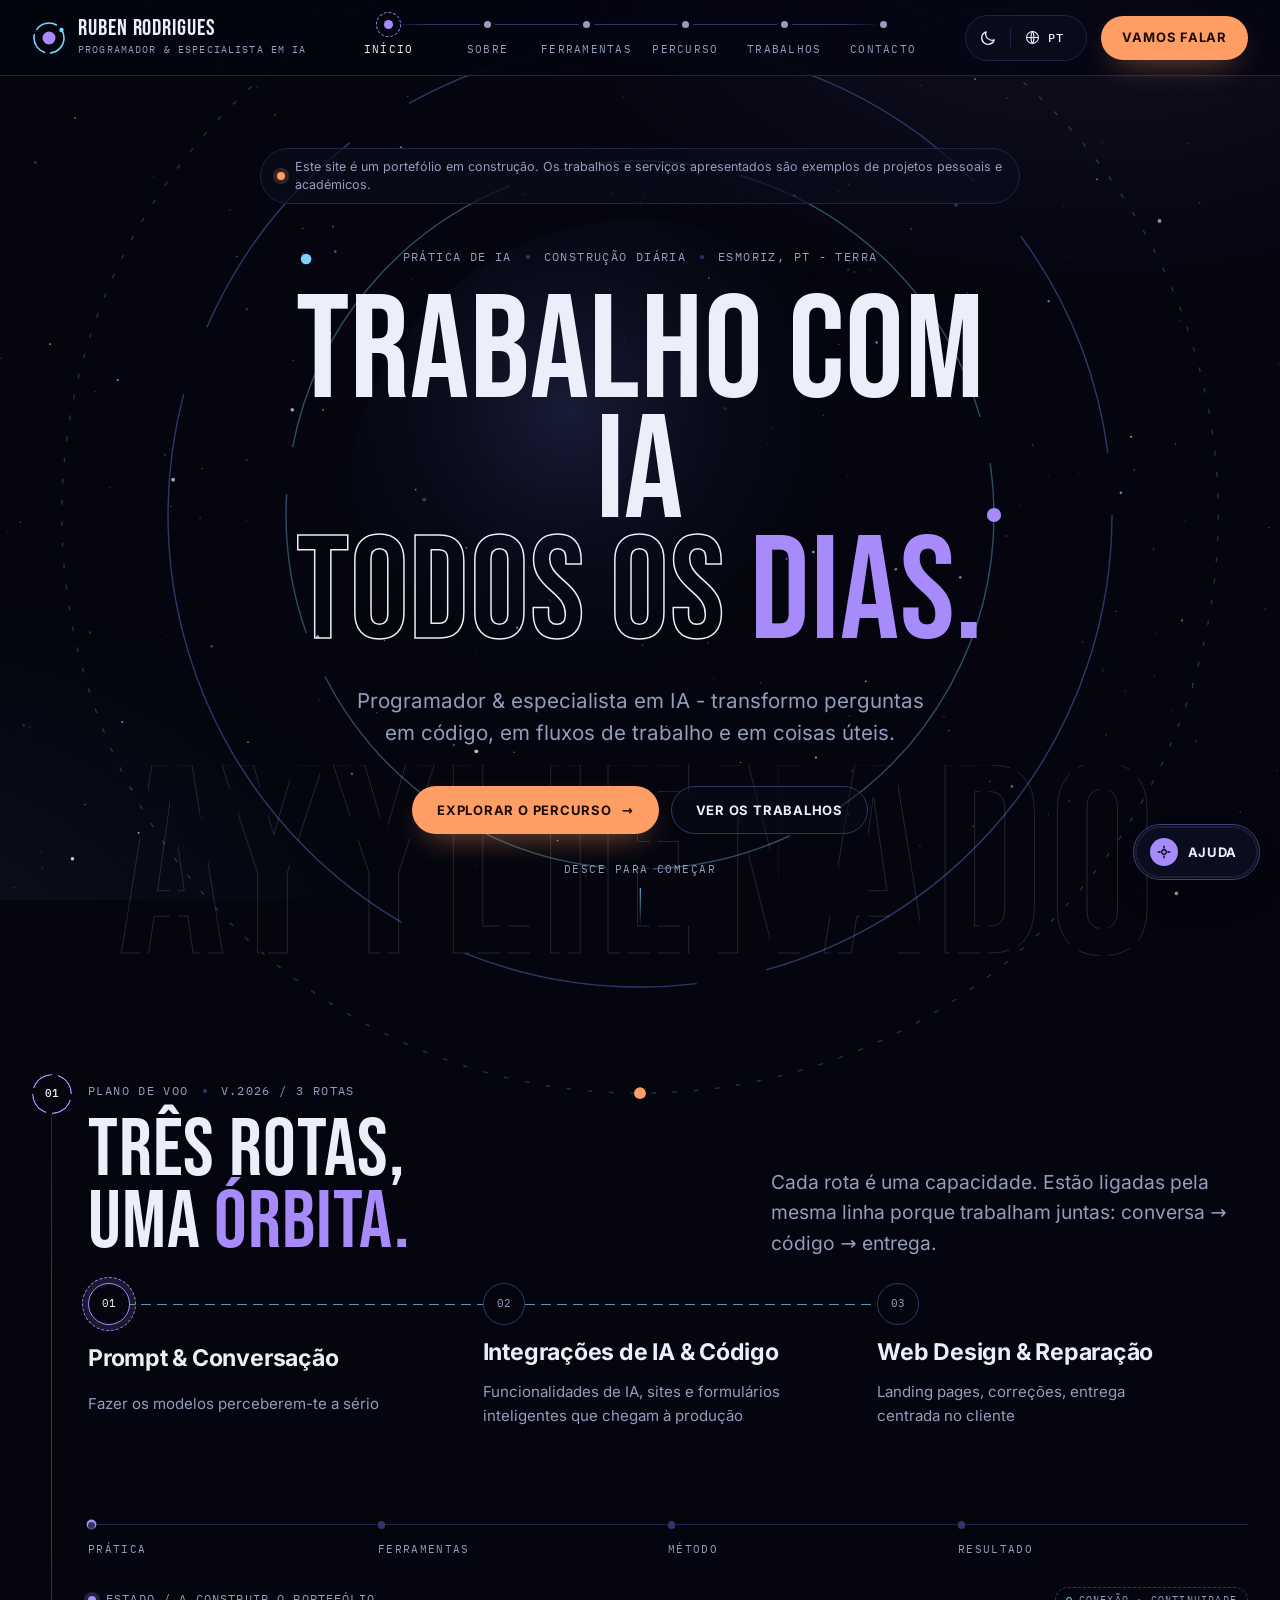
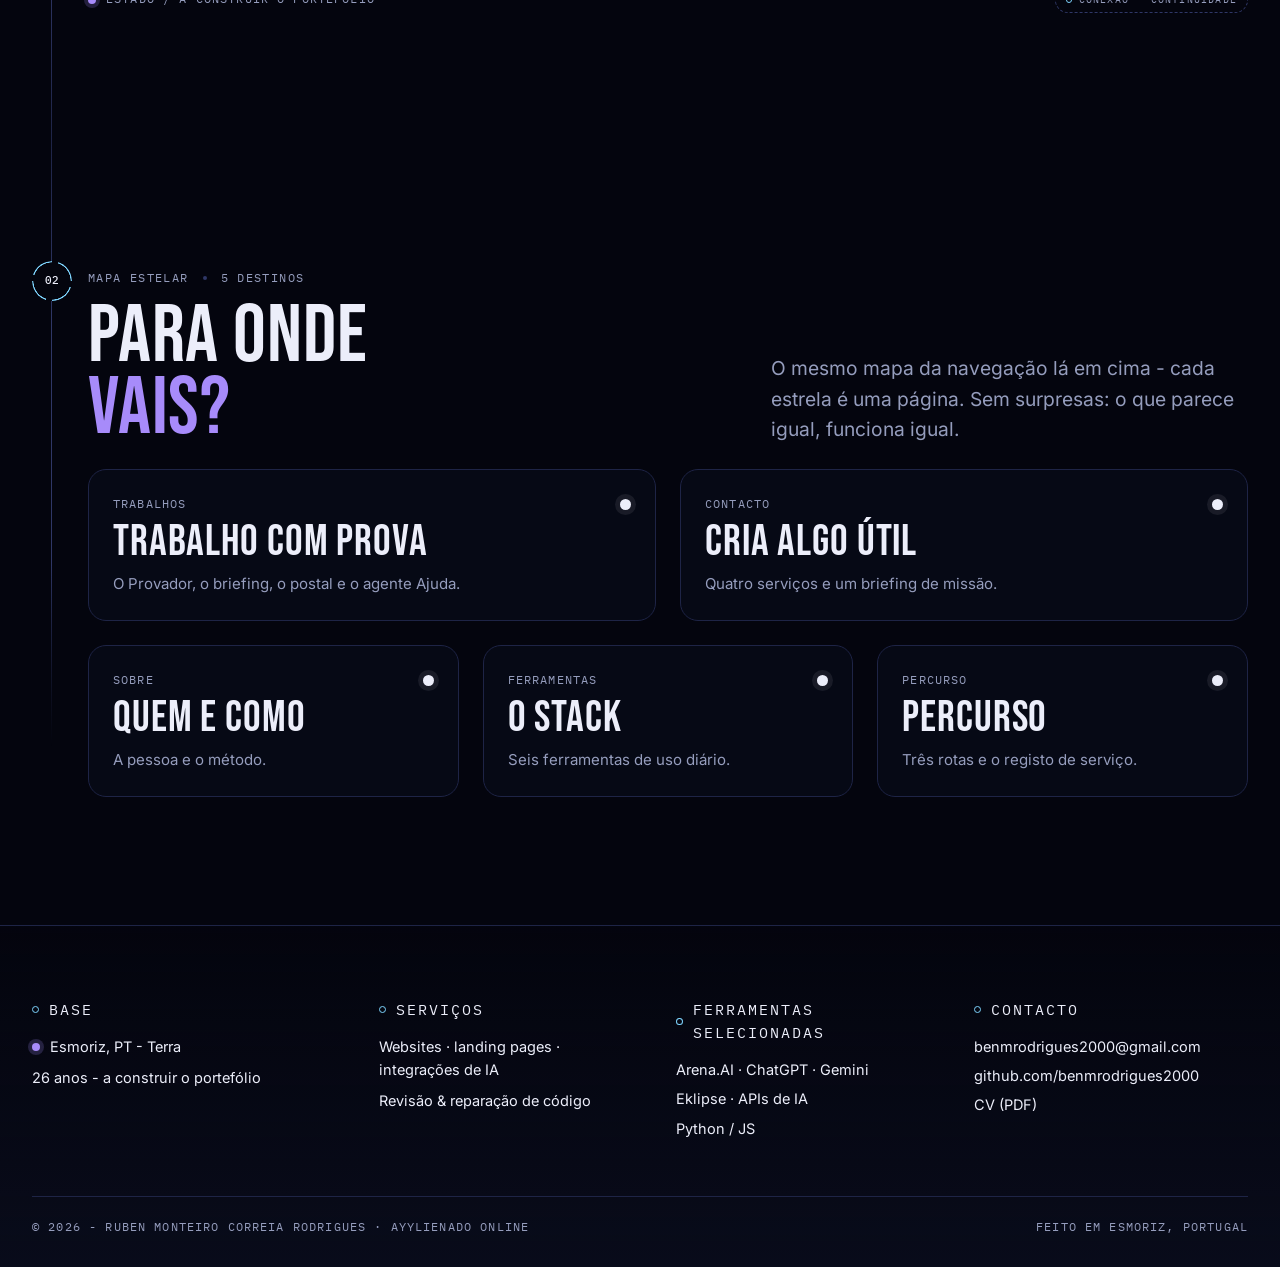
==== commit bf3413c2: "fix: resolve multiple bugs across site (theme flash, fonts, SW, briefing, ajuda, 404) Co-authored-by" ====
--- a/index.html
+++ b/index.html
@@ -3,8 +3,10 @@
 <head>
 <meta charset="utf-8">
 <meta name="viewport" content="width=device-width, initial-scale=1">
-<script>(function(){try{var q=new URLSearchParams(location.search);var l=q.get("lang"),t=q.get("theme"),L=null,T=null;try{L=localStorage.getItem("rr-lang");T=localStorage.getItem("rr-theme")}catch(e){}l=(l==="en"||l==="pt")?l:((L==="en"||L==="pt")?L:"pt");t=(t==="light"||t==="dark")?t:((T==="light"||T==="dark")?T:"dark");var r=document.documentElement;r.setAttribute("data-lang",l);r.setAttribute("lang",l==="en"?"en":"pt-PT");r.setAttribute("data-theme",t)}catch(e){}})();</script>
 <meta name="color-scheme" content="dark">
+<meta name="theme-color" content="#05060F">
+<script>(function(){try{var q=new URLSearchParams(location.search);var l=q.get("lang"),t=q.get("theme"),L=null,T=null;try{L=localStorage.getItem("rr-lang");T=localStorage.getItem("rr-theme")}catch(e){}l=(l==="en"||l==="pt")?l:((L==="en"||L==="pt")?L:"pt");t=(t==="light"||t==="dark")?t:((T==="light"||T==="dark")?T:"dark");var r=document.documentElement;r.setAttribute("data-lang",l);r.setAttribute("lang",l==="en"?"en":"pt-PT");r.setAttribute("data-theme",t);var cs=document.querySelector('meta[name="color-scheme"]');if(cs)cs.content=t==="light"?"light":"dark";var tc=document.querySelector('meta[name="theme-color"]');if(tc)tc.content=t==="light"?"#F3F5FC":"#05060F";}catch(e){}})();</script>
+
 <meta name="author" content="Ruben Monteiro Correia Rodrigues"><link rel="apple-touch-icon" href="apple-touch-icon.png">
 <link rel="icon" type="image/png" sizes="192x192" href="icon-192.png">
 <link rel="manifest" href="manifest.webmanifest">
@@ -16,7 +18,6 @@
 <meta property="og:type" content="website">
 <link rel="icon" type="image/svg+xml" href="favicon.svg">
 <link rel="canonical" href="https://benmrodrigues2000.github.io/">
-<meta name="theme-color" content="#05060F">
 <meta name="view-transition" content="same-origin"/>
 <meta property="og:image" content="https://benmrodrigues2000.github.io/og.jpg">
 <meta property="og:image:width" content="1200"/>
--- a/css/style.css
+++ b/css/style.css
@@ -23,6 +23,7 @@
 
 :root{
   --canvas:#04050E;
+  --bg:var(--canvas);
   --surface:#0A0D1D;
   --surface-2:#10152C;
   --light:#E9EDF8;
@@ -626,7 +627,7 @@
 /* Work cards (briefing / postcard / ajuda previews) */
 .duo{display:grid;grid-template-columns:repeat(2,minmax(0,1fr));gap:var(--gap-mid)}
 .work-card{display:grid;grid-template-rows:auto 1fr;overflow:hidden}
-.work-card .preview{position:relative;padding:28px;min-height:360px !important;background:radial-gradient(120% 90% at 100% 0%,rgba(167,139,250,.12),transparent 60%),var(--canvas);border-bottom:1px solid var(--rule);min-height:300px;display:grid;place-items:center}
+.work-card .preview{position:relative;padding:28px;min-height:360px;background:radial-gradient(120% 90% at 100% 0%,rgba(167,139,250,.12),transparent 60%),var(--canvas);border-bottom:1px solid var(--rule);display:grid;place-items:center}
 .work-card .wc-body{display:grid;gap:14px;padding:26px 28px 28px;align-content:start}
 .work-card .wc-body p{color:var(--muted)}
 .principle-list{display:grid;gap:8px;margin:4px 0 6px}
--- a/css/ajuda.css
+++ b/css/ajuda.css
@@ -136,7 +136,7 @@
 .aj-msg.ag + .aj-msg.me, .aj-msg.me + .aj-msg.ag{margin-top:14px}
 .aj-msg.ag{position:relative}
 .aj-msg.ag::before{content:"";position:absolute;left:-17px;top:16px;width:7px;height:7px;border-radius:50%;
-  border:1.5px solid var(--link);background:var(--bg)}
+  border:1.5px solid var(--link);background:var(--canvas, var(--bg, #04050E))}
 .aj-msg.ag + .aj-msg.ag::before{opacity:0}
 .aj-msg p{margin:0}
 .aj-msg p + p{margin-top:8px}
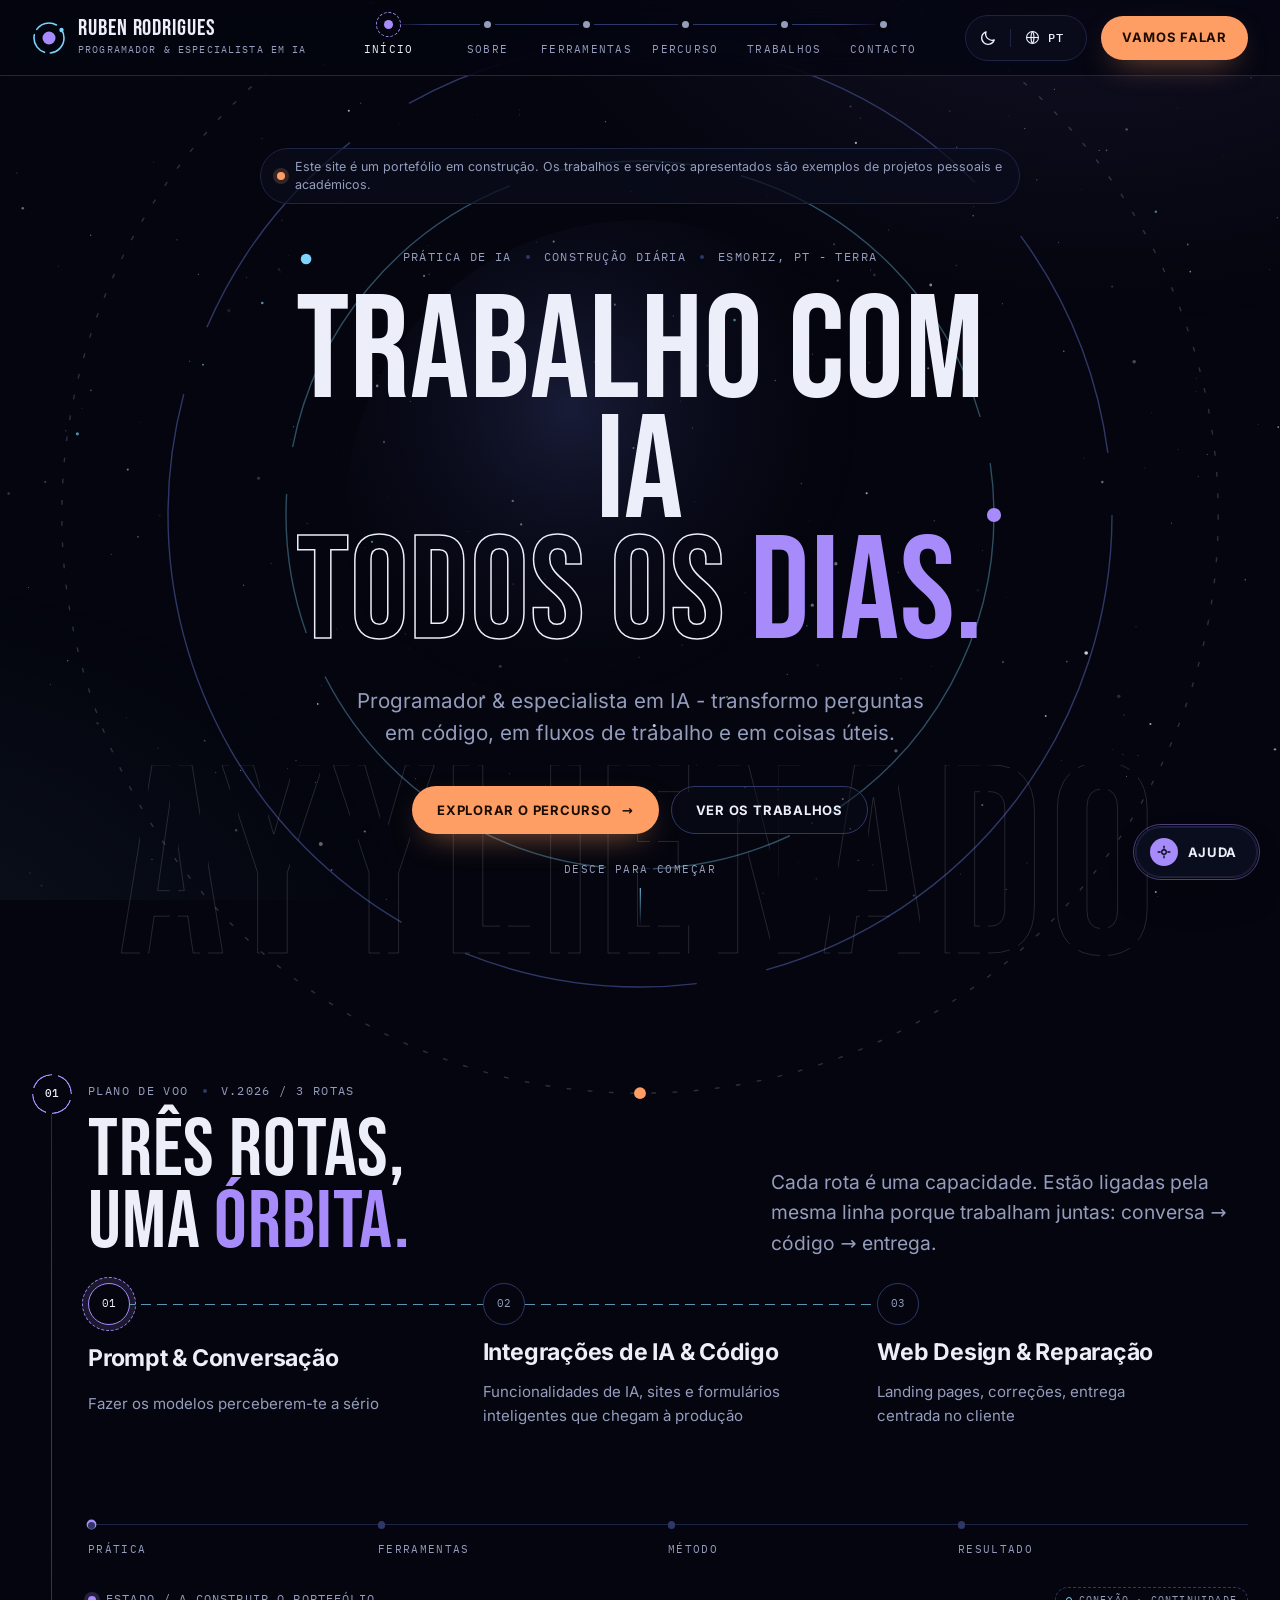
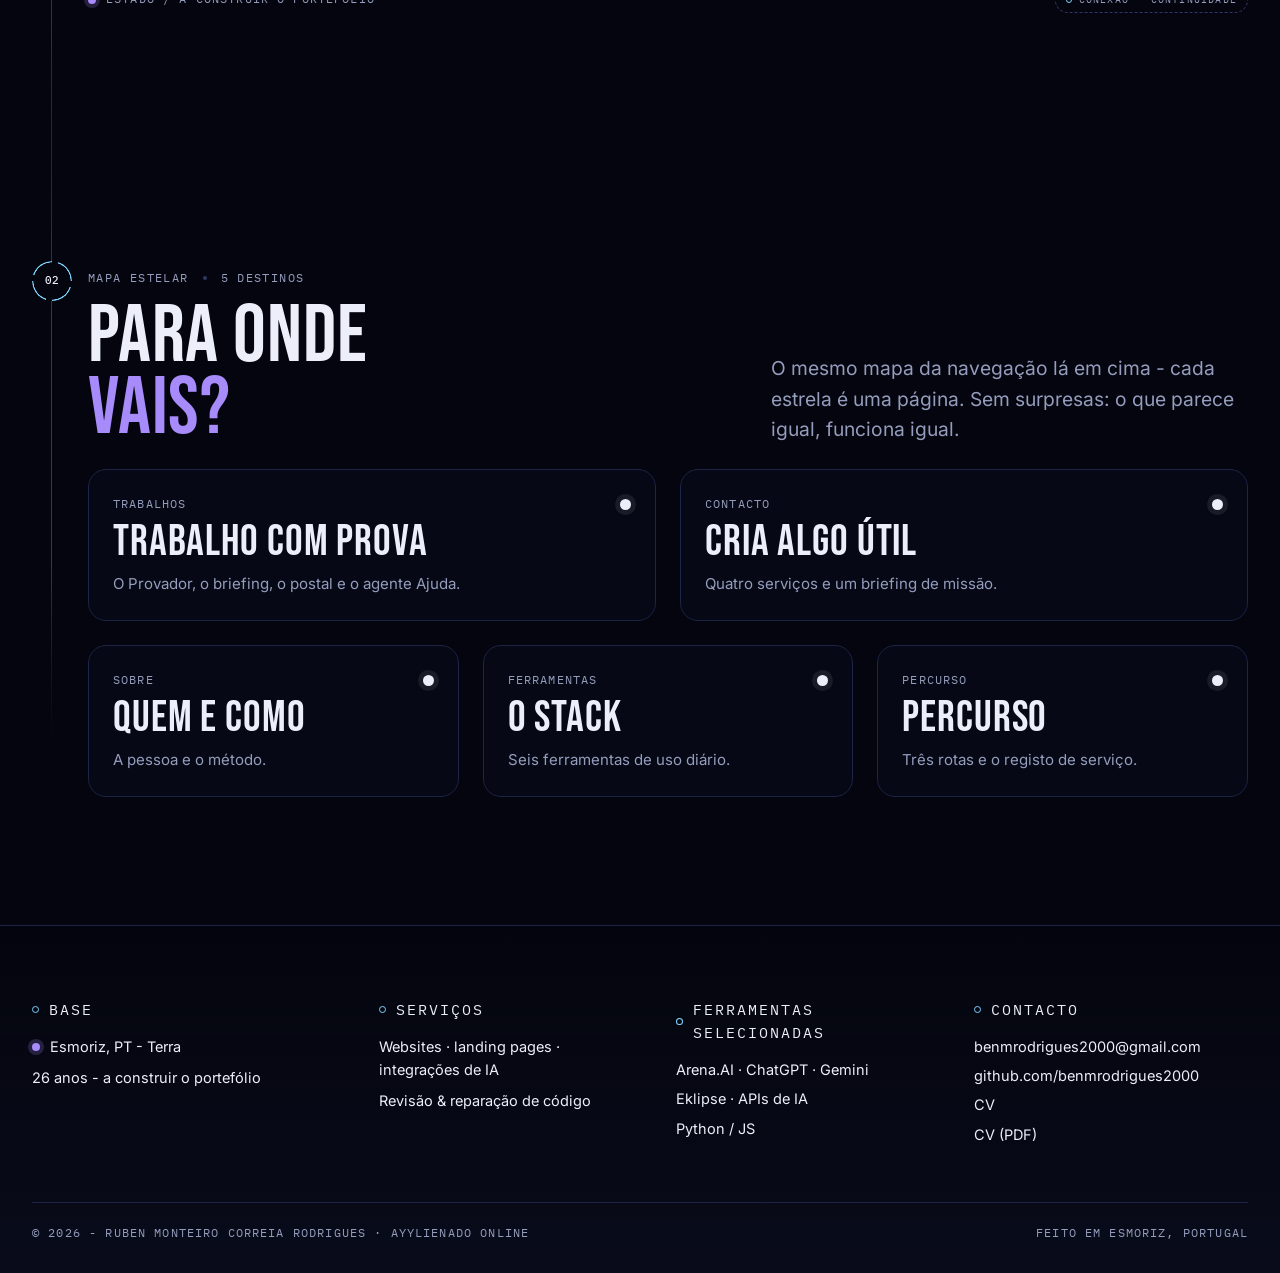
==== commit e4e8e44e: "CV em página + CV em PDF, no sistema visual do site Novo cv.html — o mesmo currículo do cv.pdf, mas " ====
--- a/index.html
+++ b/index.html
@@ -196,6 +196,7 @@
 <ul>
 <li><a href="mailto:benmrodrigues2000@gmail.com">benmrodrigues2000@gmail.com</a></li>
 <li><a href="https://github.com/benmrodrigues2000" rel="noopener" target="_blank">github.com/benmrodrigues2000</a></li>
+<li><a href="cv.html">CV</a></li>
 <li><a href="cv.pdf" download>CV (PDF)</a></li>
 </ul>
 </div>
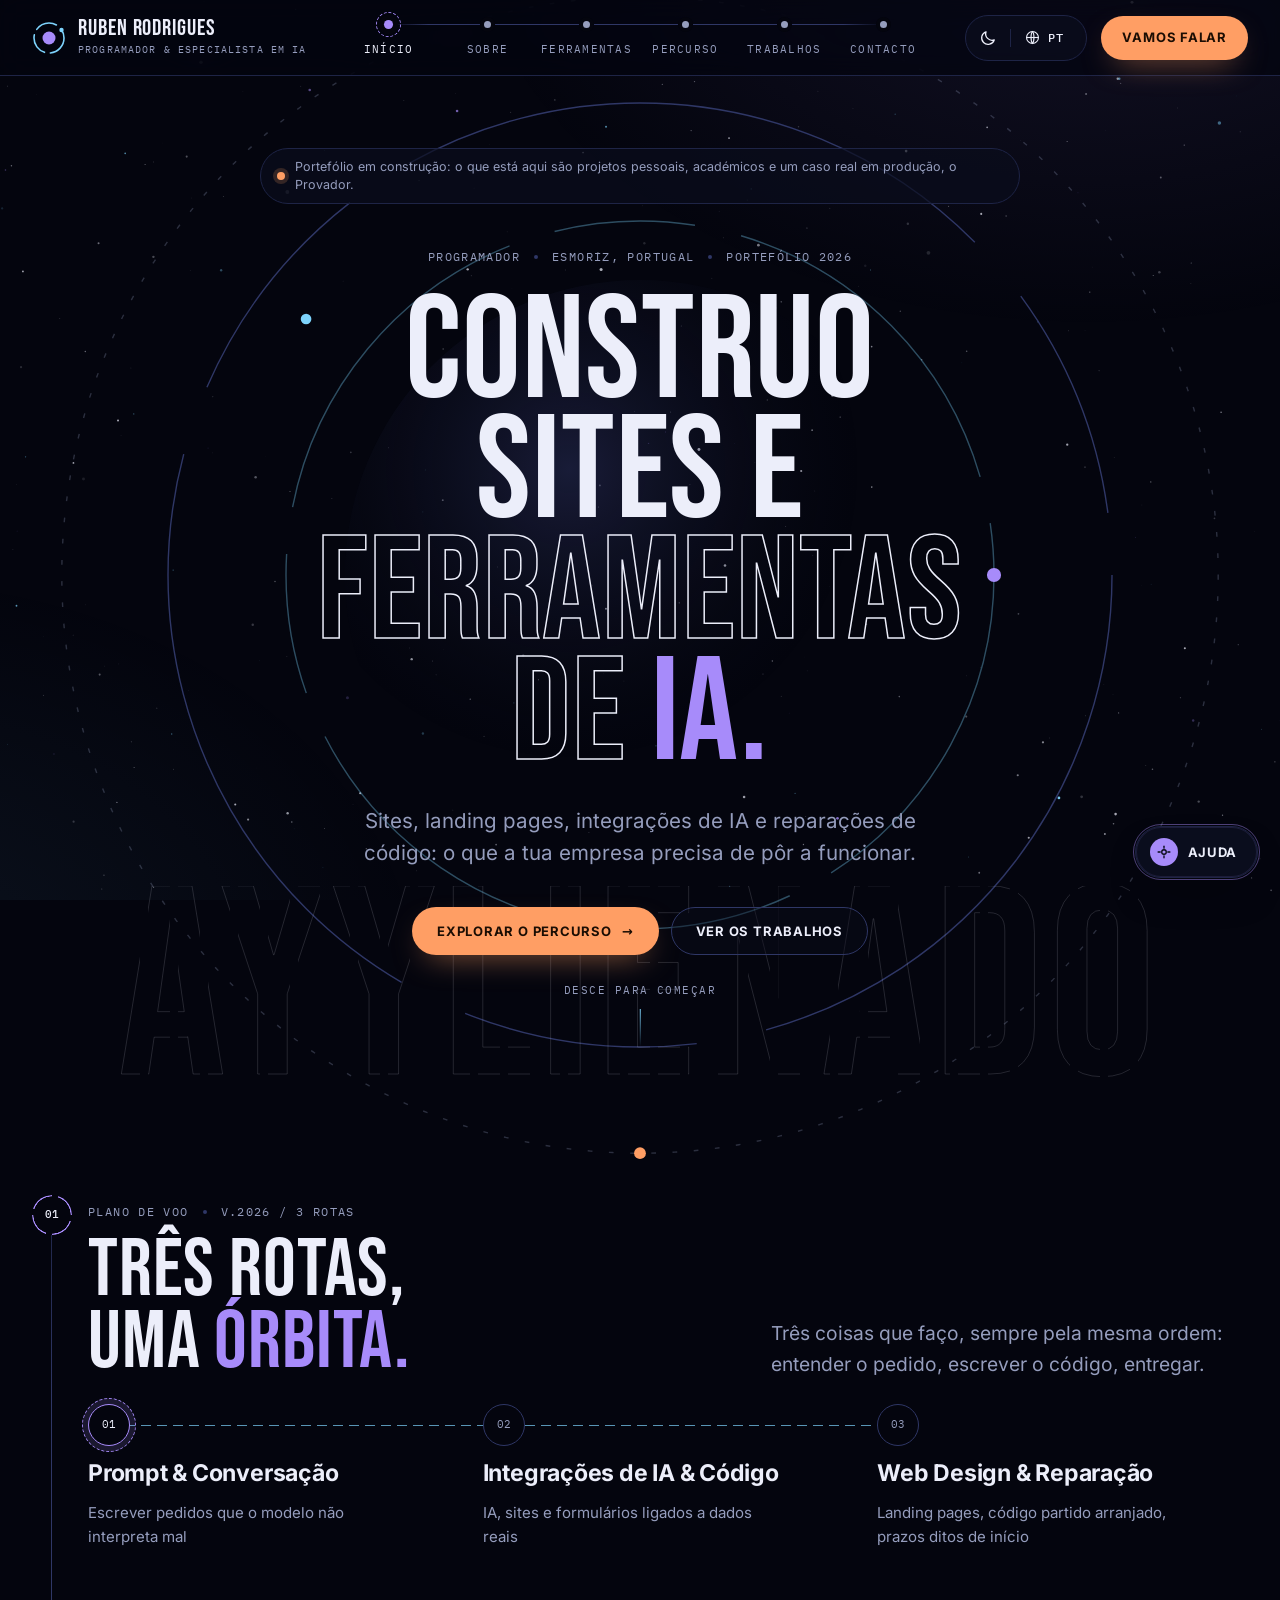
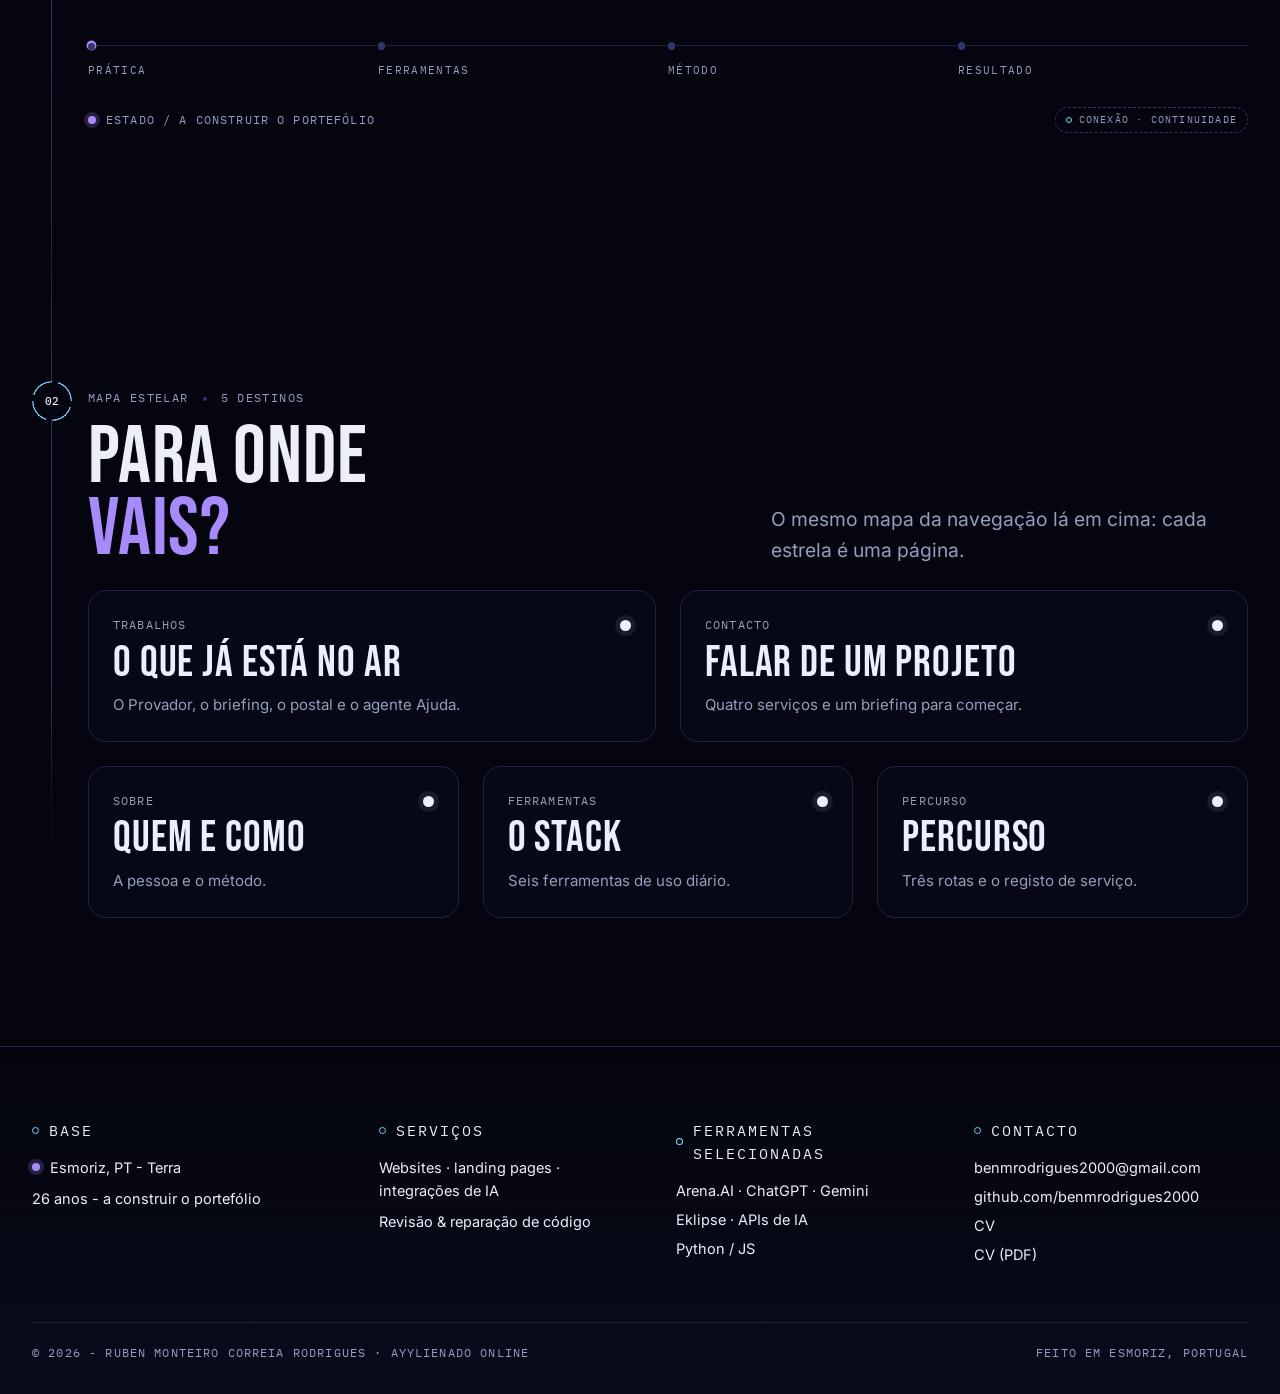
==== commit 8340f68d: "Copy pass + bug sweep across the site Copy (PT/EN kept in step, design untouched): remove the "X isn" ====
--- a/index.html
+++ b/index.html
@@ -10,9 +10,9 @@
 <meta name="author" content="Ruben Monteiro Correia Rodrigues"><link rel="apple-touch-icon" href="apple-touch-icon.png">
 <link rel="icon" type="image/png" sizes="192x192" href="icon-192.png">
 <link rel="manifest" href="manifest.webmanifest">
-<title data-en="Ruben Rodrigues - Developer & AI Specialist">Ruben Rodrigues - Programador & Especialista em IA</title>
+<title data-en="Ruben Rodrigues - Developer &amp; AI Specialist">Ruben Rodrigues - Programador &amp; Especialista em IA</title>
 <meta name="description" content="Programador e especialista em IA em Esmoriz, Portugal. Websites, landing pages e integrações de IA para pequenas empresas." data-en="Developer and AI specialist in Esmoriz, Portugal. Websites, landing pages and AI integrations for small businesses.">
-<meta property="og:title" content="Ruben Rodrigues - Programador & Especialista em IA">
+<meta property="og:title" content="Ruben Rodrigues - Programador &amp; Especialista em IA">
 <meta property="og:description" content="Programador e especialista em IA em Esmoriz, Portugal. Websites, landing pages e integrações de IA para pequenas empresas.">
 <meta property="og:locale" content="pt_PT">
 <meta property="og:type" content="website">
@@ -22,11 +22,11 @@
 <meta property="og:image" content="https://benmrodrigues2000.github.io/og.jpg">
 <meta property="og:image:width" content="1200"/>
 <meta property="og:image:height" content="630"/>
-<meta property="og:image:alt" content="Cartão do portefólio de Ruben Rodrigues: Programador & Especialista em IA, sobre um campo de estrelas">
-<meta name="twitter:image:alt" content="Cartão do portefólio de Ruben Rodrigues: Programador & Especialista em IA, sobre um campo de estrelas">
+<meta property="og:image:alt" content="Cartão do portefólio de Ruben Rodrigues: Programador &amp; Especialista em IA, sobre um campo de estrelas">
+<meta name="twitter:image:alt" content="Cartão do portefólio de Ruben Rodrigues: Programador &amp; Especialista em IA, sobre um campo de estrelas">
 <meta property="og:url" content="https://benmrodrigues2000.github.io/">
 <meta name="twitter:card" content="summary_large_image">
-<meta name="twitter:title" content="Ruben Rodrigues - Programador & Especialista em IA">
+<meta name="twitter:title" content="Ruben Rodrigues - Programador &amp; Especialista em IA">
 <meta name="twitter:description" content="Programador e especialista em IA em Esmoriz, Portugal. Websites, landing pages e integrações de IA para pequenas empresas.">
 <meta name="twitter:image" content="https://benmrodrigues2000.github.io/og.jpg">
 <link rel="stylesheet" href="fonts.css"/>
@@ -91,14 +91,14 @@
 </div>
 <div aria-hidden="true" class="hero-word">AYYLIENADO</div>
 <div class="wrap hero-inner">
-<p class="notice"><i aria-hidden="true"></i><span><span class="pt">Este site é um portefólio em construção. Os trabalhos e serviços apresentados são exemplos de projetos pessoais e académicos.</span><span class="en">This website is a portfolio under construction. The work and services shown are examples of personal and academic projects.</span></span></p>
+<p class="notice"><i aria-hidden="true"></i><span><span class="pt">Portefólio em construção: o que está aqui são projetos pessoais, académicos e um caso real em produção, o Provador.</span><span class="en">Portfolio under construction: what you see here is personal and academic projects, plus one live case, O Provador.</span></span></p>
 <div class="eyebrow">
-<span><span class="pt">Prática de IA</span><span class="en">AI practice</span></span><i class="dot" aria-hidden="true"></i>
-<span><span class="pt">Construção diária</span><span class="en">Building daily</span></span><i class="dot" aria-hidden="true"></i>
-<span><span class="pt">Esmoriz, PT - Terra</span><span class="en">Esmoriz, PT - Earth</span></span>
-</div>
-<h1><span class="pt">Trabalho com IA <em>todos os <span class="fill">dias.</span></em></span><span class="en">I work with AI <em>every single <span class="fill">day.</span></em></span></h1>
-<p class="hero-sub"><span class="pt">Programador &amp; especialista em IA - transformo perguntas em código, em fluxos de trabalho e em coisas úteis.</span><span class="en">Developer &amp; AI specialist - I turn questions into code, into workflows and into useful things.</span></p>
+<span><span class="pt">Programador</span><span class="en">Developer</span></span><i class="dot" aria-hidden="true"></i>
+<span><span class="pt">Esmoriz, Portugal</span><span class="en">Esmoriz, Portugal</span></span><i class="dot" aria-hidden="true"></i>
+<span><span class="pt">Portefólio 2026</span><span class="en">Portfolio 2026</span></span>
+</div>
+<h1><span class="pt">Construo sites e <em>ferramentas de <span class="fill">IA.</span></em></span><span class="en">I build websites and <em>AI <span class="fill">tools.</span></em></span></h1>
+<p class="hero-sub"><span class="pt">Sites, landing pages, integrações de IA e reparações de código: o que a tua empresa precisa de pôr a funcionar.</span><span class="en">Websites, landing pages, AI integrations and code repairs: whatever your business needs working again.</span></p>
 <div class="hero-actions">
 <a class="btn btn-primary" href="percurso.html"><span class="pt">Explorar o percurso</span><span class="en">Explore the journey</span> <span class="arrow">→</span></a>
 <a class="btn btn-ghost" href="trabalhos.html"><span class="pt">Ver os trabalhos</span><span class="en">See the work</span></a>
@@ -115,25 +115,25 @@
 <div class="eyebrow"><span><span class="pt">Plano de voo</span><span class="en">Flight plan</span></span><i class="dot"></i><span><span class="pt">v.2026 / 3 rotas</span><span class="en">v.2026 / 3 routes</span></span></div>
 <h2 class="h2" id="plano-title"><span class="pt">Três rotas,<br>uma <em>órbita.</em></span><span class="en">Three routes,<br>one <em>orbit.</em></span></h2>
 </div>
-<p class="lead"><span class="pt">Cada rota é uma capacidade. Estão ligadas pela mesma linha porque trabalham juntas: conversa → código → entrega.</span><span class="en">Each route is a capability. They share one line because they work together: conversation → code → delivery.</span></p>
+<p class="lead"><span class="pt">Três coisas que faço, sempre pela mesma ordem: entender o pedido, escrever o código, entregar.</span><span class="en">Three things I do, in the same order every time: understand the request, write the code, hand it over.</span></p>
 </header>
 <div class="routes rv">
 <a class="route is-live" href="percurso.html">
 <span class="r-dot">01</span>
 <span class="r-label"><span class="pt">Prompt &amp; Conversação</span><span class="en">Prompt &amp; Conversation</span></span>
-<span class="r-note"><span class="pt">Fazer os modelos perceberem-te a sério</span><span class="en">Getting models to actually understand you</span></span>
+<span class="r-note"><span class="pt">Escrever pedidos que o modelo não interpreta mal</span><span class="en">Writing requests a model can't misread</span></span>
 <span class="r-go"><span class="pt">Abrir rota</span><span class="en">Open route</span> →</span>
 </a>
 <a class="route" href="percurso.html">
 <span class="r-dot">02</span>
 <span class="r-label"><span class="pt">Integrações de IA &amp; Código</span><span class="en">AI &amp; Code Integrations</span></span>
-<span class="r-note"><span class="pt">Funcionalidades de IA, sites e formulários inteligentes que chegam à produção</span><span class="en">AI features, sites and smart forms that reach production</span></span>
+<span class="r-note"><span class="pt">IA, sites e formulários ligados a dados reais</span><span class="en">AI, sites and forms wired to real data</span></span>
 <span class="r-go"><span class="pt">Abrir rota</span><span class="en">Open route</span> →</span>
 </a>
 <a class="route" href="percurso.html">
 <span class="r-dot">03</span>
 <span class="r-label"><span class="pt">Web Design &amp; Reparação</span><span class="en">Web Design &amp; Repair</span></span>
-<span class="r-note"><span class="pt">Landing pages, correções, entrega centrada no cliente</span><span class="en">Landing pages, fixes, delivery centred on the client</span></span>
+<span class="r-note"><span class="pt">Landing pages, código partido arranjado, prazos ditos de início</span><span class="en">Landing pages, broken code fixed, deadlines stated up front</span></span>
 <span class="r-go"><span class="pt">Abrir rota</span><span class="en">Open route</span> →</span>
 </a>
 </div>
@@ -158,11 +158,11 @@
 <div class="eyebrow"><span><span class="pt">Mapa estelar</span><span class="en">Star chart</span></span><i class="dot"></i><span><span class="pt">5 destinos</span><span class="en">5 destinations</span></span></div>
 <h2 class="h2" id="mapa-title"><span class="pt">Para onde<br><em>vais?</em></span><span class="en">Where are<br>you <em>headed?</em></span></h2>
 </div>
-<p class="lead"><span class="pt">O mesmo mapa da navegação lá em cima - cada estrela é uma página. Sem surpresas: o que parece igual, funciona igual.</span><span class="en">The same map as the navigation up top - each star is a page. No surprises: what looks alike, works alike.</span></p>
+<p class="lead"><span class="pt">O mesmo mapa da navegação lá em cima: cada estrela é uma página.</span><span class="en">The same map as the navigation up top: each star is a page.</span></p>
 </header>
 <div class="chart rv">
-<a href="trabalhos.html"><span class="c-top"><span class="mono"><span class="pt">Trabalhos</span><span class="en">Work</span></span><i class="c-star"></i></span><span class="c-name"><span class="pt">Trabalho com prova</span><span class="en">Work with proof</span></span><span class="c-note"><span class="pt">O Provador, o briefing, o postal e o agente Ajuda.</span><span class="en">O Provador, the briefing, the postcard and the Ajuda agent.</span></span></a>
-<a href="contacto.html"><span class="c-top"><span class="mono"><span class="pt">Contacto</span><span class="en">Contact</span></span><i class="c-star"></i></span><span class="c-name"><span class="pt">Cria algo útil</span><span class="en">Make something useful</span></span><span class="c-note"><span class="pt">Quatro serviços e um briefing de missão.</span><span class="en">Four services and a mission briefing.</span></span></a>
+<a href="trabalhos.html"><span class="c-top"><span class="mono"><span class="pt">Trabalhos</span><span class="en">Work</span></span><i class="c-star"></i></span><span class="c-name"><span class="pt">O que já está no ar</span><span class="en">What's already live</span></span><span class="c-note"><span class="pt">O Provador, o briefing, o postal e o agente Ajuda.</span><span class="en">O Provador, the briefing, the postcard and the Ajuda agent.</span></span></a>
+<a href="contacto.html"><span class="c-top"><span class="mono"><span class="pt">Contacto</span><span class="en">Contact</span></span><i class="c-star"></i></span><span class="c-name"><span class="pt">Falar de um projeto</span><span class="en">Talk about a project</span></span><span class="c-note"><span class="pt">Quatro serviços e um briefing para começar.</span><span class="en">Four services and a briefing to start with.</span></span></a>
 <a href="sobre.html"><span class="c-top"><span class="mono"><span class="pt">Sobre</span><span class="en">About</span></span><i class="c-star"></i></span><span class="c-name"><span class="pt">Quem e como</span><span class="en">Who &amp; how</span></span><span class="c-note"><span class="pt">A pessoa e o método.</span><span class="en">The person and the method.</span></span></a>
 <a href="ferramentas.html"><span class="c-top"><span class="mono"><span class="pt">Ferramentas</span><span class="en">Tools</span></span><i class="c-star"></i></span><span class="c-name"><span class="pt">O stack</span><span class="en">The stack</span></span><span class="c-note"><span class="pt">Seis ferramentas de uso diário.</span><span class="en">Six tools in daily use.</span></span></a>
 <a href="percurso.html"><span class="c-top"><span class="mono"><span class="pt">Percurso</span><span class="en">Journey</span></span><i class="c-star"></i></span><span class="c-name"><span class="pt">Percurso</span><span class="en">Journey</span></span><span class="c-note"><span class="pt">Três rotas e o registo de serviço.</span><span class="en">Three routes and the service record.</span></span></a>
--- a/css/style.css
+++ b/css/style.css
@@ -37,7 +37,8 @@
   /* Similarity: meaning-bound colours */
   --state:#A78BFA;          /* violet — here / selected / live */
   --link:#7DD3FC;           /* cyan   — connection */
-  --act:#FF9E64;            /* coral  — action */
+  --act:#FF9E64;            /* coral  — action (fills) */
+  --act-text:#FF9E64;       /* coral as text — meets contrast on dark */
   --act-ink:#1B0D03;
 
   /* Legacy aliases (ajuda.css + older components read these) */
@@ -730,7 +731,7 @@
 .contact-title{font-family:var(--font-display);font-weight:400;font-size:clamp(80px,12vw,190px);line-height:.8;text-transform:uppercase;letter-spacing:.005em}
 .contact-title span.l{display:block}
 .contact-title span.l:nth-child(2){color:transparent;-webkit-text-stroke:1.5px var(--ink)}
-.contact-title span.l:nth-child(3){color:var(--act)}
+.contact-title span.l:nth-child(3){color:var(--act-text)}
 /* Channels: one region; primary action alone in coral = focal point */
 .channels{padding:22px;display:grid;gap:10px}
 .channels .btn{width:100%;justify-content:space-between}
@@ -821,6 +822,9 @@
   --link:#0B77A8;
   --act:#E8742F;
   --act-ink:#1B0D03;
+  /* #E8742F is only 2.77:1 as text on the light canvas; this keeps the coral
+     hue while reaching 4.76:1 (AA for text of any size). */
+  --act-text:#B94A0C;
   --accent-fill:#A78BFA;
   scrollbar-color:#C4CADD #F3F5FC;
 }
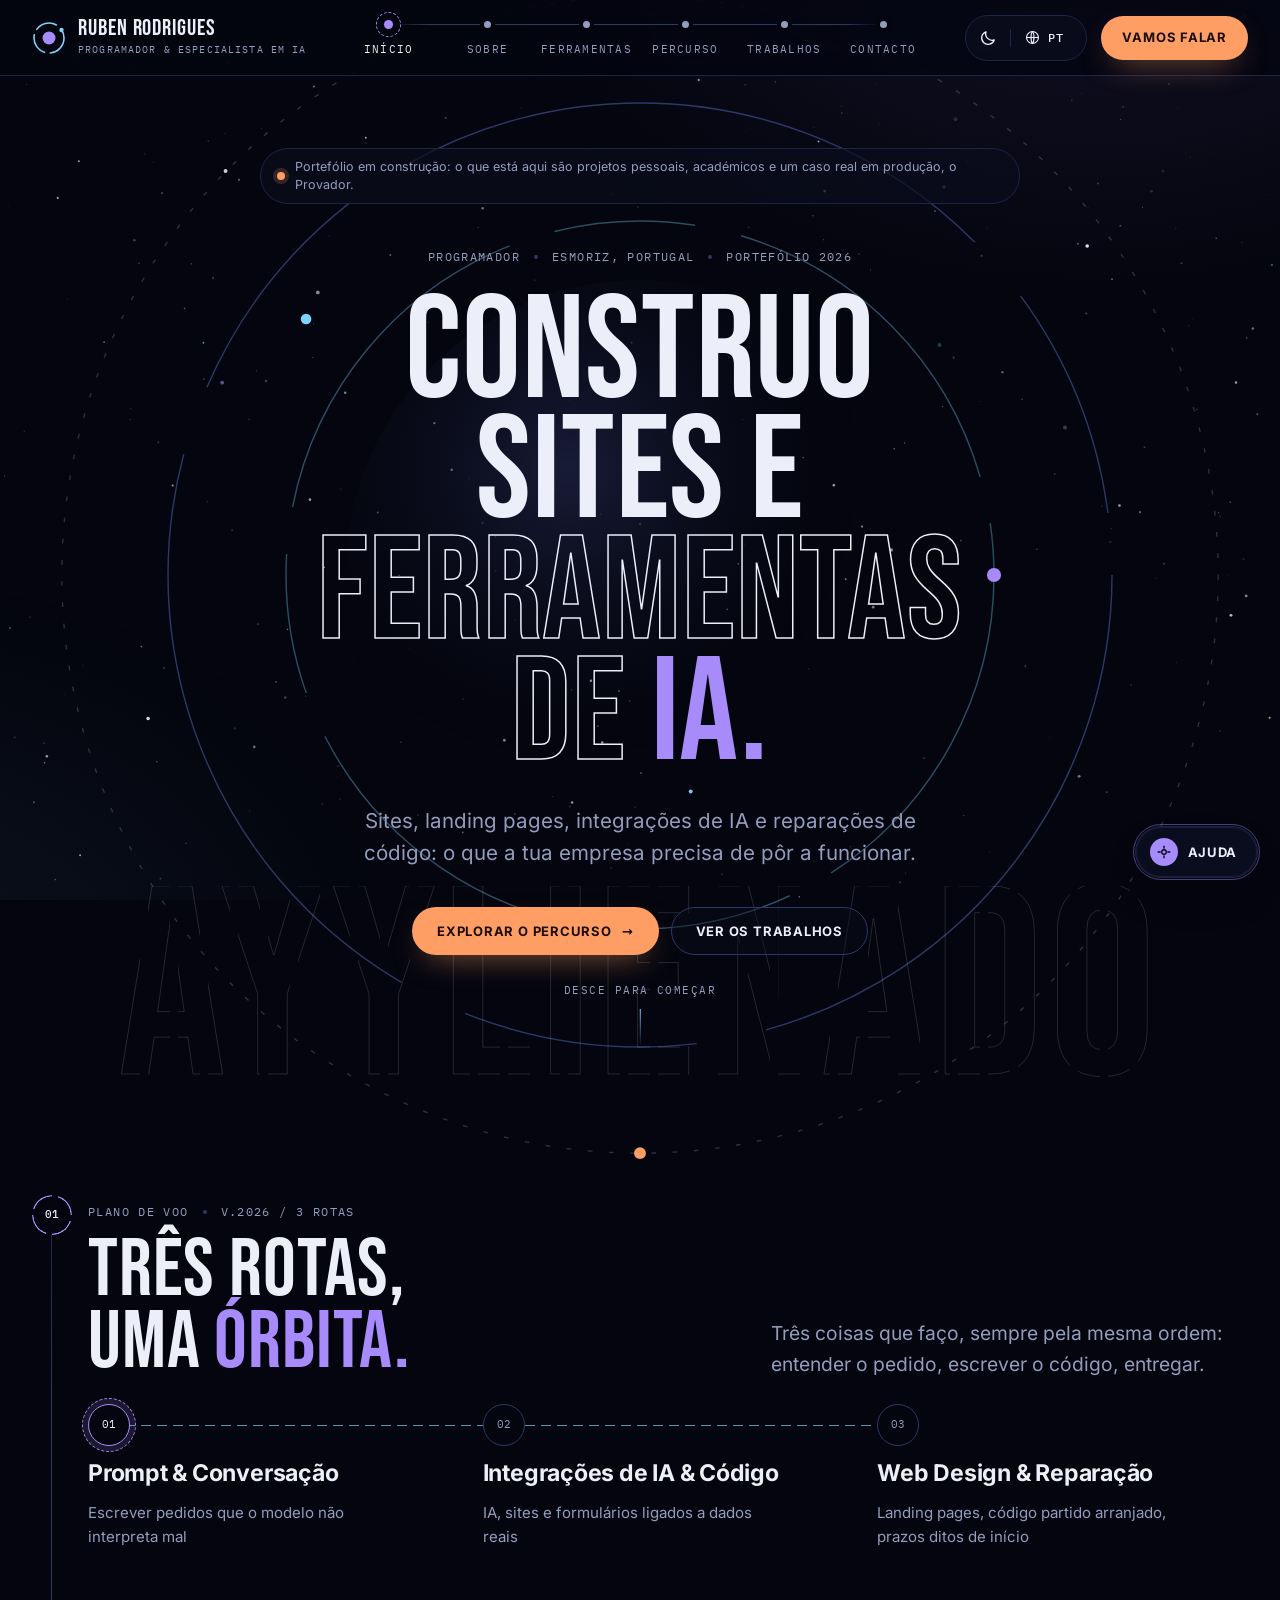
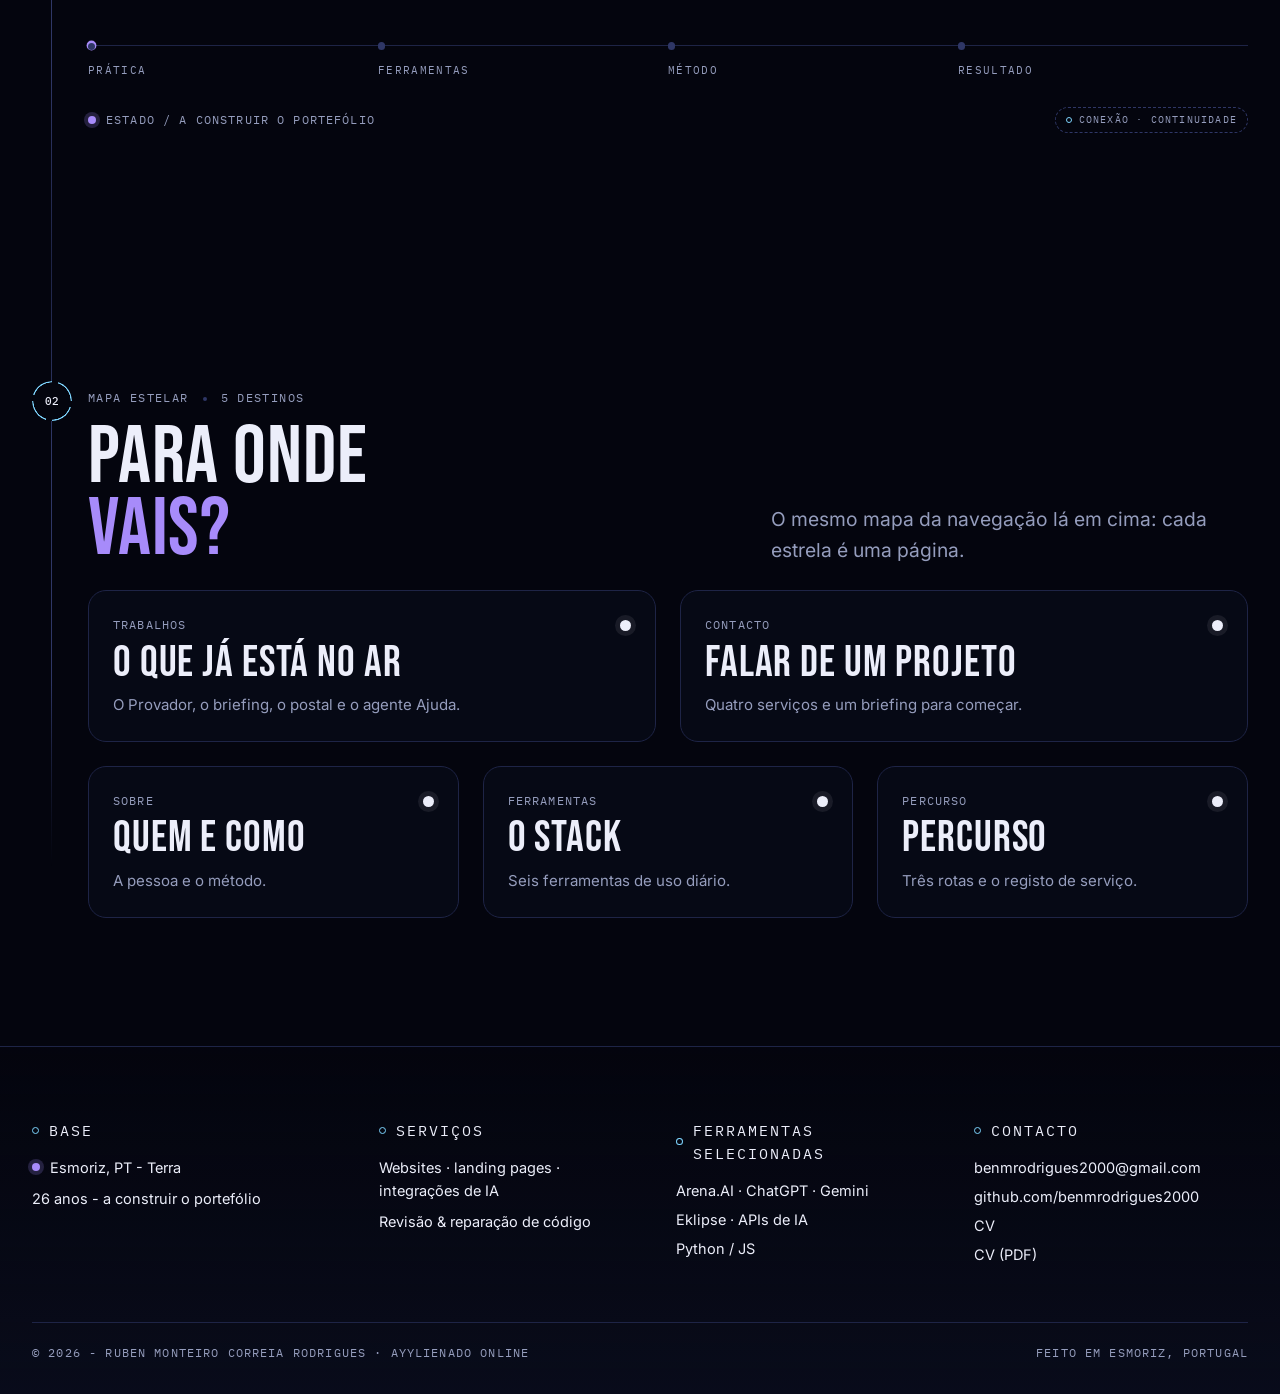
==== commit e0015ed8: "Perf: defer scripts, lazy-load Ajuda, preload fonts, cheaper canvases - Lazy-load js/ajuda.js (~70KB" ====
--- a/index.html
+++ b/index.html
@@ -29,9 +29,12 @@
 <meta name="twitter:title" content="Ruben Rodrigues - Programador &amp; Especialista em IA">
 <meta name="twitter:description" content="Programador e especialista em IA em Esmoriz, Portugal. Websites, landing pages e integrações de IA para pequenas empresas.">
 <meta name="twitter:image" content="https://benmrodrigues2000.github.io/og.jpg">
+<link rel="preload" href="fonts/inter-400_700-latin.woff2" as="font" type="font/woff2" crossorigin>
+<link rel="preload" href="fonts/bebas-neue-400-latin.woff2" as="font" type="font/woff2" crossorigin>
 <link rel="stylesheet" href="fonts.css"/>
 <link rel="stylesheet" href="css/style.css">
-<link rel="stylesheet" href="css/ajuda.css">
+<link rel="stylesheet" href="css/ajuda.css" media="print" onload="this.media='all'">
+<noscript><link rel="stylesheet" href="css/ajuda.css"></noscript>
 <script type="application/ld+json">{"@context": "https://schema.org", "@type": "Person", "name": "Ruben Monteiro Correia Rodrigues", "alternateName": "AYYLIENADO", "jobTitle": "Programador & Especialista em IA", "email": "mailto:benmrodrigues2000@gmail.com", "url": "https://benmrodrigues2000.github.io/", "sameAs": ["https://github.com/benmrodrigues2000", "https://freedomoutdoor.pt/provador"], "address": {"@type": "PostalAddress", "addressLocality": "Esmoriz", "addressCountry": "PT"}}</script>
 
 
@@ -208,8 +211,7 @@
 </div>
 </footer>
 
-<script src="js/controls.js"></script>
-<script src="js/main.js"></script>
-<script src="js/ajuda.js"></script>
+<script src="js/controls.js" defer></script>
+<script src="js/main.js" defer></script>
 </body>
 </html>
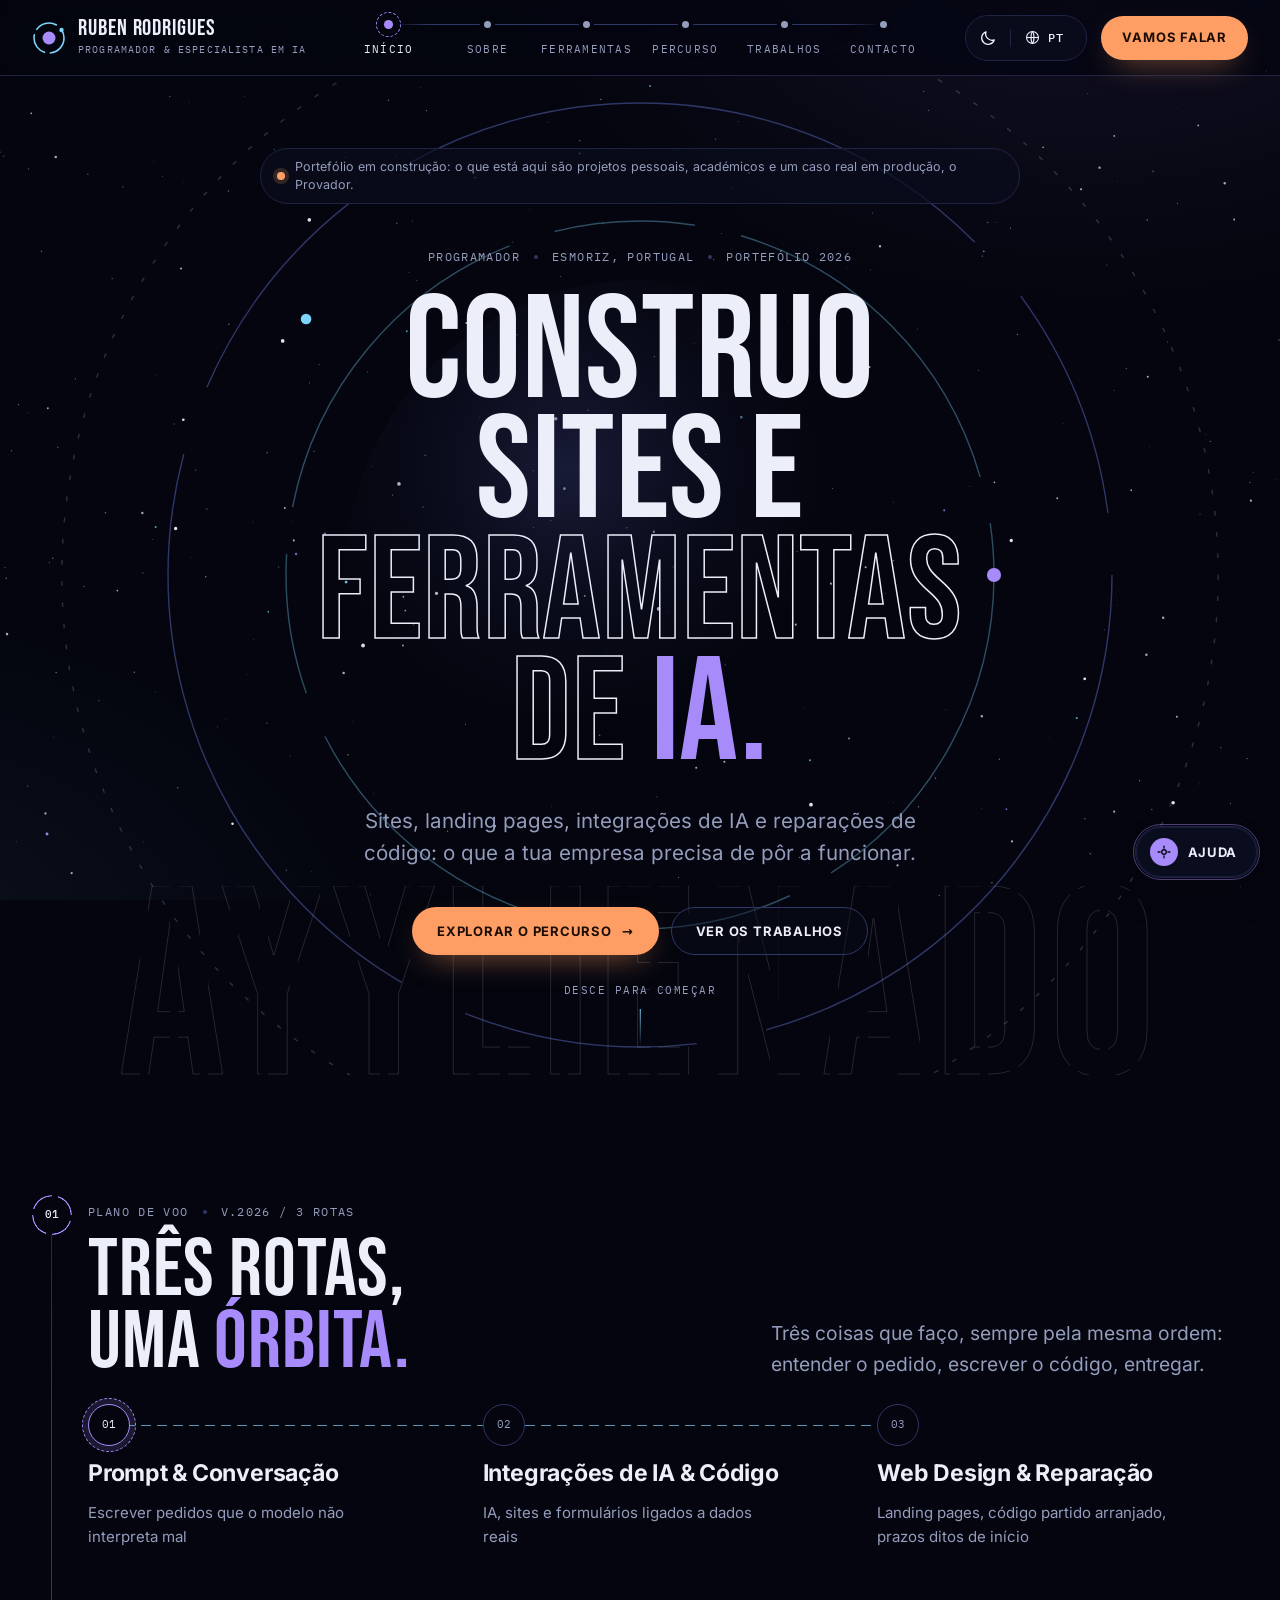
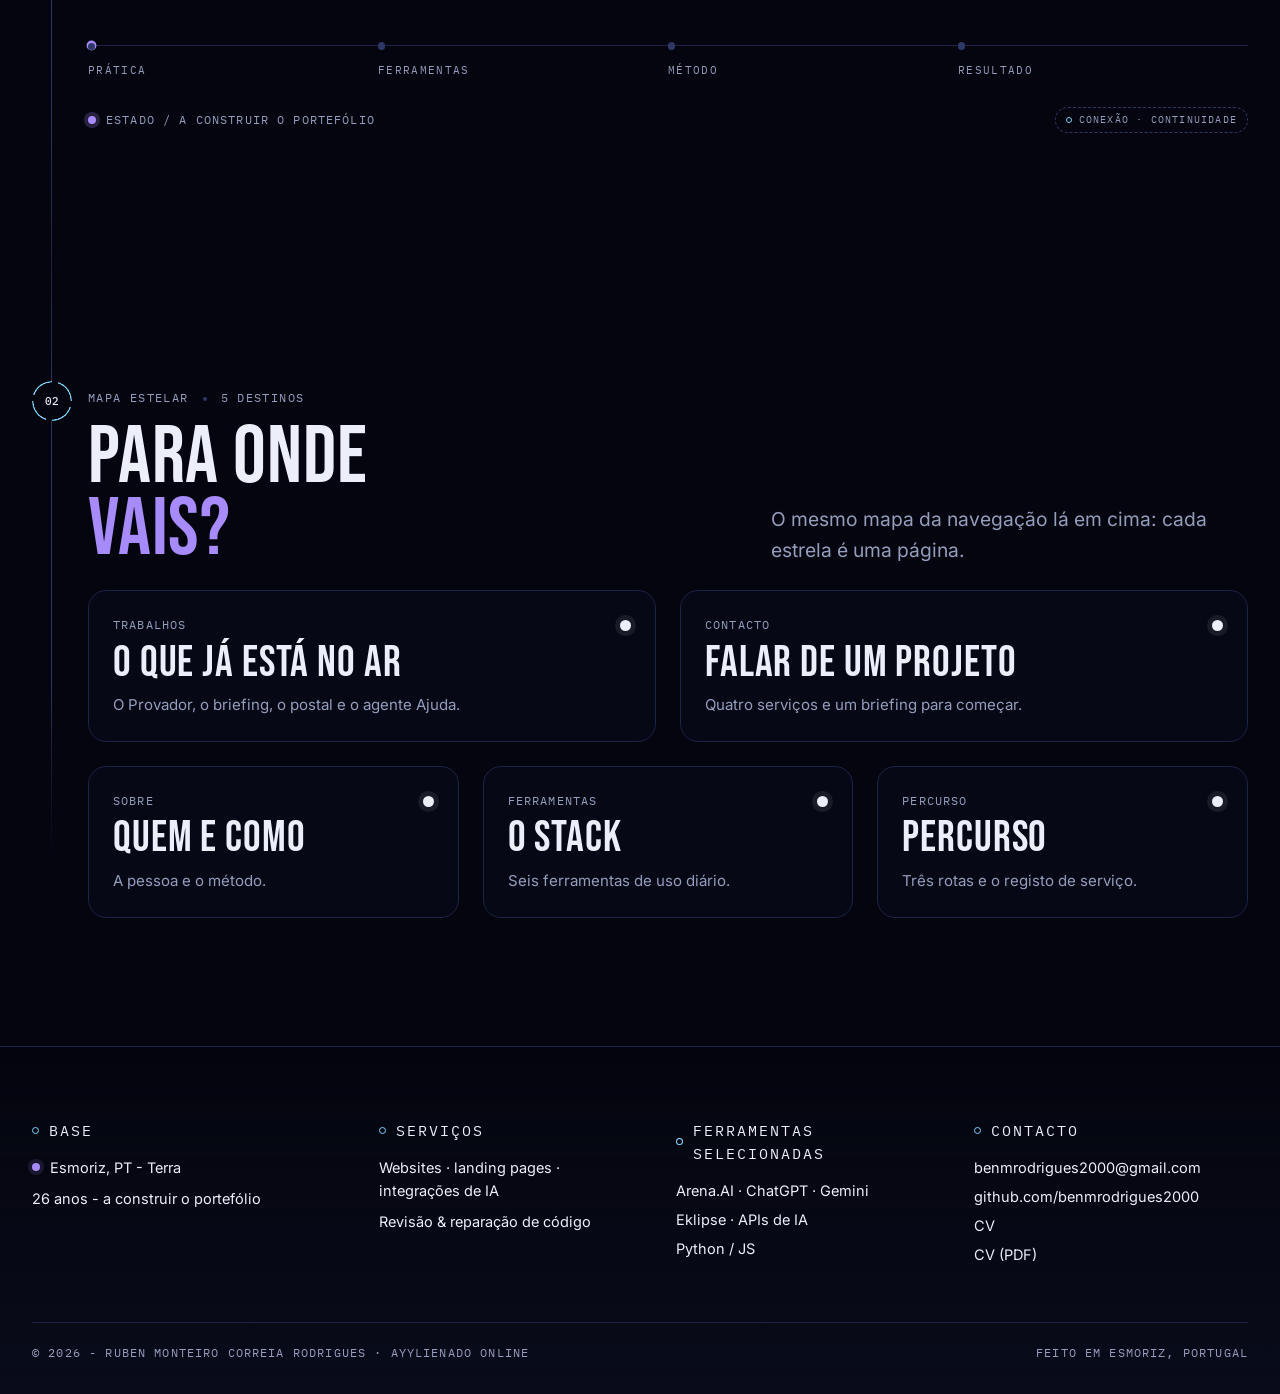
==== commit b513cb5b: "Speed up scrolling and shrink the image payload. Stop the starfield from redrawing every frame under" ====
--- a/index.html
+++ b/index.html
@@ -2,7 +2,7 @@
 <html lang="pt-PT" data-lang="pt" data-theme="dark">
 <head>
 <meta charset="utf-8">
-<meta name="viewport" content="width=device-width, initial-scale=1">
+<meta name="viewport" content="width=device-width, initial-scale=1, viewport-fit=cover">
 <meta name="color-scheme" content="dark">
 <meta name="theme-color" content="#05060F">
 <script>(function(){try{var q=new URLSearchParams(location.search);var l=q.get("lang"),t=q.get("theme"),L=null,T=null;try{L=localStorage.getItem("rr-lang");T=localStorage.getItem("rr-theme")}catch(e){}l=(l==="en"||l==="pt")?l:((L==="en"||L==="pt")?L:"pt");t=(t==="light"||t==="dark")?t:((T==="light"||T==="dark")?T:"dark");var r=document.documentElement;r.setAttribute("data-lang",l);r.setAttribute("lang",l==="en"?"en":"pt-PT");r.setAttribute("data-theme",t);var cs=document.querySelector('meta[name="color-scheme"]');if(cs)cs.content=t==="light"?"light":"dark";var tc=document.querySelector('meta[name="theme-color"]');if(tc)tc.content=t==="light"?"#F3F5FC":"#05060F";}catch(e){}})();</script>
@@ -33,8 +33,7 @@
 <link rel="preload" href="fonts/bebas-neue-400-latin.woff2" as="font" type="font/woff2" crossorigin>
 <link rel="stylesheet" href="fonts.css"/>
 <link rel="stylesheet" href="css/style.css">
-<link rel="stylesheet" href="css/ajuda.css" media="print" onload="this.media='all'">
-<noscript><link rel="stylesheet" href="css/ajuda.css"></noscript>
+<link rel="stylesheet" href="css/ajuda.css">
 <script type="application/ld+json">{"@context": "https://schema.org", "@type": "Person", "name": "Ruben Monteiro Correia Rodrigues", "alternateName": "AYYLIENADO", "jobTitle": "Programador & Especialista em IA", "email": "mailto:benmrodrigues2000@gmail.com", "url": "https://benmrodrigues2000.github.io/", "sameAs": ["https://github.com/benmrodrigues2000", "https://freedomoutdoor.pt/provador"], "address": {"@type": "PostalAddress", "addressLocality": "Esmoriz", "addressCountry": "PT"}}</script>
 
 
@@ -213,5 +212,6 @@
 
 <script src="js/controls.js" defer></script>
 <script src="js/main.js" defer></script>
+<script src="js/ajuda.js" defer fetchpriority="low"></script>
 </body>
 </html>
--- a/css/style.css
+++ b/css/style.css
@@ -66,11 +66,22 @@
 }
 
 *,*::before,*::after{box-sizing:border-box}
-html{scroll-behavior:smooth;scrollbar-color:#2B3358 var(--canvas)}
+html{
+  scroll-behavior:smooth;
+  scroll-padding-top:calc(var(--header-h) + 8px);
+  scrollbar-color:#2B3358 var(--canvas);
+  -webkit-text-size-adjust:100%;
+  text-size-adjust:100%;
+  touch-action:manipulation;
+}
 body{
   margin:0;background:var(--canvas);color:var(--ink);
   font-family:var(--font-read);font-size:16px;line-height:1.6;
-  -webkit-font-smoothing:antialiased;overflow-x:hidden;
+  -webkit-font-smoothing:antialiased;
+  /* clip (not hidden) stops sideways scroll from 100vw decorations without
+     turning the body into a scroll container, which breaks sticky headers. */
+  overflow-x:hidden;
+  overflow-x:clip;
 }
 img,svg,canvas{display:block;max-width:100%}
 img{height:auto}
@@ -91,7 +102,7 @@
 .skip:focus{left:12px;top:12px}
 .sr-only{position:absolute;width:1px;height:1px;overflow:hidden;clip:rect(0 0 0 0);white-space:nowrap}
 
-.wrap{width:100%;max-width:var(--maxw);margin:0 auto;padding:0 var(--gutter)}
+.wrap{width:100%;max-width:var(--maxw);margin:0 auto;padding:0 max(var(--gutter), env(safe-area-inset-right)) 0 max(var(--gutter), env(safe-area-inset-left))}
 .mono{
   font-family:var(--font-mono);font-size:11.5px;line-height:1.45;
   letter-spacing:.1em;text-transform:uppercase;color:var(--muted);
@@ -101,7 +112,7 @@
 /* --------------------------------------------------------------------------
    GROUND — fixed starfield behind every page (figure/ground + common fate)
    -------------------------------------------------------------------------- */
-#sky{position:fixed;inset:0;width:100vw;height:100vh;z-index:-1;pointer-events:none}
+#sky{position:fixed;inset:0;width:100%;height:100%;z-index:-1;pointer-events:none;contain:paint}
 .sky-fallback{
   position:fixed;inset:0;z-index:-2;pointer-events:none;
   background:
@@ -315,8 +326,9 @@
 /* Common region: the one enclosure style */
 .region{
   position:relative;border:1px solid var(--rule);border-radius:var(--radius);
-  background:linear-gradient(180deg,rgba(16,21,44,.72),rgba(10,13,29,.72));
-  backdrop-filter:blur(6px);-webkit-backdrop-filter:blur(6px);
+  /* Opaque enough that cards don't need backdrop-filter. A blur on every
+     card recomposites the starfield on each scroll frame. */
+  background:linear-gradient(180deg,rgba(16,21,44,.94),rgba(10,13,29,.97));
 }
 .region-head{
   display:flex;justify-content:space-between;align-items:center;gap:12px;
@@ -346,7 +358,11 @@
    ========================================================================== */
 .hero{
   position:relative;min-height:calc(100vh - var(--header-h));min-height:calc(100svh - var(--header-h));
-  display:grid;place-items:center;overflow:hidden;overflow:clip visible;padding:72px 0 120px;isolation:isolate;
+  display:grid;place-items:center;padding:72px 0 120px;isolation:isolate;
+  /* `overflow: clip visible` computed the visible axis to auto and made the
+     hero its own scroll container. Clip both axes so orbits can't widen the page. */
+  overflow:hidden;
+  overflow:clip;
 }
 #field{position:absolute;inset:0;z-index:-1;pointer-events:none}
 
@@ -424,8 +440,13 @@
 .rail span.is-live::before{background:var(--state);transform:scale(1.4)}
 .status-row{display:flex;justify-content:space-between;gap:16px;flex-wrap:wrap;margin-top:28px}
 .status-row .mono{display:inline-flex;align-items:center;gap:10px}
-.dot-live{display:inline-block;width:8px;height:8px;border-radius:50%;background:var(--state);box-shadow:0 0 0 4px rgba(167,139,250,.2);animation:pulse 2.4s ease-in-out infinite}
-@keyframes pulse{50%{box-shadow:0 0 0 8px rgba(167,139,250,.04)}}
+.dot-live{position:relative;display:inline-block;width:8px;height:8px;border-radius:50%;background:var(--state)}
+.dot-live::after{
+  content:"";position:absolute;inset:-4px;border-radius:50%;z-index:-1;
+  background:rgba(167,139,250,.22);
+  animation:pulse 2.4s ease-in-out infinite;
+}
+@keyframes pulse{50%{transform:scale(1.7);opacity:.2}}
 
 /* Site constellation: five destinations, drawn as a star chart */
 .chart{display:grid;grid-template-columns:repeat(12,1fr);gap:var(--gap-mid);margin-top:var(--gap-mid)}
@@ -859,7 +880,6 @@
     position:fixed;left:0;right:0;top:var(--header-h);min-width:0;
     display:grid;grid-auto-flow:row;grid-auto-columns:auto;gap:0;
     padding:18px var(--gutter) 28px;background:rgba(4,5,14,.97);border-bottom:1px solid var(--rule);
-    backdrop-filter:blur(14px);-webkit-backdrop-filter:blur(14px);
     opacity:0;visibility:hidden;transform:translateY(-8px);
     transition:opacity 220ms var(--ease),transform 220ms var(--ease),visibility 0s 220ms;
   }
@@ -926,16 +946,47 @@
   .shot-grid .shot:first-child{grid-row:auto}
   .to-top{right:16px;bottom:16px}
 }
+@media (max-width:860px){
+  .brand-txt .role{display:none}
+}
 @media (max-width:480px){
   :root{--gutter:16px}
   .brand-mark{display:none}
+  .hdr{gap:8px}
+  .hdr-tools{gap:6px}
+  .brand-txt .name{font-size:17px;letter-spacing:.02em}
   .gestalt-grid{grid-template-columns:1fr}
   .ledger{grid-template-columns:1fr}
   .ledger div{border-left:0 !important;border-top:1px solid var(--rule)}
   .ledger div:first-child{border-top:0}
   .agent-msg{max-width:100%}
 }
-
+@media (max-width:380px){
+  .brand-txt .name{font-size:15px;letter-spacing:0}
+  .lt-globe{display:none}
+  .lang-toggle{padding:0 10px}
+}
+/* Phones and touch: drop the glass blur (it recomposites on every scroll
+   frame) and the infinite paint animations that aren't the focal motion. */
+@media (max-width:760px), (pointer:coarse){
+  html{scroll-behavior:auto}
+  .site-header{
+    backdrop-filter:none;-webkit-backdrop-filter:none;
+    background:rgba(4,5,14,.94);
+  }
+  html[data-theme="light"] .site-header{background:rgba(243,245,252,.96)}
+  .hero-word{display:none}
+  .hero-orbits .sats,
+  .lt-globe,
+  .constellation a[aria-current="page"] .star::after,
+  .route.is-live .r-dot::after,
+  .portrait .ring1{animation:none}
+  .dot-live::after{animation:none;opacity:.75}
+}
+@media (pointer:coarse){
+  .icon-btn,.burger{width:44px;height:44px}
+  .lang-toggle{min-height:44px}
+}
 @media (prefers-reduced-motion:reduce){
   html{scroll-behavior:auto}
   *,*::before,*::after{animation-duration:.001ms !important;animation-iteration-count:1 !important;transition-duration:.001ms !important}
--- a/css/ajuda.css
+++ b/css/ajuda.css
@@ -51,7 +51,7 @@
 /* --------------------------------------------------------------- painel --- */
 .aj-panel{
   position:fixed;right:22px;bottom:86px;z-index:132;
-  width:min(384px,calc(100vw - 44px));
+  width:min(384px,calc(100% - 44px));
   max-height:min(620px,calc(100vh - 170px));
   max-height:min(620px,calc(100dvh - 170px));
   display:flex;flex-direction:column;
@@ -222,7 +222,7 @@
 .aj-input{
   flex:1;min-width:0;height:44px;padding:0 13px;border-radius:10px;
   background:var(--canvas);border:1px solid var(--rule);color:var(--ink);
-  font-family:var(--font-read);font-size:14px;
+  font-family:var(--font-read);font-size:16px;
 }
 .aj-input::placeholder{color:var(--muted)}
 .aj-input:focus{outline:none;border-color:var(--lime)}
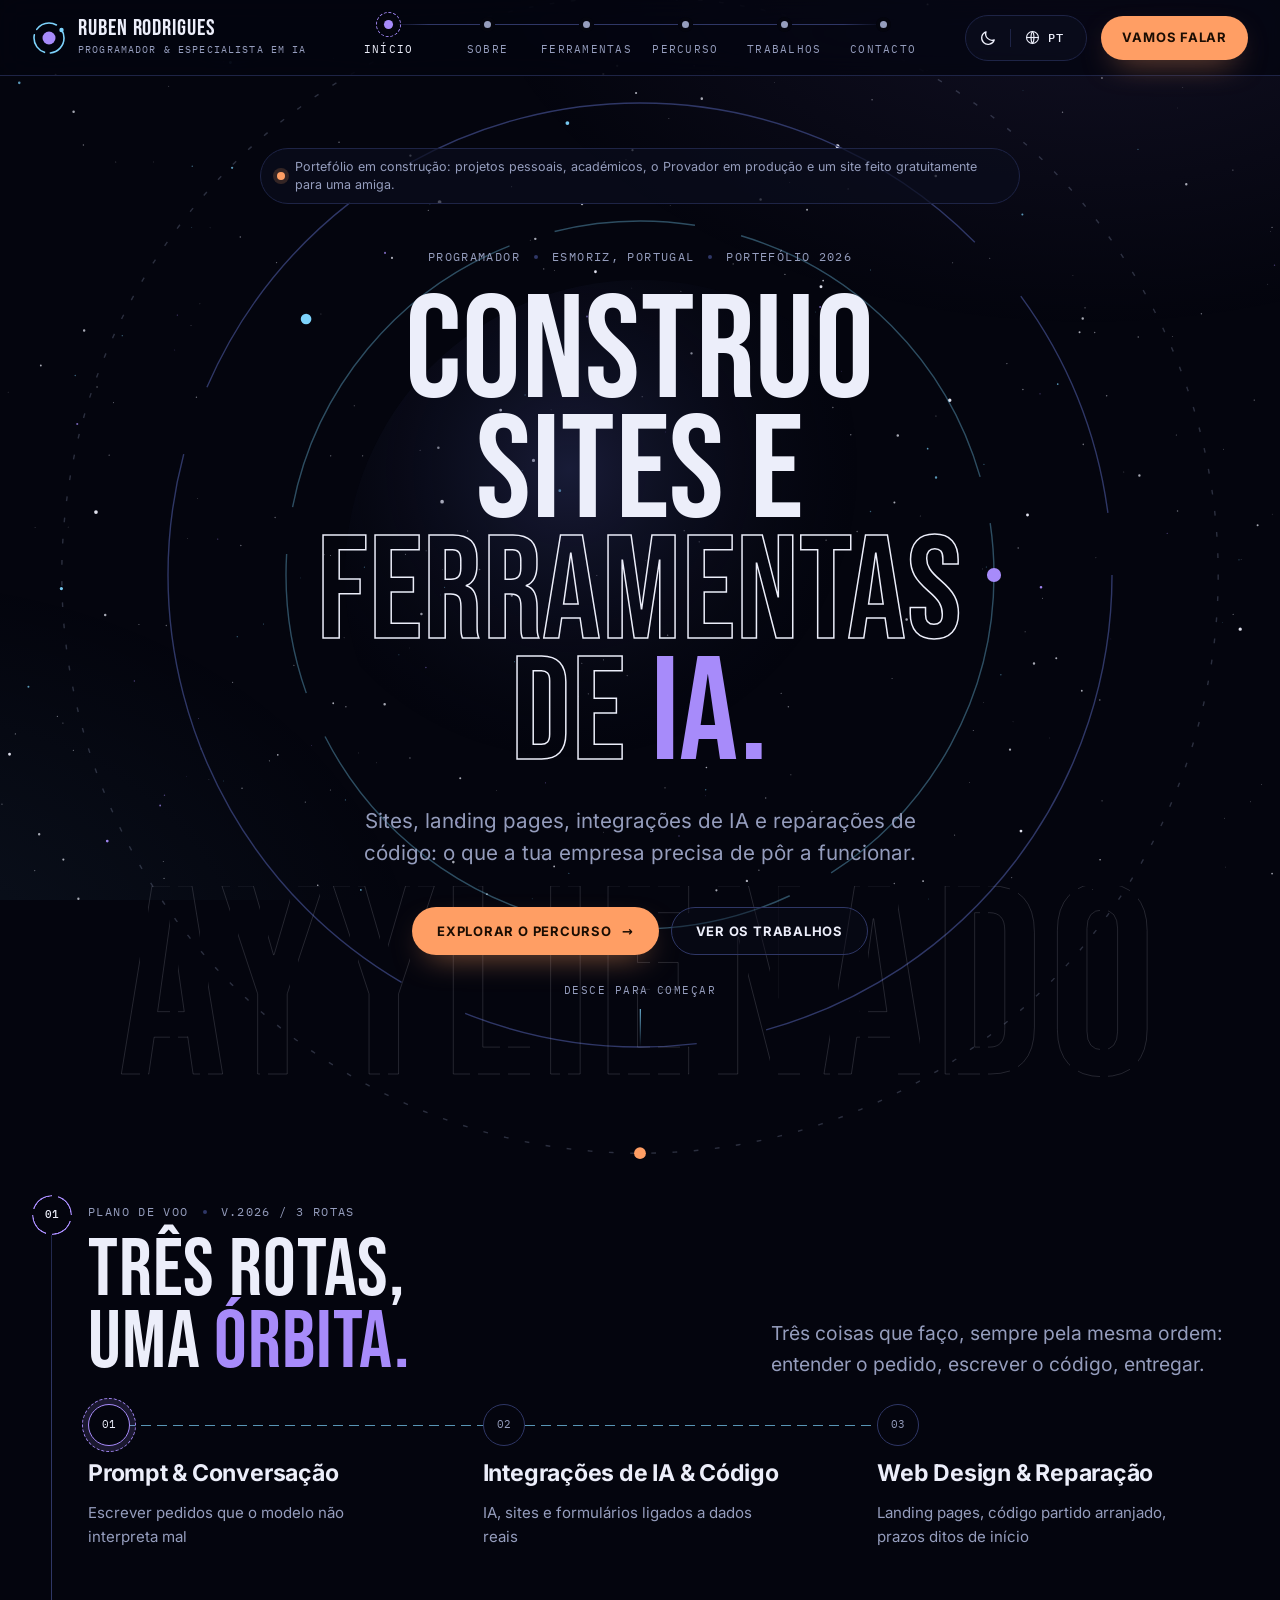
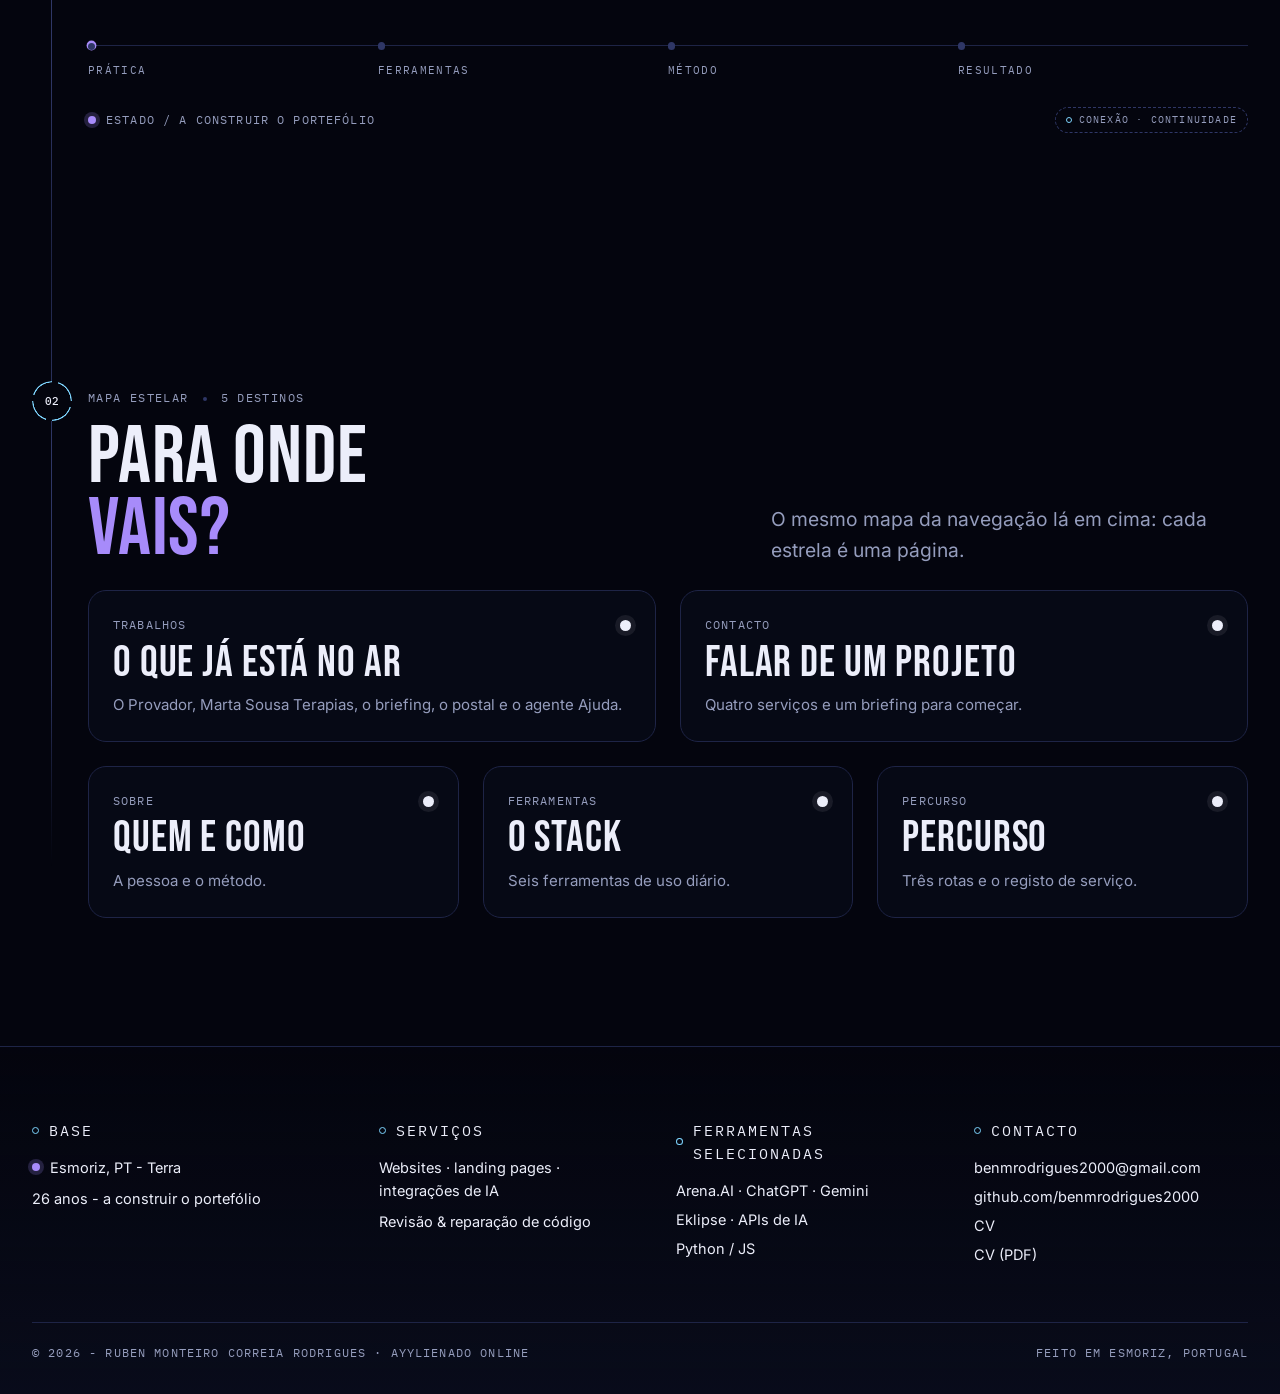
==== commit 5e95c604: "Add Marta Sousa Terapias to portfolio Co-authored-by: arena-agent <297053741+arena-agent@users.norep" ====
--- a/index.html
+++ b/index.html
@@ -2,7 +2,7 @@
 <html lang="pt-PT" data-lang="pt" data-theme="dark">
 <head>
 <meta charset="utf-8">
-<meta name="viewport" content="width=device-width, initial-scale=1, viewport-fit=cover">
+<meta name="viewport" content="width=device-width, initial-scale=1">
 <meta name="color-scheme" content="dark">
 <meta name="theme-color" content="#05060F">
 <script>(function(){try{var q=new URLSearchParams(location.search);var l=q.get("lang"),t=q.get("theme"),L=null,T=null;try{L=localStorage.getItem("rr-lang");T=localStorage.getItem("rr-theme")}catch(e){}l=(l==="en"||l==="pt")?l:((L==="en"||L==="pt")?L:"pt");t=(t==="light"||t==="dark")?t:((T==="light"||T==="dark")?T:"dark");var r=document.documentElement;r.setAttribute("data-lang",l);r.setAttribute("lang",l==="en"?"en":"pt-PT");r.setAttribute("data-theme",t);var cs=document.querySelector('meta[name="color-scheme"]');if(cs)cs.content=t==="light"?"light":"dark";var tc=document.querySelector('meta[name="theme-color"]');if(tc)tc.content=t==="light"?"#F3F5FC":"#05060F";}catch(e){}})();</script>
@@ -33,7 +33,8 @@
 <link rel="preload" href="fonts/bebas-neue-400-latin.woff2" as="font" type="font/woff2" crossorigin>
 <link rel="stylesheet" href="fonts.css"/>
 <link rel="stylesheet" href="css/style.css">
-<link rel="stylesheet" href="css/ajuda.css">
+<link rel="stylesheet" href="css/ajuda.css" media="print" onload="this.media='all'">
+<noscript><link rel="stylesheet" href="css/ajuda.css"></noscript>
 <script type="application/ld+json">{"@context": "https://schema.org", "@type": "Person", "name": "Ruben Monteiro Correia Rodrigues", "alternateName": "AYYLIENADO", "jobTitle": "Programador & Especialista em IA", "email": "mailto:benmrodrigues2000@gmail.com", "url": "https://benmrodrigues2000.github.io/", "sameAs": ["https://github.com/benmrodrigues2000", "https://freedomoutdoor.pt/provador"], "address": {"@type": "PostalAddress", "addressLocality": "Esmoriz", "addressCountry": "PT"}}</script>
 
 
@@ -93,7 +94,7 @@
 </div>
 <div aria-hidden="true" class="hero-word">AYYLIENADO</div>
 <div class="wrap hero-inner">
-<p class="notice"><i aria-hidden="true"></i><span><span class="pt">Portefólio em construção: o que está aqui são projetos pessoais, académicos e um caso real em produção, o Provador.</span><span class="en">Portfolio under construction: what you see here is personal and academic projects, plus one live case, O Provador.</span></span></p>
+<p class="notice"><i aria-hidden="true"></i><span><span class="pt">Portefólio em construção: projetos pessoais, académicos, o Provador em produção e um site feito gratuitamente para uma amiga.</span><span class="en">Portfolio under construction: personal and academic projects, O Provador in production and a website built for a friend for free.</span></span></p>
 <div class="eyebrow">
 <span><span class="pt">Programador</span><span class="en">Developer</span></span><i class="dot" aria-hidden="true"></i>
 <span><span class="pt">Esmoriz, Portugal</span><span class="en">Esmoriz, Portugal</span></span><i class="dot" aria-hidden="true"></i>
@@ -163,7 +164,7 @@
 <p class="lead"><span class="pt">O mesmo mapa da navegação lá em cima: cada estrela é uma página.</span><span class="en">The same map as the navigation up top: each star is a page.</span></p>
 </header>
 <div class="chart rv">
-<a href="trabalhos.html"><span class="c-top"><span class="mono"><span class="pt">Trabalhos</span><span class="en">Work</span></span><i class="c-star"></i></span><span class="c-name"><span class="pt">O que já está no ar</span><span class="en">What's already live</span></span><span class="c-note"><span class="pt">O Provador, o briefing, o postal e o agente Ajuda.</span><span class="en">O Provador, the briefing, the postcard and the Ajuda agent.</span></span></a>
+<a href="trabalhos.html"><span class="c-top"><span class="mono"><span class="pt">Trabalhos</span><span class="en">Work</span></span><i class="c-star"></i></span><span class="c-name"><span class="pt">O que já está no ar</span><span class="en">What's already live</span></span><span class="c-note"><span class="pt">O Provador, Marta Sousa Terapias, o briefing, o postal e o agente Ajuda.</span><span class="en">O Provador, Marta Sousa Terapias, the briefing, the postcard and the Ajuda agent.</span></span></a>
 <a href="contacto.html"><span class="c-top"><span class="mono"><span class="pt">Contacto</span><span class="en">Contact</span></span><i class="c-star"></i></span><span class="c-name"><span class="pt">Falar de um projeto</span><span class="en">Talk about a project</span></span><span class="c-note"><span class="pt">Quatro serviços e um briefing para começar.</span><span class="en">Four services and a briefing to start with.</span></span></a>
 <a href="sobre.html"><span class="c-top"><span class="mono"><span class="pt">Sobre</span><span class="en">About</span></span><i class="c-star"></i></span><span class="c-name"><span class="pt">Quem e como</span><span class="en">Who &amp; how</span></span><span class="c-note"><span class="pt">A pessoa e o método.</span><span class="en">The person and the method.</span></span></a>
 <a href="ferramentas.html"><span class="c-top"><span class="mono"><span class="pt">Ferramentas</span><span class="en">Tools</span></span><i class="c-star"></i></span><span class="c-name"><span class="pt">O stack</span><span class="en">The stack</span></span><span class="c-note"><span class="pt">Seis ferramentas de uso diário.</span><span class="en">Six tools in daily use.</span></span></a>
@@ -212,6 +213,5 @@
 
 <script src="js/controls.js" defer></script>
 <script src="js/main.js" defer></script>
-<script src="js/ajuda.js" defer fetchpriority="low"></script>
 </body>
 </html>
--- a/css/style.css
+++ b/css/style.css
@@ -66,22 +66,11 @@
 }
 
 *,*::before,*::after{box-sizing:border-box}
-html{
-  scroll-behavior:smooth;
-  scroll-padding-top:calc(var(--header-h) + 8px);
-  scrollbar-color:#2B3358 var(--canvas);
-  -webkit-text-size-adjust:100%;
-  text-size-adjust:100%;
-  touch-action:manipulation;
-}
+html{scroll-behavior:smooth;scrollbar-color:#2B3358 var(--canvas)}
 body{
   margin:0;background:var(--canvas);color:var(--ink);
   font-family:var(--font-read);font-size:16px;line-height:1.6;
-  -webkit-font-smoothing:antialiased;
-  /* clip (not hidden) stops sideways scroll from 100vw decorations without
-     turning the body into a scroll container, which breaks sticky headers. */
-  overflow-x:hidden;
-  overflow-x:clip;
+  -webkit-font-smoothing:antialiased;overflow-x:hidden;
 }
 img,svg,canvas{display:block;max-width:100%}
 img{height:auto}
@@ -102,7 +91,7 @@
 .skip:focus{left:12px;top:12px}
 .sr-only{position:absolute;width:1px;height:1px;overflow:hidden;clip:rect(0 0 0 0);white-space:nowrap}
 
-.wrap{width:100%;max-width:var(--maxw);margin:0 auto;padding:0 max(var(--gutter), env(safe-area-inset-right)) 0 max(var(--gutter), env(safe-area-inset-left))}
+.wrap{width:100%;max-width:var(--maxw);margin:0 auto;padding:0 var(--gutter)}
 .mono{
   font-family:var(--font-mono);font-size:11.5px;line-height:1.45;
   letter-spacing:.1em;text-transform:uppercase;color:var(--muted);
@@ -112,7 +101,7 @@
 /* --------------------------------------------------------------------------
    GROUND — fixed starfield behind every page (figure/ground + common fate)
    -------------------------------------------------------------------------- */
-#sky{position:fixed;inset:0;width:100%;height:100%;z-index:-1;pointer-events:none;contain:paint}
+#sky{position:fixed;inset:0;width:100vw;height:100vh;z-index:-1;pointer-events:none}
 .sky-fallback{
   position:fixed;inset:0;z-index:-2;pointer-events:none;
   background:
@@ -326,9 +315,8 @@
 /* Common region: the one enclosure style */
 .region{
   position:relative;border:1px solid var(--rule);border-radius:var(--radius);
-  /* Opaque enough that cards don't need backdrop-filter. A blur on every
-     card recomposites the starfield on each scroll frame. */
-  background:linear-gradient(180deg,rgba(16,21,44,.94),rgba(10,13,29,.97));
+  background:linear-gradient(180deg,rgba(16,21,44,.72),rgba(10,13,29,.72));
+  backdrop-filter:blur(6px);-webkit-backdrop-filter:blur(6px);
 }
 .region-head{
   display:flex;justify-content:space-between;align-items:center;gap:12px;
@@ -358,11 +346,7 @@
    ========================================================================== */
 .hero{
   position:relative;min-height:calc(100vh - var(--header-h));min-height:calc(100svh - var(--header-h));
-  display:grid;place-items:center;padding:72px 0 120px;isolation:isolate;
-  /* `overflow: clip visible` computed the visible axis to auto and made the
-     hero its own scroll container. Clip both axes so orbits can't widen the page. */
-  overflow:hidden;
-  overflow:clip;
+  display:grid;place-items:center;overflow:hidden;overflow:clip visible;padding:72px 0 120px;isolation:isolate;
 }
 #field{position:absolute;inset:0;z-index:-1;pointer-events:none}
 
@@ -440,13 +424,8 @@
 .rail span.is-live::before{background:var(--state);transform:scale(1.4)}
 .status-row{display:flex;justify-content:space-between;gap:16px;flex-wrap:wrap;margin-top:28px}
 .status-row .mono{display:inline-flex;align-items:center;gap:10px}
-.dot-live{position:relative;display:inline-block;width:8px;height:8px;border-radius:50%;background:var(--state)}
-.dot-live::after{
-  content:"";position:absolute;inset:-4px;border-radius:50%;z-index:-1;
-  background:rgba(167,139,250,.22);
-  animation:pulse 2.4s ease-in-out infinite;
-}
-@keyframes pulse{50%{transform:scale(1.7);opacity:.2}}
+.dot-live{display:inline-block;width:8px;height:8px;border-radius:50%;background:var(--state);box-shadow:0 0 0 4px rgba(167,139,250,.2);animation:pulse 2.4s ease-in-out infinite}
+@keyframes pulse{50%{box-shadow:0 0 0 8px rgba(167,139,250,.04)}}
 
 /* Site constellation: five destinations, drawn as a star chart */
 .chart{display:grid;grid-template-columns:repeat(12,1fr);gap:var(--gap-mid);margin-top:var(--gap-mid)}
@@ -645,6 +624,8 @@
 .shot-grid .shot:first-child{grid-row:span 2}
 .shot-grid .shot:first-child img{aspect-ratio:auto;height:100%}
 .shot figcaption{padding:10px 14px;border-top:1px solid var(--rule);font-family:var(--font-mono);font-size:10.5px;letter-spacing:.08em;text-transform:uppercase;color:var(--muted)}
+/* Keep the homepage capture uncropped in the second work entry. */
+.marta-shot img{aspect-ratio:1280/850}
 
 /* Work cards (briefing / postcard / ajuda previews) */
 .duo{display:grid;grid-template-columns:repeat(2,minmax(0,1fr));gap:var(--gap-mid)}
@@ -880,6 +861,7 @@
     position:fixed;left:0;right:0;top:var(--header-h);min-width:0;
     display:grid;grid-auto-flow:row;grid-auto-columns:auto;gap:0;
     padding:18px var(--gutter) 28px;background:rgba(4,5,14,.97);border-bottom:1px solid var(--rule);
+    backdrop-filter:blur(14px);-webkit-backdrop-filter:blur(14px);
     opacity:0;visibility:hidden;transform:translateY(-8px);
     transition:opacity 220ms var(--ease),transform 220ms var(--ease),visibility 0s 220ms;
   }
@@ -946,47 +928,16 @@
   .shot-grid .shot:first-child{grid-row:auto}
   .to-top{right:16px;bottom:16px}
 }
-@media (max-width:860px){
-  .brand-txt .role{display:none}
-}
 @media (max-width:480px){
   :root{--gutter:16px}
   .brand-mark{display:none}
-  .hdr{gap:8px}
-  .hdr-tools{gap:6px}
-  .brand-txt .name{font-size:17px;letter-spacing:.02em}
   .gestalt-grid{grid-template-columns:1fr}
   .ledger{grid-template-columns:1fr}
   .ledger div{border-left:0 !important;border-top:1px solid var(--rule)}
   .ledger div:first-child{border-top:0}
   .agent-msg{max-width:100%}
 }
-@media (max-width:380px){
-  .brand-txt .name{font-size:15px;letter-spacing:0}
-  .lt-globe{display:none}
-  .lang-toggle{padding:0 10px}
-}
-/* Phones and touch: drop the glass blur (it recomposites on every scroll
-   frame) and the infinite paint animations that aren't the focal motion. */
-@media (max-width:760px), (pointer:coarse){
-  html{scroll-behavior:auto}
-  .site-header{
-    backdrop-filter:none;-webkit-backdrop-filter:none;
-    background:rgba(4,5,14,.94);
-  }
-  html[data-theme="light"] .site-header{background:rgba(243,245,252,.96)}
-  .hero-word{display:none}
-  .hero-orbits .sats,
-  .lt-globe,
-  .constellation a[aria-current="page"] .star::after,
-  .route.is-live .r-dot::after,
-  .portrait .ring1{animation:none}
-  .dot-live::after{animation:none;opacity:.75}
-}
-@media (pointer:coarse){
-  .icon-btn,.burger{width:44px;height:44px}
-  .lang-toggle{min-height:44px}
-}
+
 @media (prefers-reduced-motion:reduce){
   html{scroll-behavior:auto}
   *,*::before,*::after{animation-duration:.001ms !important;animation-iteration-count:1 !important;transition-duration:.001ms !important}
